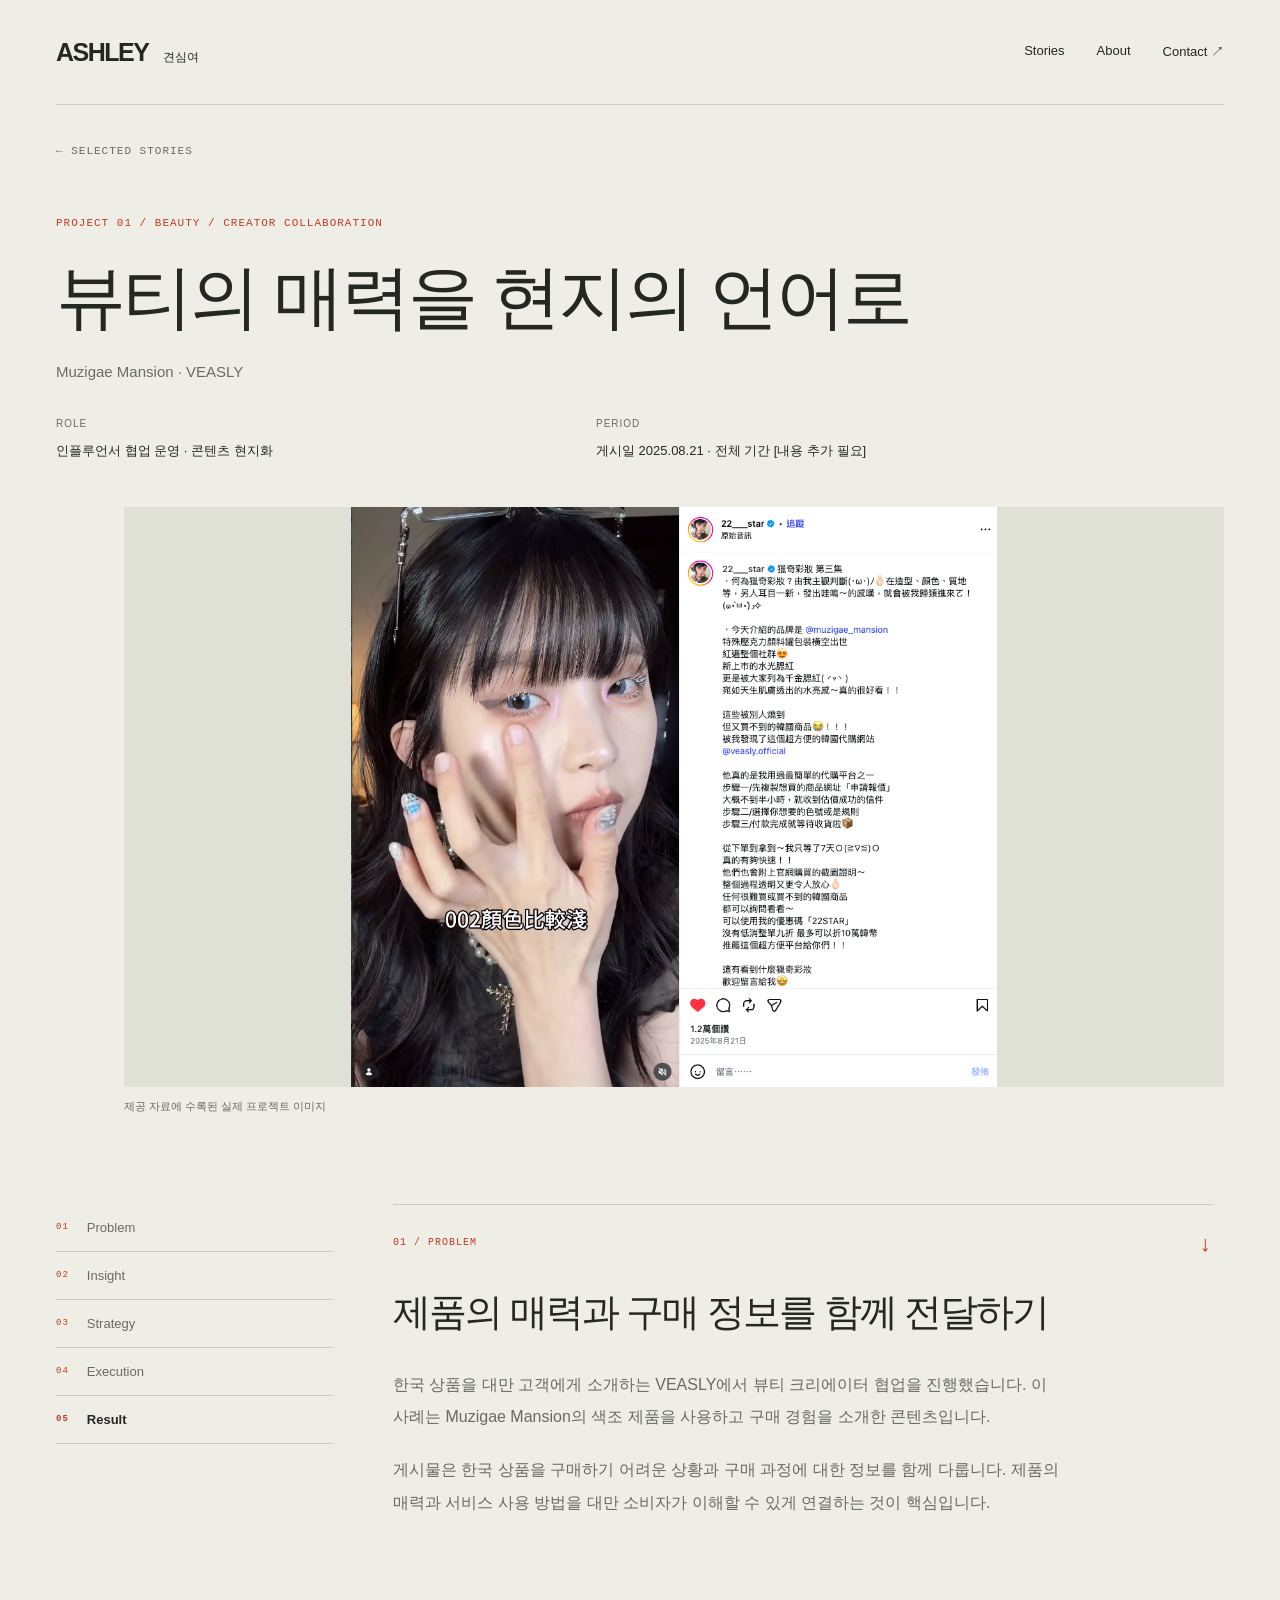
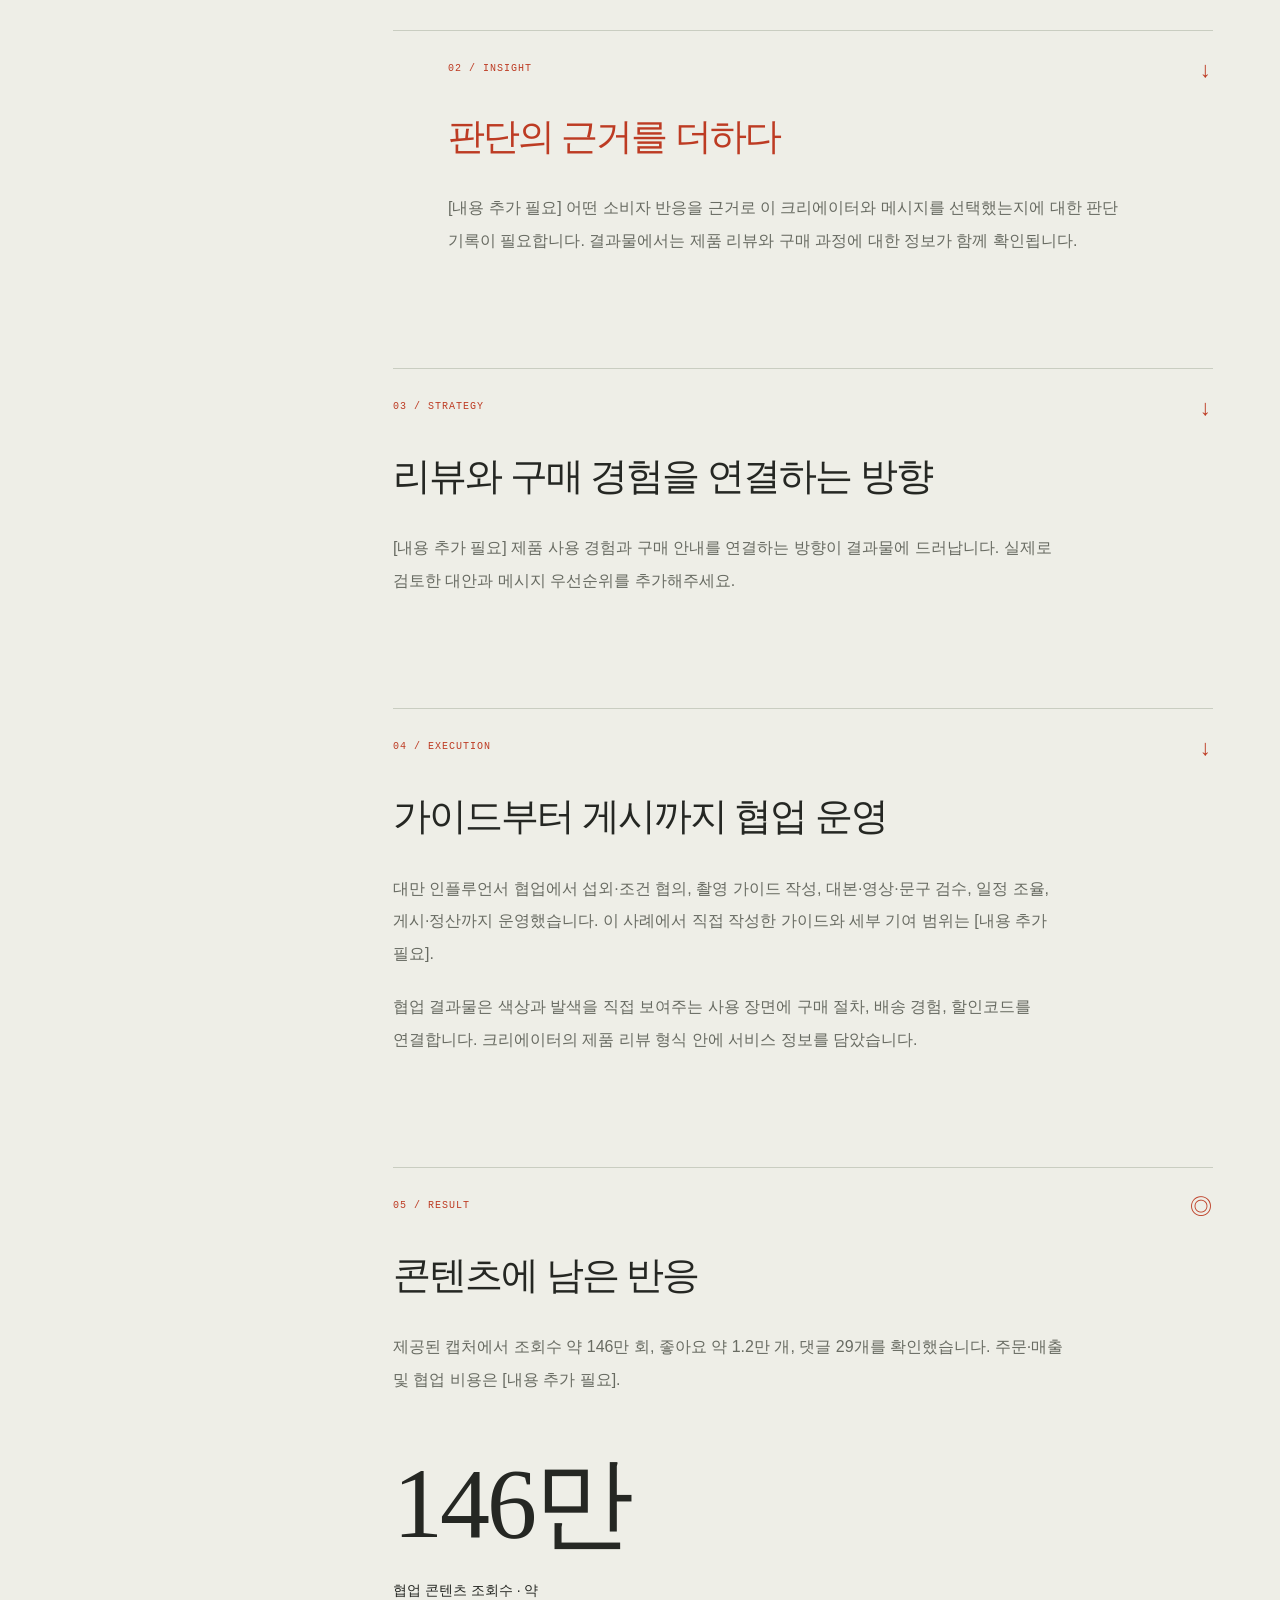
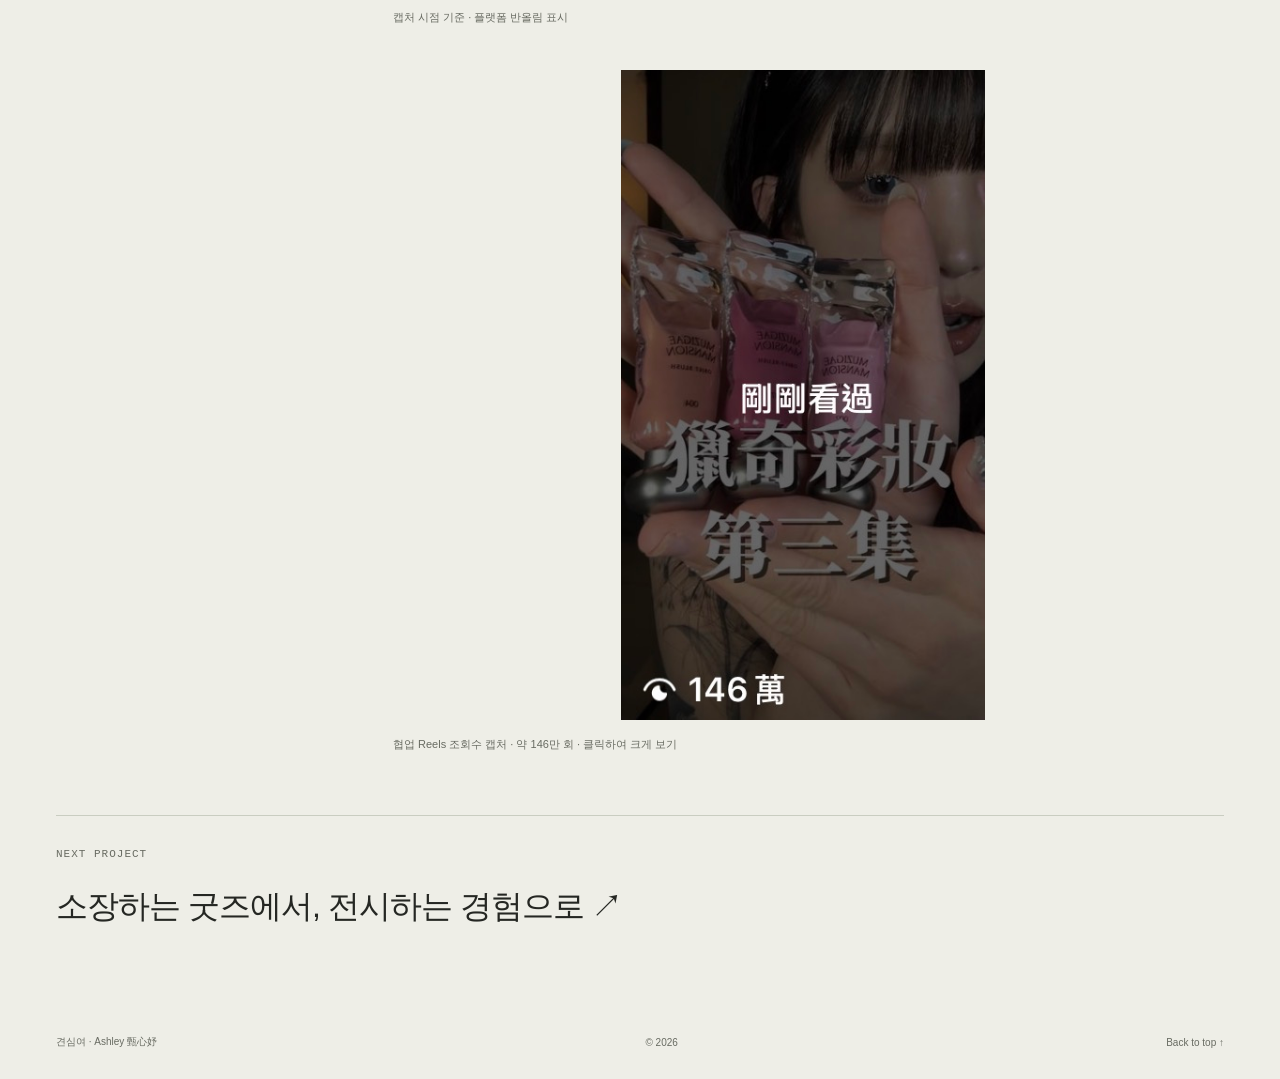
==== portfolio/beauty.html @ 8daf1ca6 "Create editorial layouts and five-stage project narratives" ====
<!doctype html><html lang="ko"><head><meta charset="utf-8"><meta name="viewport" content="width=device-width, initial-scale=1"><meta name="description" content="Muzigae Mansion · VEASLY / 인플루언서 협업 운영 · 콘텐츠 현지화"><meta name="theme-color" content="#eeeee7"><title>뷰티의 매력을 현지의 언어로 — 견심여</title><link rel="icon" href="./assets/favicon.svg" type="image/svg+xml"><link rel="stylesheet" href="./style.css"><script src="./script.js" defer></script></head><body id="top"><a class="skip" href="#main">본문으로 이동</a><header class="header"><a class="wordmark" href="index.html#home" aria-label="견심여 홈">ASHLEY<span>견심여</span></a><nav aria-label="주요 메뉴"><a href="index.html#work">Stories</a><a href="index.html#about">About</a><a href="index.html#contact">Contact <span aria-hidden="true">↗</span></a></nav></header><main id="main" class="case-main wrap narrative-case"><a class="back-link mono" href="index.html#work">← SELECTED STORIES</a><div class="case-title"><p class="mono">PROJECT 01 / BEAUTY / CREATOR COLLABORATION</p><h1>뷰티의 매력을 현지의 언어로</h1><p class="case-brand">Muzigae Mansion · VEASLY</p><dl class="case-meta"><div><dt>ROLE</dt><dd>인플루언서 협업 운영 · 콘텐츠 현지화</dd></div><div><dt>PERIOD</dt><dd>게시일 2025.08.21 · 전체 기간 [내용 추가 필요]</dd></div></dl></div><figure class="case-cover beauty"><img src="./assets/beauty.png" alt="Muzigae Mansion 색조 제품의 사용 장면과 대만 크리에이터 게시물" width="1000" height="1100"><figcaption>제공 자료에 수록된 실제 프로젝트 이미지</figcaption></figure><div class="story-flow"><nav class="story-progress" aria-label="프로젝트 이야기 순서"><a href="#problem" data-stage="problem"><span class="mono">01</span>Problem</a><a href="#insight" data-stage="insight"><span class="mono">02</span>Insight</a><a href="#strategy" data-stage="strategy"><span class="mono">03</span>Strategy</a><a href="#execution" data-stage="execution"><span class="mono">04</span>Execution</a><a href="#result" data-stage="result"><span class="mono">05</span>Result</a></nav><div class="story-chapters"><section class="story-chapter" id="problem"><div class="chapter-label mono"><span>01 / PROBLEM</span><span aria-hidden="true">↓</span></div><h2>제품의 매력과 구매 정보를 함께 전달하기</h2><p>한국 상품을 대만 고객에게 소개하는 VEASLY에서 뷰티 크리에이터 협업을 진행했습니다. 이 사례는 Muzigae Mansion의 색조 제품을 사용하고 구매 경험을 소개한 콘텐츠입니다.</p><p>게시물은 한국 상품을 구매하기 어려운 상황과 구매 과정에 대한 정보를 함께 다룹니다. 제품의 매력과 서비스 사용 방법을 대만 소비자가 이해할 수 있게 연결하는 것이 핵심입니다.</p></section><section class="story-chapter" id="insight"><div class="chapter-label mono"><span>02 / INSIGHT</span><span aria-hidden="true">↓</span></div><h2>판단의 근거를 더하다</h2><p>[내용 추가 필요] 어떤 소비자 반응을 근거로 이 크리에이터와 메시지를 선택했는지에 대한 판단 기록이 필요합니다. 결과물에서는 제품 리뷰와 구매 과정에 대한 정보가 함께 확인됩니다.</p></section><section class="story-chapter" id="strategy"><div class="chapter-label mono"><span>03 / STRATEGY</span><span aria-hidden="true">↓</span></div><h2>리뷰와 구매 경험을 연결하는 방향</h2><p>[내용 추가 필요] 제품 사용 경험과 구매 안내를 연결하는 방향이 결과물에 드러납니다. 실제로 검토한 대안과 메시지 우선순위를 추가해주세요.</p></section><section class="story-chapter" id="execution"><div class="chapter-label mono"><span>04 / EXECUTION</span><span aria-hidden="true">↓</span></div><h2>가이드부터 게시까지 협업 운영</h2><p>대만 인플루언서 협업에서 섭외·조건 협의, 촬영 가이드 작성, 대본·영상·문구 검수, 일정 조율, 게시·정산까지 운영했습니다. 이 사례에서 직접 작성한 가이드와 세부 기여 범위는 [내용 추가 필요].</p><p>협업 결과물은 색상과 발색을 직접 보여주는 사용 장면에 구매 절차, 배송 경험, 할인코드를 연결합니다. 크리에이터의 제품 리뷰 형식 안에 서비스 정보를 담았습니다.</p></section><section class="story-chapter" id="result"><div class="chapter-label mono"><span>05 / RESULT</span><span aria-hidden="true">◎</span></div><h2>콘텐츠에 남은 반응</h2><p>제공된 캡처에서 조회수 약 146만 회, 좋아요 약 1.2만 개, 댓글 29개를 확인했습니다. 주문·매출 및 협업 비용은 [내용 추가 필요].</p><div class="case-metric"><strong>146만</strong><span>협업 콘텐츠 조회수 · 약</span><small>캡처 시점 기준 · 플랫폼 반올림 표시</small></div><figure class="evidence"><a href="./assets/beauty-views.jpg" target="_blank" rel="noopener noreferrer" aria-label="근거 이미지 원본 크게 보기"><img src="./assets/beauty-views.jpg" alt="협업 Reels 조회수 캡처 · 약 146만 회" loading="lazy"></a><figcaption>협업 Reels 조회수 캡처 · 약 146만 회 · 클릭하여 크게 보기</figcaption></figure></section></div></div><div class="next-project"><span class="mono">NEXT PROJECT</span><a href="gd.html">소장하는 굿즈에서, 전시하는 경험으로 ↗</a></div></main><footer class="wrap footer"><span>견심여 · Ashley 甄心妤</span><span>© <span id="year">2026</span></span><a href="#top">Back to top ↑</a></footer></body></html>
---- portfolio/style.css ----
:root{--paper:#eeeee7;--ink:#252723;--muted:#686b62;--line:#c9cdc1;--accent:#bd3b23;--dark:#25342c}*{box-sizing:border-box}html{scroll-behavior:smooth;scroll-padding-top:30px}body{margin:0;background:var(--paper);color:var(--ink);font-family:Arial,'Apple SD Gothic Neo','Malgun Gothic',sans-serif;-webkit-font-smoothing:antialiased}a{color:inherit;text-decoration:none}img{display:block;max-width:100%;height:auto}p,dd{word-break:keep-all;overflow-wrap:anywhere}button,a{-webkit-tap-highlight-color:transparent}a:focus-visible{outline:2px solid var(--accent);outline-offset:6px}a:hover{color:var(--accent)}.wrap{max-width:1340px;width:calc(100% - 112px);margin:auto}.mono{font-family:'Courier New',monospace;font-size:11px;line-height:1.5;letter-spacing:1px}.header{width:calc(100% - 112px);max-width:1340px;margin:auto;height:105px;display:flex;justify-content:space-between;align-items:center;border-bottom:1px solid var(--line)}.wordmark{font-size:25px;font-weight:800;letter-spacing:-1.5px;display:flex;align-items:baseline;gap:15px}.wordmark span{font-size:12px;font-weight:500;letter-spacing:0}nav{display:flex;gap:32px;font-size:13px}.skip{position:absolute;top:-100px;left:10px;padding:15px;background:var(--ink);color:white;z-index:20}.skip:focus{top:10px}.hero{padding-top:32px}.hero-top{display:flex;justify-content:space-between}.hero h1{font-size:clamp(54px,7.2vw,108px);font-weight:600;line-height:1.13;letter-spacing:-6px;margin:57px 0 38px;word-break:keep-all}.hero em{font-style:normal;color:var(--accent)}.hero-end{display:flex;justify-content:space-between;align-items:end;margin-bottom:40px}.hero-end p{font-size:15px;line-height:1.85;margin:0;color:var(--muted)}.hero-end p span{font-size:11px;letter-spacing:1.5px;margin-left:12px;color:var(--accent)}.circle-link{width:64px;height:64px;border:1px solid var(--ink);border-radius:50%;display:grid;place-items:center;font-size:26px;transition:background .2s}.circle-link:hover{background:var(--ink);color:var(--paper)}figure{margin:0}.hero-feature{position:relative;background:#151715;height:530px;overflow:hidden}.hero-feature>a{display:block;height:100%}.hero-feature img{width:100%;height:100%;object-fit:contain;object-position:65% 45%}.hero-feature figcaption{position:absolute;left:36px;bottom:34px;display:flex;flex-direction:column;gap:13px;color:var(--paper);pointer-events:none}.hero-feature figcaption>span{font-family:'Courier New',monospace;font-size:10px;letter-spacing:2px}.hero-feature figcaption>a{font-size:23px;letter-spacing:-.5px;pointer-events:auto}.hero-feature figcaption>a:hover{color:#eaa990}.hero-caption{display:flex;justify-content:space-between;padding-top:15px;font-size:9px;color:var(--muted)}.about{margin-top:125px;padding-top:26px;border-top:1px solid var(--line);display:grid;grid-template-columns:1fr 3fr;gap:30px}.section-label{color:var(--muted)}h2{font-size:clamp(30px,3.2vw,46px);line-height:1.4;font-weight:500;letter-spacing:-2px;margin:0;word-break:keep-all}.about-copy{display:grid;grid-template-columns:1fr 1fr;gap:38px;margin:35px 0 55px}.about-copy p,.skills p{font-size:15px;line-height:1.9;color:var(--muted);margin:0}.skills{display:grid;grid-template-columns:repeat(3,1fr);gap:26px}.skills>div{border-top:1px solid var(--line);padding-top:20px}.skills .mono{font-size:9px;color:var(--accent)}.skills h3{font-size:18px;font-weight:500;letter-spacing:-.5px;margin:15px 0}.skills p{font-size:13px}.career{margin-top:65px}.career-head{display:flex;justify-content:space-between;align-items:center;margin-bottom:22px}.career-head h3{font-size:21px;font-weight:500;margin:0}.career-head>span{font-size:13px;color:var(--muted)}.career-row{display:grid;grid-template-columns:1fr 2fr;gap:25px;border-top:1px solid var(--line);padding:24px 0}.career-row .mono{color:var(--muted)}h4{font-size:16px;font-weight:500;margin:0}.career-row p{font-size:13px;color:var(--muted);line-height:1.7;margin:7px 0 0}.career-row .small{font-size:11px}.language{border-top:1px solid var(--line);display:flex;gap:25px;padding-top:20px;font-size:11px;color:var(--muted)}.work{margin-top:125px;padding-top:25px;border-top:1px solid var(--line)}.section-heading{display:flex;justify-content:space-between;align-items:end;margin:28px 0 50px}.section-heading p{font-size:13px;line-height:1.8;color:var(--muted);margin:0}.work-grid{display:grid;grid-template-columns:1fr 1fr;column-gap:40px;row-gap:70px}.work-image{height:440px;display:block;position:relative;overflow:hidden;background:#dfe1d7}.work-image img{height:100%;width:100%;object-fit:cover;transition:transform .5s}.work-image:hover img{transform:scale(1.025)}.beauty .work-image img{object-position:left;object-fit:cover;width:200%;max-width:none}.gd .work-image img{object-fit:contain;background:#171916}.camera .work-image img{object-position:50% 48%}.lifestyle .work-image img{object-position:left;width:200%;max-width:none}.social .work-image img{object-fit:contain;background:#dddcd4}.image-index{position:absolute;top:17px;left:17px;font-size:9px;letter-spacing:1px;background:var(--paper);color:var(--ink);padding:7px 10px}.image-arrow{position:absolute;right:17px;bottom:17px;font-size:24px;background:var(--paper);width:42px;height:42px;display:grid;place-items:center;color:var(--ink)}.work-heading{margin:23px 0 8px}.work-heading .mono{color:var(--accent);font-size:9px}.work-heading h3{font-size:25px;line-height:1.45;font-weight:500;letter-spacing:-1px;margin:10px 0}.brand{color:var(--muted);font-size:12px;margin:0 0 22px}.work-meta{margin:0;font-size:12px;line-height:1.7}.work-meta>div{display:grid;grid-template-columns:42px 1fr;margin:8px 0}.work-meta dt{color:var(--muted)}dd{margin:0}.work-result{margin-top:25px;border-top:1px solid var(--line);padding-top:20px;display:flex;align-items:center;gap:20px}.work-result strong{font-size:34px;font-weight:500;letter-spacing:-1.5px;white-space:nowrap}.work-result>span{font-size:12px;line-height:1.7}.work-result small{display:block;font-size:10px;color:var(--muted);line-height:1.6;margin-top:4px}.text-link{margin-top:22px;display:inline-flex;gap:45px;font-size:12px;border-bottom:1px solid var(--ink);padding-bottom:7px}.contact{margin-top:130px;background:var(--dark);color:var(--paper);padding:65px 0 45px}.contact .section-label{color:#bbc8b9}.contact h2{font-size:clamp(32px,4.5vw,64px);margin:35px 0}.email{display:flex;justify-content:space-between;align-items:center;font-size:clamp(22px,3.1vw,45px);letter-spacing:-1px;border-bottom:1px solid #637565;padding:0 0 30px}.email:hover{color:#c4d3a6}.contact-links{display:flex;justify-content:space-between;gap:30px;margin-top:26px;color:#c1cbbb;font-size:11px;line-height:1.8}.contact-links>div{display:flex;gap:25px}.footer{display:flex;justify-content:space-between;align-items:center;padding:30px 0;font-size:10px;color:var(--muted)}.case-main{padding-top:35px}.back-link{color:var(--muted)}.case-title{margin:55px 0 45px;max-width:1050px}.case-title>.mono{color:var(--accent)}.case-title h1{font-size:clamp(38px,5.5vw,74px);font-weight:500;line-height:1.3;letter-spacing:-3px;word-break:keep-all;margin:20px 0}.case-brand{color:var(--muted);font-size:15px}.case-meta{display:grid;grid-template-columns:1fr 1fr;gap:30px;margin-top:35px;font-size:13px;line-height:1.8}.case-meta dt{font-size:10px;color:var(--muted);letter-spacing:1px;margin-bottom:6px}.case-cover{background:#dfe1d7}.case-cover img{height:580px;width:100%;object-fit:contain}.case-cover.gd{background:#171916}.case-cover figcaption{background:var(--paper);padding-top:12px;font-size:11px;color:var(--muted)}.case-layout{display:grid;grid-template-columns:1fr 3fr;gap:55px;margin-top:85px}.case-nav{align-self:start;position:sticky;top:30px;display:flex;flex-direction:column;gap:18px;font-size:12px;color:var(--muted)}.case-copy{max-width:790px}.case-section{padding-top:23px;border-top:1px solid var(--line);margin-bottom:65px;scroll-margin-top:30px}.case-section>.mono{font-size:10px;color:var(--accent)}.case-section h2{font-size:29px;letter-spacing:-1px;margin:14px 0 18px}.case-section p{font-size:16px;line-height:2;color:var(--muted);margin:0}.case-metric{display:grid;grid-template-columns:1fr;gap:10px;margin:30px 0}.case-metric strong{font-size:65px;letter-spacing:-3px;font-weight:500}.case-metric span{font-size:14px}.case-metric small{font-size:11px;color:var(--muted)}.evidence{background:#e4e5dd;padding:20px}.evidence img{max-height:560px;object-fit:contain;width:100%}.evidence figcaption{font-size:11px;line-height:1.8;color:var(--muted);margin-top:15px}.next-project{border-top:1px solid var(--line);padding:30px 0 75px;display:flex;flex-direction:column;gap:20px}.next-project .mono{color:var(--muted)}.next-project a{font-size:32px;line-height:1.5;letter-spacing:-1px;word-break:keep-all}@media(min-width:1500px){.hero h1{font-size:108px}}@media(max-width:1000px){.wrap,.header{width:calc(100% - 64px)}.hero h1{letter-spacing:-4px}.hero-feature{height:450px}.hero-feature figcaption>a{font-size:18px}.about{grid-template-columns:1fr;gap:30px}.work-image{height:370px}.work-heading h3{font-size:22px}.case-layout{grid-template-columns:1fr 3fr;gap:30px}.case-cover img{height:500px}}@media(max-width:640px){.wrap,.header{width:calc(100% - 40px)}.header{height:80px}.wordmark{font-size:21px;gap:8px}.wordmark span{font-size:10px}nav{gap:17px;font-size:11px}.hero{padding-top:23px}.hero-top{font-size:9px;letter-spacing:.6px}.hero h1{font-size:clamp(38px,9vw,58px);letter-spacing:-2.8px;line-height:1.25;margin:40px 0 30px}.hero-end p{font-size:12px;line-height:1.9;max-width:260px}.circle-link{width:42px;height:42px;flex-shrink:0;font-size:20px}.hero-feature{height:370px}.hero-feature img{object-position:center;height:300px}.hero-feature figcaption{left:20px;right:15px;bottom:20px;gap:8px}.hero-feature figcaption>a{font-size:15px;line-height:1.6}.hero-caption{font-size:8px;letter-spacing:0;gap:20px;line-height:1.6}.hero-caption>span:last-child{text-align:right}.about,.work{margin-top:75px}.about-copy{grid-template-columns:1fr;gap:18px;margin:26px 0 35px}.about-copy p{font-size:14px}.skills{grid-template-columns:1fr;gap:25px}.skills h3{font-size:19px;margin:12px 0}.skills p{font-size:14px}.career{margin-top:40px}.career-row{grid-template-columns:1fr;gap:12px;padding:22px 0}.language{gap:14px;font-size:10px}.section-heading{align-items:start;flex-direction:column;gap:20px;margin-bottom:35px}.section-heading h2{font-size:30px}.work-grid{grid-template-columns:1fr;gap:48px}.work-image{height:380px}.work-heading h3{font-size:24px}.work-result{gap:18px}.contact{margin-top:75px;padding:45px 0 30px}.contact h2{font-size:30px;letter-spacing:-1.5px;margin:28px 0}.email{font-size:clamp(17px,5vw,25px);letter-spacing:-.5px;padding-bottom:25px}.contact-links{flex-direction:column;gap:15px}.contact-links>div{flex-direction:column;gap:5px}.footer{font-size:9px;gap:10px;line-height:1.5}.case-main{padding-top:25px}.case-title{margin:35px 0}.case-title h1{font-size:38px;letter-spacing:-2px}.case-meta{grid-template-columns:1fr;gap:18px}.case-cover img{height:390px}.case-layout{grid-template-columns:1fr;gap:35px;margin-top:45px}.case-nav{position:static;flex-direction:row;flex-wrap:wrap;gap:15px;padding-bottom:20px;border-bottom:1px solid var(--line);font-size:11px}.case-section{margin-bottom:45px}.case-section p{font-size:15px;line-height:1.95}.evidence{padding:12px}.next-project a{font-size:25px}}@media(prefers-reduced-motion:reduce){html{scroll-behavior:auto}*{transition:none!important}}
.hero-feature figcaption{background:#151715;padding:12px 16px;left:20px;bottom:20px;max-width:calc(100% - 40px)}
/* Project Archive */
.archive-intro{padding-top:30px;padding-bottom:55px}.archive-intro-body{display:flex;justify-content:space-between;align-items:flex-end;gap:40px;margin-top:42px}.archive-intro h1{font-size:clamp(40px,5.4vw,78px);letter-spacing:-4px;font-weight:500;line-height:1.2;margin:0;word-break:keep-all}.archive-intro em{font-style:normal;color:var(--accent)}.archive-intro-body>p{font-size:13px;line-height:1.9;color:var(--muted);margin:0 0 4px}.archive{border-top:1px solid var(--line);padding-top:23px}.archive-heading{display:flex;justify-content:space-between;align-items:center;margin-bottom:30px;gap:20px}.archive-heading h2{font-size:24px;letter-spacing:-.7px}.archive-count{font-size:12px;vertical-align:top;display:inline-block;margin:4px 0 0 10px;letter-spacing:0;color:var(--accent)}.archive-heading>.mono{color:var(--muted);font-size:10px}.archive-grid{display:grid;grid-template-columns:repeat(2,minmax(0,1fr));gap:48px 24px}.archive-link{display:block;color:var(--ink)}.archive-visual{position:relative;height:clamp(380px,44vw,620px);overflow:hidden;background:#dedfd6}.archive-visual img{width:100%;height:100%;object-fit:cover;transition:transform .65s cubic-bezier(.2,.7,.3,1)}.beauty .archive-visual img,.lifestyle .archive-visual img{width:200%;max-width:none;object-position:left}.gd .archive-visual{background:#171916}.gd .archive-visual img{object-fit:contain}.camera .archive-visual img{object-position:center}.social .archive-visual{background:#dadbd3}.social .archive-visual img{object-fit:contain}.archive-number{position:absolute;top:20px;left:20px;padding:7px 9px;background:var(--paper);font-size:10px;color:var(--ink)}.archive-open{position:absolute;right:20px;top:18px;background:var(--paper);color:var(--ink);height:35px;width:35px;display:grid;place-items:center;font-size:23px;transition:transform .3s}.archive-meta{padding-top:17px}.archive-title{display:flex;justify-content:space-between;align-items:baseline;gap:18px}.archive-title h3{font-size:21px;font-weight:500;letter-spacing:-.7px;line-height:1.5;margin:0;word-break:keep-all}.archive-year{font-family:'Courier New',monospace;font-size:11px;color:var(--muted);flex-shrink:0}.archive-meta>p{font-size:12px;color:var(--muted);margin:6px 0 0;line-height:1.7}.archive-reveal{position:absolute;bottom:0;left:0;right:0;background:var(--dark);color:var(--paper);padding:26px 28px;opacity:0;visibility:hidden;transform:translateY(12px);transition:opacity .25s,transform .25s}.archive-reveal p{font-size:14px;line-height:1.8;margin:0 0 16px;max-width:440px}.archive-reveal strong{display:block;font-size:22px;font-weight:500;letter-spacing:-.5px}.archive-reveal small{display:block;font-size:10px;color:#bdc9b9;line-height:1.7;margin-top:5px}.archive-reveal>.mono{display:block;font-size:9px;letter-spacing:1px;margin-top:22px}.archive-link:focus .archive-reveal{opacity:1;visibility:visible;transform:none}.archive-link:focus .archive-open{transform:rotate(45deg)}.archive-link:focus-visible{outline-offset:7px}.archive-item:last-child{grid-column:1 / -1;max-width:none}.archive-item:last-child .archive-visual{height:480px}.archive-item:last-child .archive-visual img{object-position:center}.archive-item:last-child .archive-reveal{width:50%;right:auto}.archive+.about{margin-top:110px}@media(hover:hover) and (pointer:fine){.archive-link:hover .archive-reveal{opacity:1;visibility:visible;transform:none}.archive-link:hover .archive-visual img{transform:scale(1.025)}.archive-link:hover .archive-open{transform:rotate(45deg)}}@media(max-width:1000px){.archive-intro-body{gap:30px}.archive-intro h1{font-size:55px;letter-spacing:-3px}.archive-intro-body>p{max-width:240px;font-size:12px}.archive-title{align-items:start;flex-direction:column;gap:5px}.archive-reveal{padding:22px}.archive-grid{gap:35px 20px}}@media(max-width:640px){.archive-intro{padding-top:22px;padding-bottom:35px}.archive-intro-body{margin-top:30px;flex-direction:column;align-items:start;gap:20px}.archive-intro h1{font-size:clamp(36px,9vw,55px);letter-spacing:-2px}.archive-intro-body>p{max-width:none;font-size:12px}.archive-heading{margin-bottom:22px;align-items:baseline}.archive-heading h2{font-size:21px}.archive-heading>.mono{font-size:8px;letter-spacing:0;max-width:90px;text-align:right}.archive-grid{grid-template-columns:1fr;gap:32px}.archive-visual{height:440px}.archive-title{flex-direction:row;align-items:baseline;gap:14px}.archive-title h3{font-size:19px}.archive-year{font-size:9px}.archive-meta>p{font-size:11px}.archive-item:last-child{grid-column:auto}.archive-item:last-child .archive-visual{height:440px}.archive-item:last-child .archive-reveal{width:auto;right:0}.archive+.about{margin-top:75px}}@media(max-width:640px),(hover:none),(pointer:coarse){.archive-reveal{position:static;opacity:1;visibility:visible;transform:none;padding:16px 18px;background:#e2e4da;color:var(--ink)}.archive-visual{height:auto!important}.archive-visual img{height:430px}.archive-reveal p{font-size:12px;margin-bottom:10px}.archive-reveal strong{font-size:18px}.archive-reveal small{color:var(--muted)}.archive-reveal>.mono{margin-top:12px}.archive-item:last-child .archive-reveal{width:auto}.archive-item:last-child .archive-visual img{height:430px}}@media(prefers-reduced-motion:reduce){.archive-reveal,.archive-visual img,.archive-open{transition:none}}
/* Editorial edition: typographic cover, varying article spreads. */
.editorial-intro{padding:28px 0 58px}.issue-line{display:flex;justify-content:space-between;gap:20px;border-bottom:1px solid var(--ink);padding-bottom:15px;font-size:10px}.editorial-intro h1{font-family:Georgia,'Times New Roman',serif;font-size:clamp(70px,9.5vw,144px);font-weight:400;line-height:.96;letter-spacing:-6px;margin:55px 0 42px}.editorial-intro h1 em{font-weight:400;color:var(--accent)}.editors-note{display:grid;grid-template-columns:1fr 3fr auto;gap:30px;align-items:start}.editors-note>span{color:var(--muted);font-size:9px;padding-top:5px}.editors-note p{font-size:15px;line-height:1.9;margin:0;color:var(--muted)}.editors-note>a{padding-top:5px;font-size:10px}.contents-line{border-top:1px solid var(--ink);padding:20px 0;display:flex;justify-content:space-between;align-items:center}.contents-line h2{font-family:Georgia,serif;font-size:28px;font-weight:400;letter-spacing:-.5px}.contents-line .mono{font-size:9px;color:var(--muted)}.editorial-story{display:grid;grid-template-columns:1fr 1fr;gap:65px;align-items:center;padding:55px 0 100px;border-bottom:1px solid var(--line)}.story-copy{max-width:490px}.story-kicker{font-size:9px;display:flex;justify-content:space-between;color:var(--accent);gap:20px}.story-copy h3{font-size:clamp(32px,3.5vw,53px);line-height:1.4;letter-spacing:-2px;font-weight:500;margin:24px 0}.story-description{font-size:15px;line-height:1.95;color:var(--muted);margin:0 0 28px}.story-role{font-size:11px;line-height:1.9;color:var(--muted);border-top:1px solid var(--line);padding-top:17px;margin-bottom:27px}.story-read{display:flex;justify-content:space-between;border-bottom:1px solid var(--ink);padding-bottom:10px;font-size:12px;max-width:225px}.story-read span{font-size:20px}.story-figure>a{display:block;overflow:hidden;background:#e0e1d8}.story-figure img{height:580px;width:100%;object-fit:cover;transition:transform .6s}.story-figure a:hover img{transform:scale(1.02)}.story-figure figcaption{display:flex;justify-content:space-between;gap:20px;font-size:10px;line-height:1.8;color:var(--muted);padding-top:13px}.story-figure figcaption .mono{font-size:9px;white-space:nowrap}.story-beauty{grid-template-columns:1.2fr 1fr}.story-beauty .story-figure{grid-column:1;grid-row:1}.story-beauty .story-copy{grid-column:2;grid-row:1;padding-left:20px}.story-beauty img,.story-lifestyle img{width:200%;max-width:none;object-position:left}.story-gd{display:flex;flex-direction:column;gap:35px;padding-top:90px}.story-gd .story-figure{width:100%;order:-1}.story-gd .story-figure>a{background:#171916}.story-gd img{height:660px;object-fit:contain}.story-gd .story-copy{max-width:none;width:100%;display:grid;grid-template-columns:1.5fr 1fr;gap:0 80px}.story-gd .story-kicker{grid-column:1/-1}.story-gd h3{grid-column:1;grid-row:2/5;font-size:clamp(36px,4.3vw,64px);margin-bottom:0}.story-gd .story-description{margin-top:30px}.story-gd .story-role{margin-bottom:15px}.story-camera{grid-template-columns:1fr 1.35fr;padding-top:105px;gap:100px}.story-camera img{height:680px}.story-lifestyle{grid-template-columns:1fr 1fr;padding:110px 0;gap:120px}.story-lifestyle .story-figure{order:-1;max-width:400px;width:100%;margin:0 auto}.story-lifestyle img{height:480px}.story-lifestyle h3{font-size:40px}.story-social{grid-template-columns:1.5fr 1fr;padding:90px 0;gap:110px}.story-social .story-copy{max-width:650px}.story-social h3{font-size:60px}.story-social .story-figure{max-width:310px;justify-self:end}.story-social img{height:470px;object-fit:contain}.editorial-work+.about{margin-top:110px}.story-flow{display:grid;grid-template-columns:1fr 3fr;gap:60px;margin-top:90px}.story-progress{display:flex;flex-direction:column;gap:0;position:sticky;top:35px;align-self:start}.story-progress a{display:flex;gap:18px;align-items:center;font-size:13px;padding:16px 0;border-bottom:1px solid var(--line);color:var(--muted)}.story-progress .mono{color:var(--accent);font-size:9px}.story-progress a[aria-current="step"]{color:var(--ink);font-weight:700}.story-chapters{max-width:820px}.story-chapter{padding:30px 0 90px;border-top:1px solid var(--line);scroll-margin-top:35px}.chapter-label{display:flex;justify-content:space-between;font-size:10px;color:var(--accent)}.chapter-label>span:last-child{font-size:22px;line-height:1}.story-chapter h2{font-size:clamp(30px,3vw,42px);line-height:1.5;margin:26px 0 28px;max-width:720px}.story-chapter>p{font-size:16px;line-height:2.05;color:var(--muted);max-width:680px;margin:0 0 20px}.story-chapter:nth-child(2){padding-left:55px}.story-chapter:nth-child(2) h2{font-size:37px;color:var(--accent)}.chapter-image{margin-top:40px;background:#171916}.chapter-image img{width:100%;height:520px;object-fit:contain}.chapter-image figcaption{font-size:11px;color:var(--muted);padding-top:14px;background:var(--paper);line-height:1.8}.narrative-case .case-title h1{max-width:1000px}.narrative-case .case-cover{max-width:1100px;margin-left:auto}.story-chapter .case-metric{margin:40px 0}.story-chapter .case-metric strong{font-family:Georgia,serif;font-size:100px}.story-chapter .evidence{background:none;padding:0;margin-top:45px}.story-chapter .evidence img{max-height:650px}.story-chapter:last-child{padding-bottom:60px}@media(max-width:1000px){.editorial-intro h1{font-size:95px;letter-spacing:-4px}.editorial-story{gap:40px}.story-camera,.story-lifestyle,.story-social{gap:55px}.story-figure img{height:470px}.story-gd img{height:570px}.story-gd .story-copy{gap:0 35px}.story-camera img{height:540px}.story-social h3{font-size:44px}.story-flow{gap:35px;grid-template-columns:1fr 3fr}.story-chapter:nth-child(2){padding-left:25px}}@media(max-width:640px){.editorial-intro{padding:20px 0 35px}.issue-line{font-size:8px;letter-spacing:0}.issue-line>span:last-child{max-width:140px;text-align:right}.editorial-intro h1{font-size:clamp(49px,11.8vw,76px);letter-spacing:-2px;line-height:1.03;margin:36px 0 30px}.editors-note{grid-template-columns:1fr;gap:12px}.editors-note p{font-size:12px;line-height:1.9}.editors-note>a{justify-self:end}.contents-line h2{font-size:23px}.contents-line .mono{font-size:8px;letter-spacing:0;max-width:105px;text-align:right}.editorial-story{display:flex;flex-direction:column;align-items:stretch;gap:28px;padding:25px 0 55px}.story-copy{max-width:none}.story-beauty .story-copy{padding:0}.story-figure{order:-1!important}.story-copy h3,.story-lifestyle h3,.story-social h3{font-size:32px;letter-spacing:-1.5px;margin:18px 0}.story-description{font-size:14px;line-height:1.9;margin-bottom:22px}.story-figure img{height:440px}.story-gd{padding-top:55px}.story-gd img{height:420px}.story-gd .story-copy{display:block}.story-gd h3{font-size:34px}.story-gd .story-description{margin-top:20px}.story-camera{padding-top:55px}.story-camera img{height:470px}.story-lifestyle{padding:55px 0;gap:28px}.story-lifestyle .story-figure{max-width:270px;align-self:flex-start;margin:0}.story-lifestyle img{height:350px}.story-social{padding:55px 0;gap:28px}.story-social .story-figure{max-width:250px;align-self:flex-end}.story-social img{height:380px}.editorial-work+.about{margin-top:65px}.story-flow{display:block;margin-top:40px}.story-progress{position:static;flex-direction:row;flex-wrap:wrap;gap:12px;margin-bottom:35px}.story-progress a{font-size:10px;padding:8px 0;gap:7px}.story-chapter{padding:25px 0 50px}.story-chapter h2,.story-chapter:nth-child(2) h2{font-size:29px;line-height:1.5;letter-spacing:-1px;margin:20px 0}.story-chapter:nth-child(2){padding-left:0}.story-chapter>p{font-size:15px;line-height:1.95}.chapter-image img{height:370px}.story-chapter .case-metric strong{font-size:76px}.narrative-case .case-cover img{height:390px}}@media(prefers-reduced-motion:reduce){.story-figure img{transition:none}}
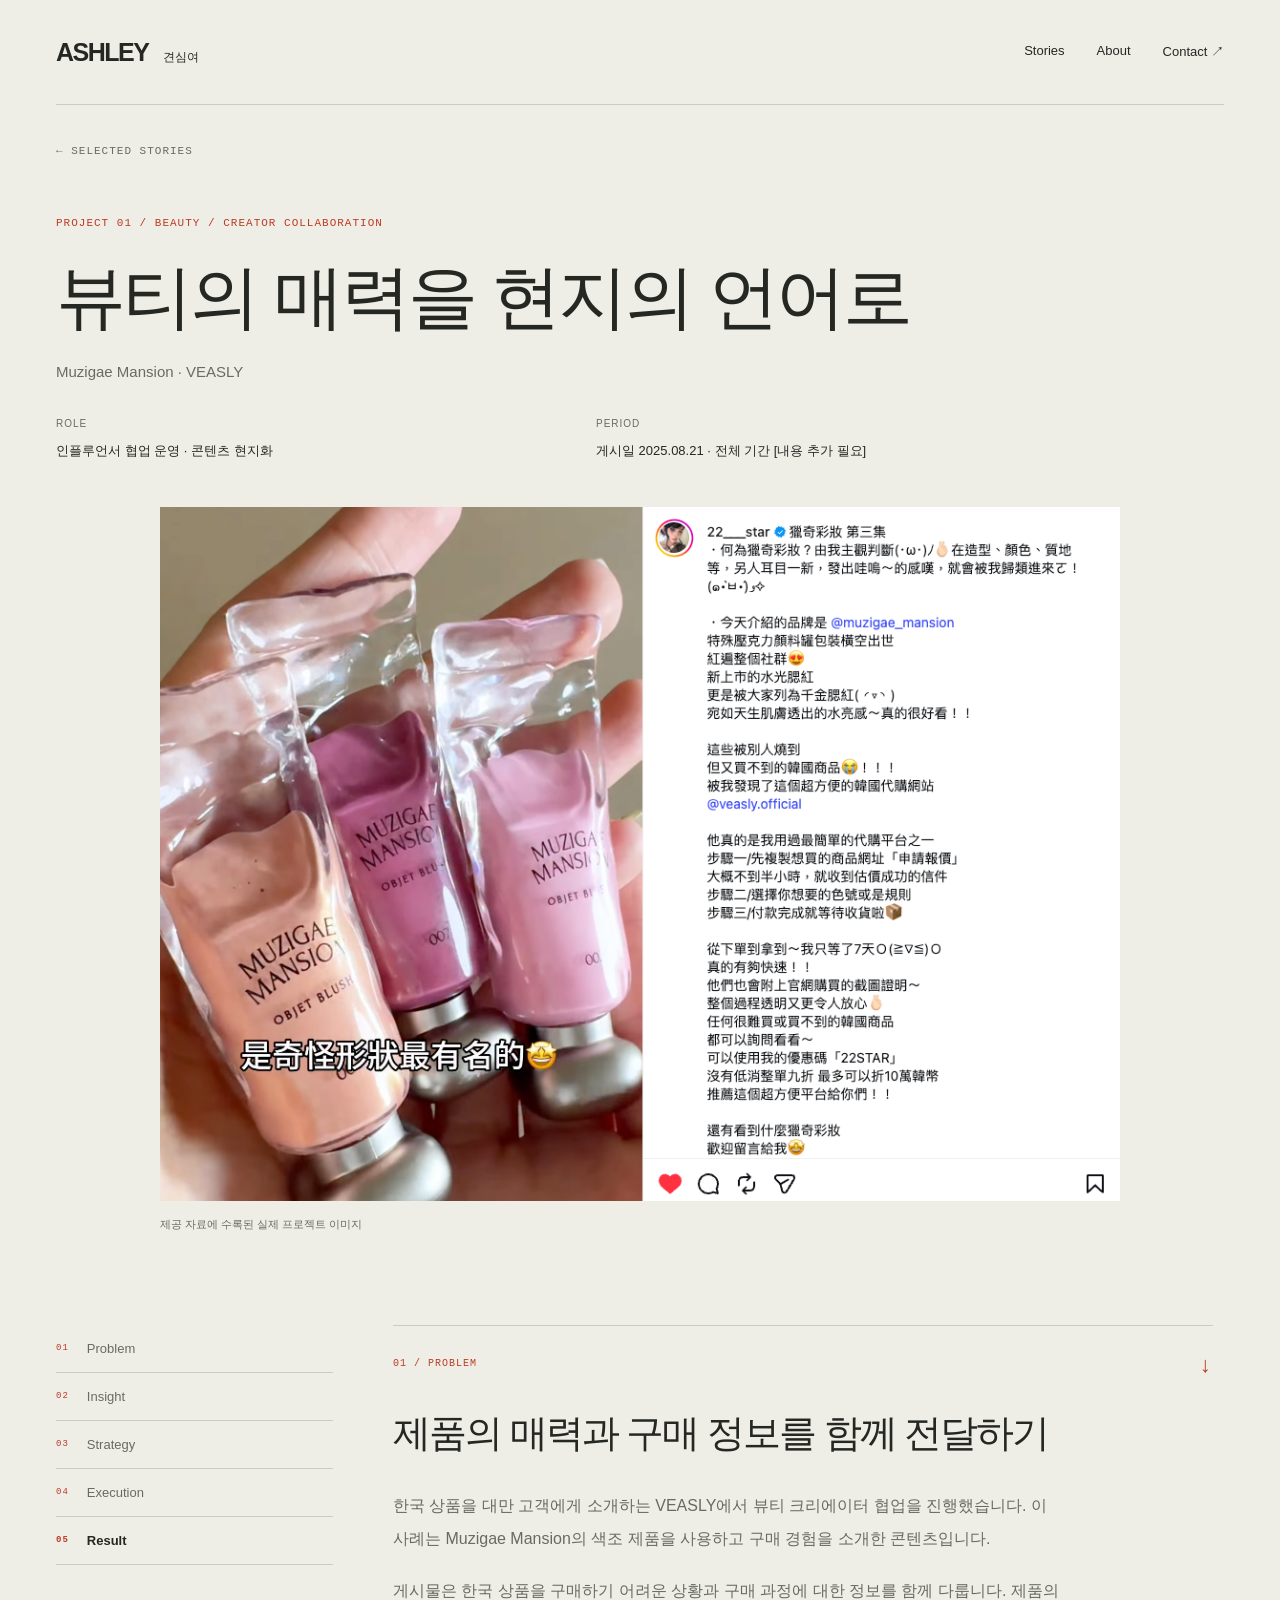
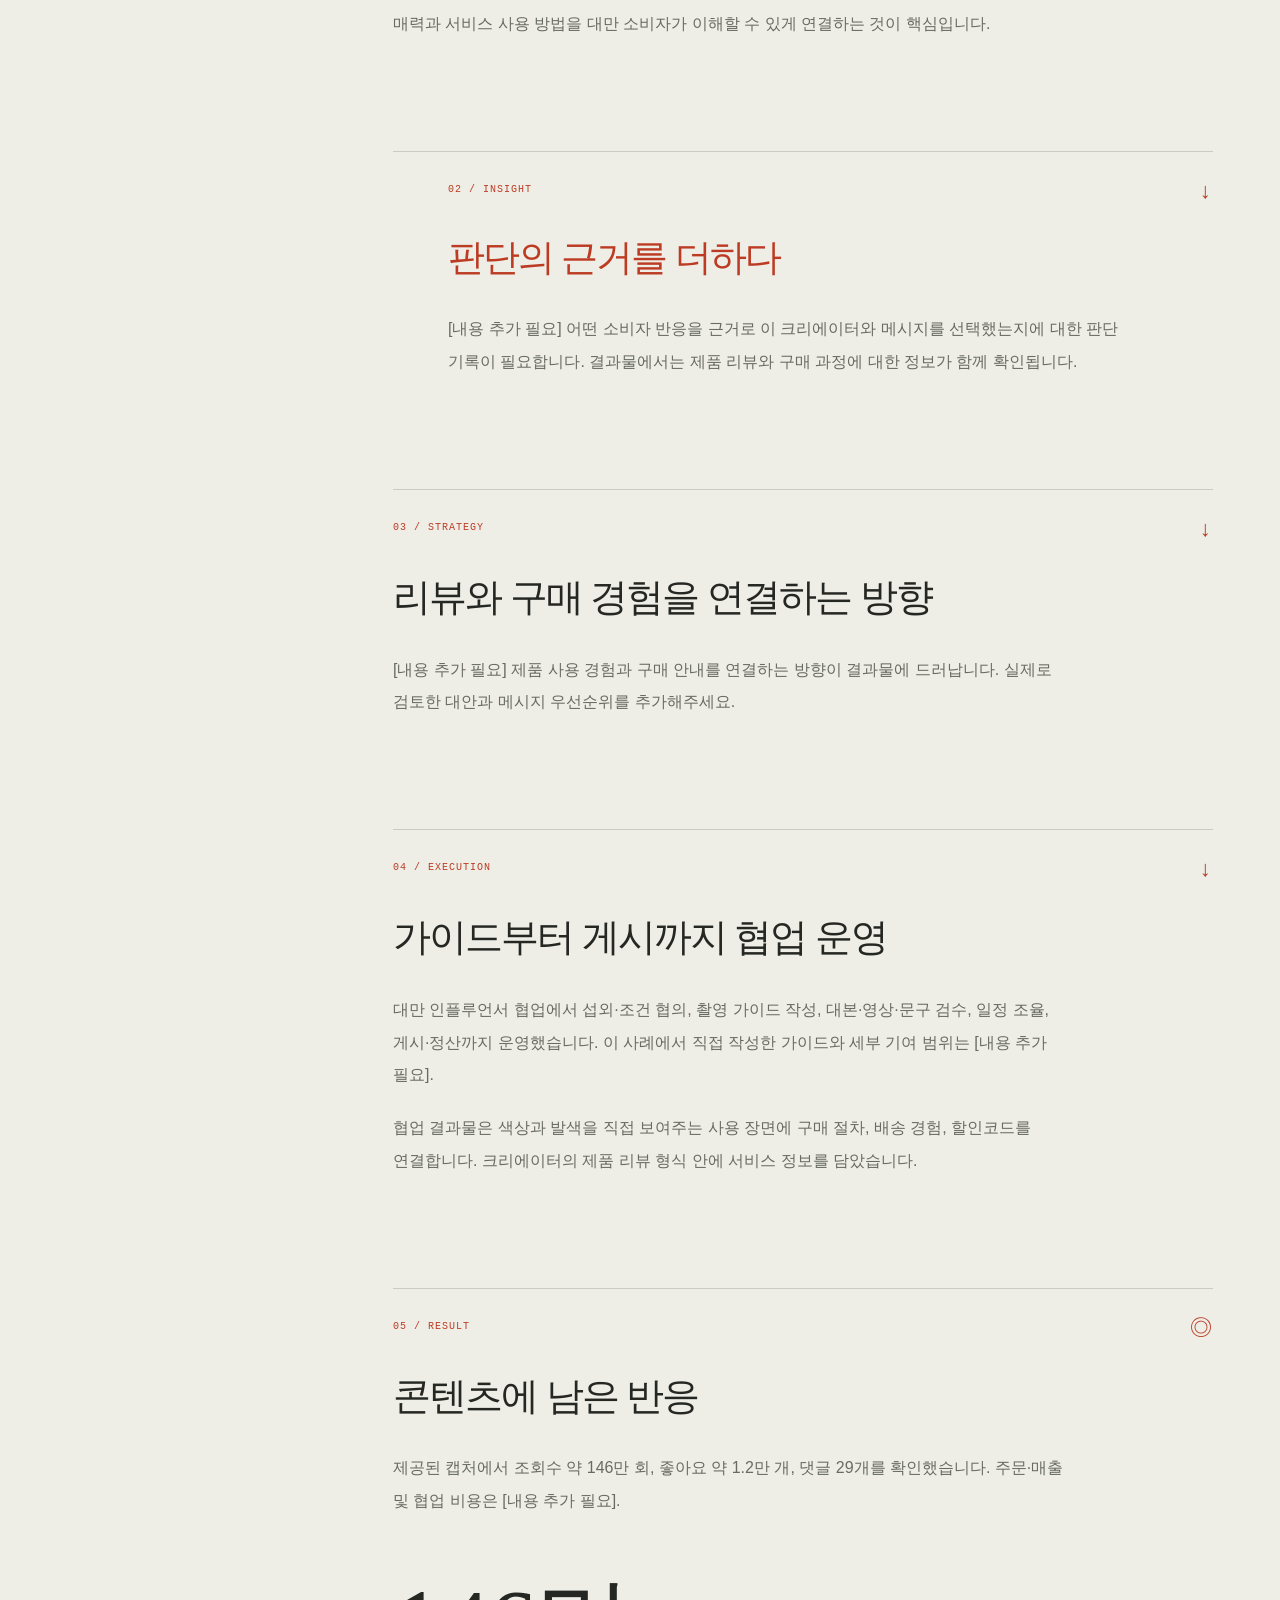
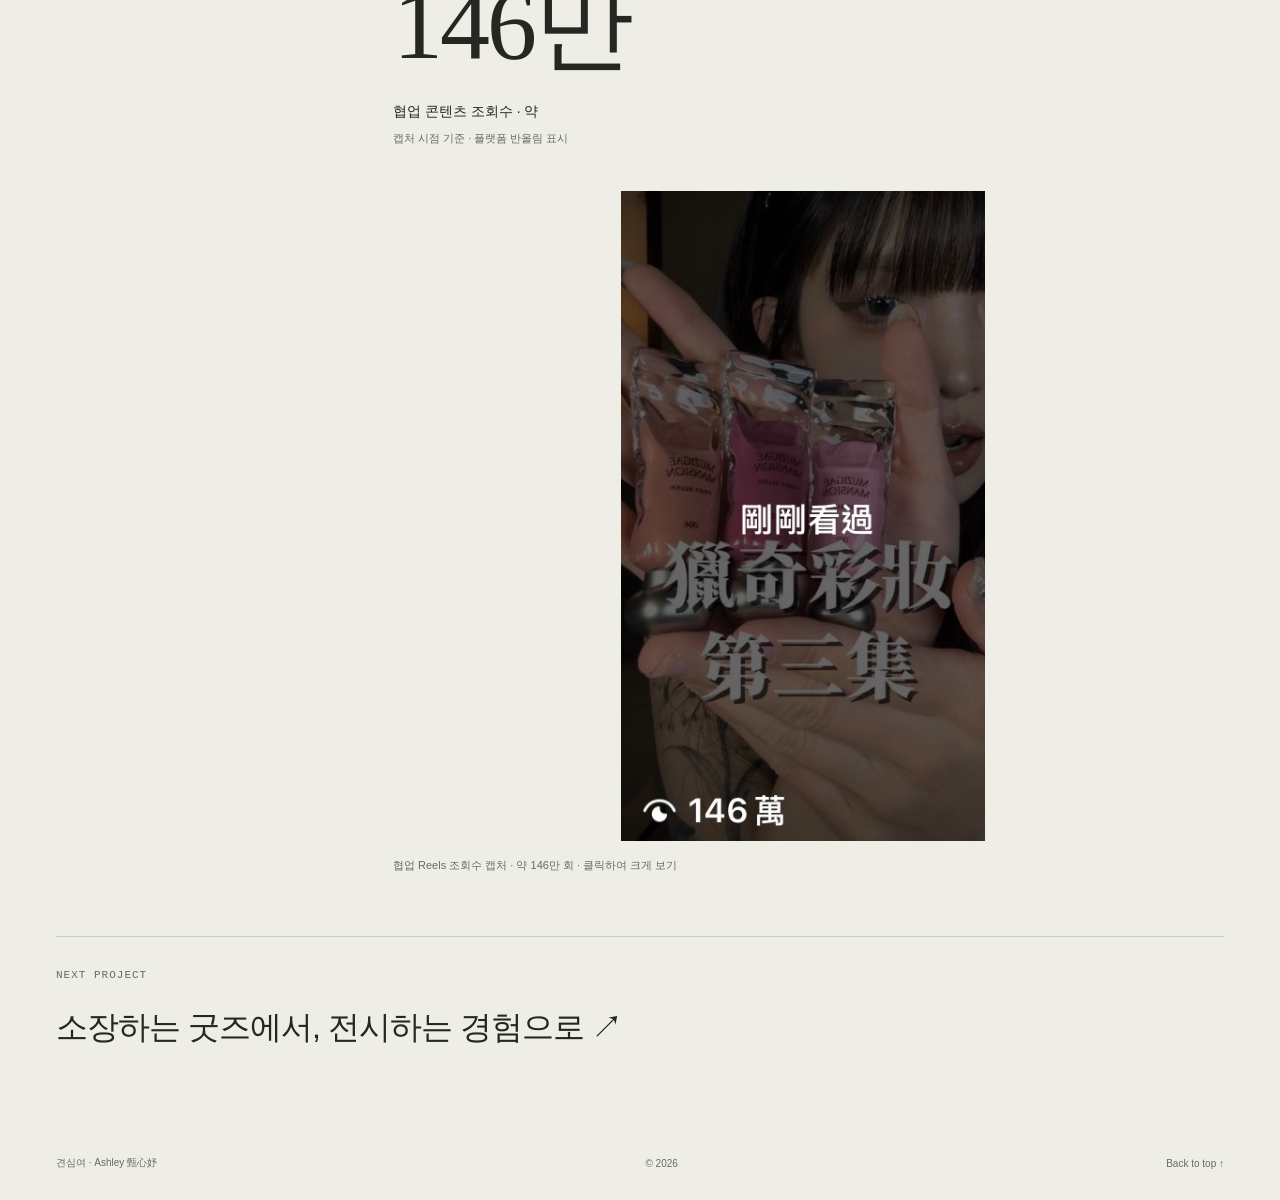
==== commit a5d8d161: "Update beauty cover with supplied image and natural proportions" ====
--- a/portfolio/beauty.html
+++ b/portfolio/beauty.html
@@ -1 +1 @@
-<!doctype html><html lang="ko"><head><meta charset="utf-8"><meta name="viewport" content="width=device-width, initial-scale=1"><meta name="description" content="Muzigae Mansion · VEASLY / 인플루언서 협업 운영 · 콘텐츠 현지화"><meta name="theme-color" content="#eeeee7"><title>뷰티의 매력을 현지의 언어로 — 견심여</title><link rel="icon" href="./assets/favicon.svg" type="image/svg+xml"><link rel="stylesheet" href="./style.css"><script src="./script.js" defer></script></head><body id="top"><a class="skip" href="#main">본문으로 이동</a><header class="header"><a class="wordmark" href="index.html#home" aria-label="견심여 홈">ASHLEY<span>견심여</span></a><nav aria-label="주요 메뉴"><a href="index.html#work">Stories</a><a href="index.html#about">About</a><a href="index.html#contact">Contact <span aria-hidden="true">↗</span></a></nav></header><main id="main" class="case-main wrap narrative-case"><a class="back-link mono" href="index.html#work">← SELECTED STORIES</a><div class="case-title"><p class="mono">PROJECT 01 / BEAUTY / CREATOR COLLABORATION</p><h1>뷰티의 매력을 현지의 언어로</h1><p class="case-brand">Muzigae Mansion · VEASLY</p><dl class="case-meta"><div><dt>ROLE</dt><dd>인플루언서 협업 운영 · 콘텐츠 현지화</dd></div><div><dt>PERIOD</dt><dd>게시일 2025.08.21 · 전체 기간 [내용 추가 필요]</dd></div></dl></div><figure class="case-cover beauty"><img src="./assets/beauty.png" alt="Muzigae Mansion 색조 제품의 사용 장면과 대만 크리에이터 게시물" width="1000" height="1100"><figcaption>제공 자료에 수록된 실제 프로젝트 이미지</figcaption></figure><div class="story-flow"><nav class="story-progress" aria-label="프로젝트 이야기 순서"><a href="#problem" data-stage="problem"><span class="mono">01</span>Problem</a><a href="#insight" data-stage="insight"><span class="mono">02</span>Insight</a><a href="#strategy" data-stage="strategy"><span class="mono">03</span>Strategy</a><a href="#execution" data-stage="execution"><span class="mono">04</span>Execution</a><a href="#result" data-stage="result"><span class="mono">05</span>Result</a></nav><div class="story-chapters"><section class="story-chapter" id="problem"><div class="chapter-label mono"><span>01 / PROBLEM</span><span aria-hidden="true">↓</span></div><h2>제품의 매력과 구매 정보를 함께 전달하기</h2><p>한국 상품을 대만 고객에게 소개하는 VEASLY에서 뷰티 크리에이터 협업을 진행했습니다. 이 사례는 Muzigae Mansion의 색조 제품을 사용하고 구매 경험을 소개한 콘텐츠입니다.</p><p>게시물은 한국 상품을 구매하기 어려운 상황과 구매 과정에 대한 정보를 함께 다룹니다. 제품의 매력과 서비스 사용 방법을 대만 소비자가 이해할 수 있게 연결하는 것이 핵심입니다.</p></section><section class="story-chapter" id="insight"><div class="chapter-label mono"><span>02 / INSIGHT</span><span aria-hidden="true">↓</span></div><h2>판단의 근거를 더하다</h2><p>[내용 추가 필요] 어떤 소비자 반응을 근거로 이 크리에이터와 메시지를 선택했는지에 대한 판단 기록이 필요합니다. 결과물에서는 제품 리뷰와 구매 과정에 대한 정보가 함께 확인됩니다.</p></section><section class="story-chapter" id="strategy"><div class="chapter-label mono"><span>03 / STRATEGY</span><span aria-hidden="true">↓</span></div><h2>리뷰와 구매 경험을 연결하는 방향</h2><p>[내용 추가 필요] 제품 사용 경험과 구매 안내를 연결하는 방향이 결과물에 드러납니다. 실제로 검토한 대안과 메시지 우선순위를 추가해주세요.</p></section><section class="story-chapter" id="execution"><div class="chapter-label mono"><span>04 / EXECUTION</span><span aria-hidden="true">↓</span></div><h2>가이드부터 게시까지 협업 운영</h2><p>대만 인플루언서 협업에서 섭외·조건 협의, 촬영 가이드 작성, 대본·영상·문구 검수, 일정 조율, 게시·정산까지 운영했습니다. 이 사례에서 직접 작성한 가이드와 세부 기여 범위는 [내용 추가 필요].</p><p>협업 결과물은 색상과 발색을 직접 보여주는 사용 장면에 구매 절차, 배송 경험, 할인코드를 연결합니다. 크리에이터의 제품 리뷰 형식 안에 서비스 정보를 담았습니다.</p></section><section class="story-chapter" id="result"><div class="chapter-label mono"><span>05 / RESULT</span><span aria-hidden="true">◎</span></div><h2>콘텐츠에 남은 반응</h2><p>제공된 캡처에서 조회수 약 146만 회, 좋아요 약 1.2만 개, 댓글 29개를 확인했습니다. 주문·매출 및 협업 비용은 [내용 추가 필요].</p><div class="case-metric"><strong>146만</strong><span>협업 콘텐츠 조회수 · 약</span><small>캡처 시점 기준 · 플랫폼 반올림 표시</small></div><figure class="evidence"><a href="./assets/beauty-views.jpg" target="_blank" rel="noopener noreferrer" aria-label="근거 이미지 원본 크게 보기"><img src="./assets/beauty-views.jpg" alt="협업 Reels 조회수 캡처 · 약 146만 회" loading="lazy"></a><figcaption>협업 Reels 조회수 캡처 · 약 146만 회 · 클릭하여 크게 보기</figcaption></figure></section></div></div><div class="next-project"><span class="mono">NEXT PROJECT</span><a href="gd.html">소장하는 굿즈에서, 전시하는 경험으로 ↗</a></div></main><footer class="wrap footer"><span>견심여 · Ashley 甄心妤</span><span>© <span id="year">2026</span></span><a href="#top">Back to top ↑</a></footer></body></html>+<!doctype html><html lang="ko"><head><meta charset="utf-8"><meta name="viewport" content="width=device-width, initial-scale=1"><meta name="description" content="Muzigae Mansion · VEASLY / 인플루언서 협업 운영 · 콘텐츠 현지화"><meta name="theme-color" content="#eeeee7"><title>뷰티의 매력을 현지의 언어로 — 견심여</title><link rel="icon" href="./assets/favicon.svg" type="image/svg+xml"><link rel="stylesheet" href="./style.css?v=beauty-cover-2"><script src="./script.js" defer></script></head><body id="top"><a class="skip" href="#main">본문으로 이동</a><header class="header"><a class="wordmark" href="index.html#home" aria-label="견심여 홈">ASHLEY<span>견심여</span></a><nav aria-label="주요 메뉴"><a href="index.html#work">Stories</a><a href="index.html#about">About</a><a href="index.html#contact">Contact <span aria-hidden="true">↗</span></a></nav></header><main id="main" class="case-main wrap narrative-case"><a class="back-link mono" href="index.html#work">← SELECTED STORIES</a><div class="case-title"><p class="mono">PROJECT 01 / BEAUTY / CREATOR COLLABORATION</p><h1>뷰티의 매력을 현지의 언어로</h1><p class="case-brand">Muzigae Mansion · VEASLY</p><dl class="case-meta"><div><dt>ROLE</dt><dd>인플루언서 협업 운영 · 콘텐츠 현지화</dd></div><div><dt>PERIOD</dt><dd>게시일 2025.08.21 · 전체 기간 [내용 추가 필요]</dd></div></dl></div><figure class="case-cover beauty"><img src="./assets/beauty-case-cover.png" alt="Muzigae Mansion 색조 제품과 크리에이터의 사용 후기 게시물" width="1000" height="1100"><figcaption>제공 자료에 수록된 실제 프로젝트 이미지</figcaption></figure><div class="story-flow"><nav class="story-progress" aria-label="프로젝트 이야기 순서"><a href="#problem" data-stage="problem"><span class="mono">01</span>Problem</a><a href="#insight" data-stage="insight"><span class="mono">02</span>Insight</a><a href="#strategy" data-stage="strategy"><span class="mono">03</span>Strategy</a><a href="#execution" data-stage="execution"><span class="mono">04</span>Execution</a><a href="#result" data-stage="result"><span class="mono">05</span>Result</a></nav><div class="story-chapters"><section class="story-chapter" id="problem"><div class="chapter-label mono"><span>01 / PROBLEM</span><span aria-hidden="true">↓</span></div><h2>제품의 매력과 구매 정보를 함께 전달하기</h2><p>한국 상품을 대만 고객에게 소개하는 VEASLY에서 뷰티 크리에이터 협업을 진행했습니다. 이 사례는 Muzigae Mansion의 색조 제품을 사용하고 구매 경험을 소개한 콘텐츠입니다.</p><p>게시물은 한국 상품을 구매하기 어려운 상황과 구매 과정에 대한 정보를 함께 다룹니다. 제품의 매력과 서비스 사용 방법을 대만 소비자가 이해할 수 있게 연결하는 것이 핵심입니다.</p></section><section class="story-chapter" id="insight"><div class="chapter-label mono"><span>02 / INSIGHT</span><span aria-hidden="true">↓</span></div><h2>판단의 근거를 더하다</h2><p>[내용 추가 필요] 어떤 소비자 반응을 근거로 이 크리에이터와 메시지를 선택했는지에 대한 판단 기록이 필요합니다. 결과물에서는 제품 리뷰와 구매 과정에 대한 정보가 함께 확인됩니다.</p></section><section class="story-chapter" id="strategy"><div class="chapter-label mono"><span>03 / STRATEGY</span><span aria-hidden="true">↓</span></div><h2>리뷰와 구매 경험을 연결하는 방향</h2><p>[내용 추가 필요] 제품 사용 경험과 구매 안내를 연결하는 방향이 결과물에 드러납니다. 실제로 검토한 대안과 메시지 우선순위를 추가해주세요.</p></section><section class="story-chapter" id="execution"><div class="chapter-label mono"><span>04 / EXECUTION</span><span aria-hidden="true">↓</span></div><h2>가이드부터 게시까지 협업 운영</h2><p>대만 인플루언서 협업에서 섭외·조건 협의, 촬영 가이드 작성, 대본·영상·문구 검수, 일정 조율, 게시·정산까지 운영했습니다. 이 사례에서 직접 작성한 가이드와 세부 기여 범위는 [내용 추가 필요].</p><p>협업 결과물은 색상과 발색을 직접 보여주는 사용 장면에 구매 절차, 배송 경험, 할인코드를 연결합니다. 크리에이터의 제품 리뷰 형식 안에 서비스 정보를 담았습니다.</p></section><section class="story-chapter" id="result"><div class="chapter-label mono"><span>05 / RESULT</span><span aria-hidden="true">◎</span></div><h2>콘텐츠에 남은 반응</h2><p>제공된 캡처에서 조회수 약 146만 회, 좋아요 약 1.2만 개, 댓글 29개를 확인했습니다. 주문·매출 및 협업 비용은 [내용 추가 필요].</p><div class="case-metric"><strong>146만</strong><span>협업 콘텐츠 조회수 · 약</span><small>캡처 시점 기준 · 플랫폼 반올림 표시</small></div><figure class="evidence"><a href="./assets/beauty-views.jpg" target="_blank" rel="noopener noreferrer" aria-label="근거 이미지 원본 크게 보기"><img src="./assets/beauty-views.jpg" alt="협업 Reels 조회수 캡처 · 약 146만 회" loading="lazy"></a><figcaption>협업 Reels 조회수 캡처 · 약 146만 회 · 클릭하여 크게 보기</figcaption></figure></section></div></div><div class="next-project"><span class="mono">NEXT PROJECT</span><a href="gd.html">소장하는 굿즈에서, 전시하는 경험으로 ↗</a></div></main><footer class="wrap footer"><span>견심여 · Ashley 甄心妤</span><span>© <span id="year">2026</span></span><a href="#top">Back to top ↑</a></footer></body></html>
--- a/portfolio/style.css
+++ b/portfolio/style.css
@@ -4,3 +4,52 @@
 .archive-intro{padding-top:30px;padding-bottom:55px}.archive-intro-body{display:flex;justify-content:space-between;align-items:flex-end;gap:40px;margin-top:42px}.archive-intro h1{font-size:clamp(40px,5.4vw,78px);letter-spacing:-4px;font-weight:500;line-height:1.2;margin:0;word-break:keep-all}.archive-intro em{font-style:normal;color:var(--accent)}.archive-intro-body>p{font-size:13px;line-height:1.9;color:var(--muted);margin:0 0 4px}.archive{border-top:1px solid var(--line);padding-top:23px}.archive-heading{display:flex;justify-content:space-between;align-items:center;margin-bottom:30px;gap:20px}.archive-heading h2{font-size:24px;letter-spacing:-.7px}.archive-count{font-size:12px;vertical-align:top;display:inline-block;margin:4px 0 0 10px;letter-spacing:0;color:var(--accent)}.archive-heading>.mono{color:var(--muted);font-size:10px}.archive-grid{display:grid;grid-template-columns:repeat(2,minmax(0,1fr));gap:48px 24px}.archive-link{display:block;color:var(--ink)}.archive-visual{position:relative;height:clamp(380px,44vw,620px);overflow:hidden;background:#dedfd6}.archive-visual img{width:100%;height:100%;object-fit:cover;transition:transform .65s cubic-bezier(.2,.7,.3,1)}.beauty .archive-visual img,.lifestyle .archive-visual img{width:200%;max-width:none;object-position:left}.gd .archive-visual{background:#171916}.gd .archive-visual img{object-fit:contain}.camera .archive-visual img{object-position:center}.social .archive-visual{background:#dadbd3}.social .archive-visual img{object-fit:contain}.archive-number{position:absolute;top:20px;left:20px;padding:7px 9px;background:var(--paper);font-size:10px;color:var(--ink)}.archive-open{position:absolute;right:20px;top:18px;background:var(--paper);color:var(--ink);height:35px;width:35px;display:grid;place-items:center;font-size:23px;transition:transform .3s}.archive-meta{padding-top:17px}.archive-title{display:flex;justify-content:space-between;align-items:baseline;gap:18px}.archive-title h3{font-size:21px;font-weight:500;letter-spacing:-.7px;line-height:1.5;margin:0;word-break:keep-all}.archive-year{font-family:'Courier New',monospace;font-size:11px;color:var(--muted);flex-shrink:0}.archive-meta>p{font-size:12px;color:var(--muted);margin:6px 0 0;line-height:1.7}.archive-reveal{position:absolute;bottom:0;left:0;right:0;background:var(--dark);color:var(--paper);padding:26px 28px;opacity:0;visibility:hidden;transform:translateY(12px);transition:opacity .25s,transform .25s}.archive-reveal p{font-size:14px;line-height:1.8;margin:0 0 16px;max-width:440px}.archive-reveal strong{display:block;font-size:22px;font-weight:500;letter-spacing:-.5px}.archive-reveal small{display:block;font-size:10px;color:#bdc9b9;line-height:1.7;margin-top:5px}.archive-reveal>.mono{display:block;font-size:9px;letter-spacing:1px;margin-top:22px}.archive-link:focus .archive-reveal{opacity:1;visibility:visible;transform:none}.archive-link:focus .archive-open{transform:rotate(45deg)}.archive-link:focus-visible{outline-offset:7px}.archive-item:last-child{grid-column:1 / -1;max-width:none}.archive-item:last-child .archive-visual{height:480px}.archive-item:last-child .archive-visual img{object-position:center}.archive-item:last-child .archive-reveal{width:50%;right:auto}.archive+.about{margin-top:110px}@media(hover:hover) and (pointer:fine){.archive-link:hover .archive-reveal{opacity:1;visibility:visible;transform:none}.archive-link:hover .archive-visual img{transform:scale(1.025)}.archive-link:hover .archive-open{transform:rotate(45deg)}}@media(max-width:1000px){.archive-intro-body{gap:30px}.archive-intro h1{font-size:55px;letter-spacing:-3px}.archive-intro-body>p{max-width:240px;font-size:12px}.archive-title{align-items:start;flex-direction:column;gap:5px}.archive-reveal{padding:22px}.archive-grid{gap:35px 20px}}@media(max-width:640px){.archive-intro{padding-top:22px;padding-bottom:35px}.archive-intro-body{margin-top:30px;flex-direction:column;align-items:start;gap:20px}.archive-intro h1{font-size:clamp(36px,9vw,55px);letter-spacing:-2px}.archive-intro-body>p{max-width:none;font-size:12px}.archive-heading{margin-bottom:22px;align-items:baseline}.archive-heading h2{font-size:21px}.archive-heading>.mono{font-size:8px;letter-spacing:0;max-width:90px;text-align:right}.archive-grid{grid-template-columns:1fr;gap:32px}.archive-visual{height:440px}.archive-title{flex-direction:row;align-items:baseline;gap:14px}.archive-title h3{font-size:19px}.archive-year{font-size:9px}.archive-meta>p{font-size:11px}.archive-item:last-child{grid-column:auto}.archive-item:last-child .archive-visual{height:440px}.archive-item:last-child .archive-reveal{width:auto;right:0}.archive+.about{margin-top:75px}}@media(max-width:640px),(hover:none),(pointer:coarse){.archive-reveal{position:static;opacity:1;visibility:visible;transform:none;padding:16px 18px;background:#e2e4da;color:var(--ink)}.archive-visual{height:auto!important}.archive-visual img{height:430px}.archive-reveal p{font-size:12px;margin-bottom:10px}.archive-reveal strong{font-size:18px}.archive-reveal small{color:var(--muted)}.archive-reveal>.mono{margin-top:12px}.archive-item:last-child .archive-reveal{width:auto}.archive-item:last-child .archive-visual img{height:430px}}@media(prefers-reduced-motion:reduce){.archive-reveal,.archive-visual img,.archive-open{transition:none}}
 /* Editorial edition: typographic cover, varying article spreads. */
 .editorial-intro{padding:28px 0 58px}.issue-line{display:flex;justify-content:space-between;gap:20px;border-bottom:1px solid var(--ink);padding-bottom:15px;font-size:10px}.editorial-intro h1{font-family:Georgia,'Times New Roman',serif;font-size:clamp(70px,9.5vw,144px);font-weight:400;line-height:.96;letter-spacing:-6px;margin:55px 0 42px}.editorial-intro h1 em{font-weight:400;color:var(--accent)}.editors-note{display:grid;grid-template-columns:1fr 3fr auto;gap:30px;align-items:start}.editors-note>span{color:var(--muted);font-size:9px;padding-top:5px}.editors-note p{font-size:15px;line-height:1.9;margin:0;color:var(--muted)}.editors-note>a{padding-top:5px;font-size:10px}.contents-line{border-top:1px solid var(--ink);padding:20px 0;display:flex;justify-content:space-between;align-items:center}.contents-line h2{font-family:Georgia,serif;font-size:28px;font-weight:400;letter-spacing:-.5px}.contents-line .mono{font-size:9px;color:var(--muted)}.editorial-story{display:grid;grid-template-columns:1fr 1fr;gap:65px;align-items:center;padding:55px 0 100px;border-bottom:1px solid var(--line)}.story-copy{max-width:490px}.story-kicker{font-size:9px;display:flex;justify-content:space-between;color:var(--accent);gap:20px}.story-copy h3{font-size:clamp(32px,3.5vw,53px);line-height:1.4;letter-spacing:-2px;font-weight:500;margin:24px 0}.story-description{font-size:15px;line-height:1.95;color:var(--muted);margin:0 0 28px}.story-role{font-size:11px;line-height:1.9;color:var(--muted);border-top:1px solid var(--line);padding-top:17px;margin-bottom:27px}.story-read{display:flex;justify-content:space-between;border-bottom:1px solid var(--ink);padding-bottom:10px;font-size:12px;max-width:225px}.story-read span{font-size:20px}.story-figure>a{display:block;overflow:hidden;background:#e0e1d8}.story-figure img{height:580px;width:100%;object-fit:cover;transition:transform .6s}.story-figure a:hover img{transform:scale(1.02)}.story-figure figcaption{display:flex;justify-content:space-between;gap:20px;font-size:10px;line-height:1.8;color:var(--muted);padding-top:13px}.story-figure figcaption .mono{font-size:9px;white-space:nowrap}.story-beauty{grid-template-columns:1.2fr 1fr}.story-beauty .story-figure{grid-column:1;grid-row:1}.story-beauty .story-copy{grid-column:2;grid-row:1;padding-left:20px}.story-beauty img,.story-lifestyle img{width:200%;max-width:none;object-position:left}.story-gd{display:flex;flex-direction:column;gap:35px;padding-top:90px}.story-gd .story-figure{width:100%;order:-1}.story-gd .story-figure>a{background:#171916}.story-gd img{height:660px;object-fit:contain}.story-gd .story-copy{max-width:none;width:100%;display:grid;grid-template-columns:1.5fr 1fr;gap:0 80px}.story-gd .story-kicker{grid-column:1/-1}.story-gd h3{grid-column:1;grid-row:2/5;font-size:clamp(36px,4.3vw,64px);margin-bottom:0}.story-gd .story-description{margin-top:30px}.story-gd .story-role{margin-bottom:15px}.story-camera{grid-template-columns:1fr 1.35fr;padding-top:105px;gap:100px}.story-camera img{height:680px}.story-lifestyle{grid-template-columns:1fr 1fr;padding:110px 0;gap:120px}.story-lifestyle .story-figure{order:-1;max-width:400px;width:100%;margin:0 auto}.story-lifestyle img{height:480px}.story-lifestyle h3{font-size:40px}.story-social{grid-template-columns:1.5fr 1fr;padding:90px 0;gap:110px}.story-social .story-copy{max-width:650px}.story-social h3{font-size:60px}.story-social .story-figure{max-width:310px;justify-self:end}.story-social img{height:470px;object-fit:contain}.editorial-work+.about{margin-top:110px}.story-flow{display:grid;grid-template-columns:1fr 3fr;gap:60px;margin-top:90px}.story-progress{display:flex;flex-direction:column;gap:0;position:sticky;top:35px;align-self:start}.story-progress a{display:flex;gap:18px;align-items:center;font-size:13px;padding:16px 0;border-bottom:1px solid var(--line);color:var(--muted)}.story-progress .mono{color:var(--accent);font-size:9px}.story-progress a[aria-current="step"]{color:var(--ink);font-weight:700}.story-chapters{max-width:820px}.story-chapter{padding:30px 0 90px;border-top:1px solid var(--line);scroll-margin-top:35px}.chapter-label{display:flex;justify-content:space-between;font-size:10px;color:var(--accent)}.chapter-label>span:last-child{font-size:22px;line-height:1}.story-chapter h2{font-size:clamp(30px,3vw,42px);line-height:1.5;margin:26px 0 28px;max-width:720px}.story-chapter>p{font-size:16px;line-height:2.05;color:var(--muted);max-width:680px;margin:0 0 20px}.story-chapter:nth-child(2){padding-left:55px}.story-chapter:nth-child(2) h2{font-size:37px;color:var(--accent)}.chapter-image{margin-top:40px;background:#171916}.chapter-image img{width:100%;height:520px;object-fit:contain}.chapter-image figcaption{font-size:11px;color:var(--muted);padding-top:14px;background:var(--paper);line-height:1.8}.narrative-case .case-title h1{max-width:1000px}.narrative-case .case-cover{max-width:1100px;margin-left:auto}.story-chapter .case-metric{margin:40px 0}.story-chapter .case-metric strong{font-family:Georgia,serif;font-size:100px}.story-chapter .evidence{background:none;padding:0;margin-top:45px}.story-chapter .evidence img{max-height:650px}.story-chapter:last-child{padding-bottom:60px}@media(max-width:1000px){.editorial-intro h1{font-size:95px;letter-spacing:-4px}.editorial-story{gap:40px}.story-camera,.story-lifestyle,.story-social{gap:55px}.story-figure img{height:470px}.story-gd img{height:570px}.story-gd .story-copy{gap:0 35px}.story-camera img{height:540px}.story-social h3{font-size:44px}.story-flow{gap:35px;grid-template-columns:1fr 3fr}.story-chapter:nth-child(2){padding-left:25px}}@media(max-width:640px){.editorial-intro{padding:20px 0 35px}.issue-line{font-size:8px;letter-spacing:0}.issue-line>span:last-child{max-width:140px;text-align:right}.editorial-intro h1{font-size:clamp(49px,11.8vw,76px);letter-spacing:-2px;line-height:1.03;margin:36px 0 30px}.editors-note{grid-template-columns:1fr;gap:12px}.editors-note p{font-size:12px;line-height:1.9}.editors-note>a{justify-self:end}.contents-line h2{font-size:23px}.contents-line .mono{font-size:8px;letter-spacing:0;max-width:105px;text-align:right}.editorial-story{display:flex;flex-direction:column;align-items:stretch;gap:28px;padding:25px 0 55px}.story-copy{max-width:none}.story-beauty .story-copy{padding:0}.story-figure{order:-1!important}.story-copy h3,.story-lifestyle h3,.story-social h3{font-size:32px;letter-spacing:-1.5px;margin:18px 0}.story-description{font-size:14px;line-height:1.9;margin-bottom:22px}.story-figure img{height:440px}.story-gd{padding-top:55px}.story-gd img{height:420px}.story-gd .story-copy{display:block}.story-gd h3{font-size:34px}.story-gd .story-description{margin-top:20px}.story-camera{padding-top:55px}.story-camera img{height:470px}.story-lifestyle{padding:55px 0;gap:28px}.story-lifestyle .story-figure{max-width:270px;align-self:flex-start;margin:0}.story-lifestyle img{height:350px}.story-social{padding:55px 0;gap:28px}.story-social .story-figure{max-width:250px;align-self:flex-end}.story-social img{height:380px}.editorial-work+.about{margin-top:65px}.story-flow{display:block;margin-top:40px}.story-progress{position:static;flex-direction:row;flex-wrap:wrap;gap:12px;margin-bottom:35px}.story-progress a{font-size:10px;padding:8px 0;gap:7px}.story-chapter{padding:25px 0 50px}.story-chapter h2,.story-chapter:nth-child(2) h2{font-size:29px;line-height:1.5;letter-spacing:-1px;margin:20px 0}.story-chapter:nth-child(2){padding-left:0}.story-chapter>p{font-size:15px;line-height:1.95}.chapter-image img{height:370px}.story-chapter .case-metric strong{font-size:76px}.narrative-case .case-cover img{height:390px}}@media(prefers-reduced-motion:reduce){.story-figure img{transition:none}}
+
+.story-beauty .story-figure img{width:100%;max-width:100%;height:auto;aspect-ratio:1.5;object-fit:cover;object-position:50% 50%}
+@media(max-width:640px){.story-beauty .story-figure img{aspect-ratio:1.4;height:auto}}
+
+.story-gd .story-figure img{object-fit:cover;object-position:center 38%}
+@media(max-width:640px){.story-gd .story-figure img{height:auto;aspect-ratio:1.1;object-fit:cover;object-position:center}}
+/* Show the complete daisy garden photograph at its original ratio. */
+.story-gd .story-figure img{height:auto;width:100%;object-fit:contain;aspect-ratio:auto}
+/* Let the GD opening photograph fill its own natural bounds. */
+.narrative-case .case-cover.gd{background:transparent}
+.narrative-case .case-cover.gd img{width:100%;height:auto;object-fit:contain}
+/* Show the GD strategy photograph without black letterboxing. */
+.narrative-case .chapter-image{background:transparent}
+.narrative-case .chapter-image img{width:100%;height:auto;object-fit:contain}
+
+/* Editorial creator evidence spread. */
+.creator-spread{display:grid;grid-template-columns:minmax(0,1.15fr) minmax(0,1fr);gap:24px 36px;align-items:center;margin-top:45px;border-top:1px solid var(--line);padding-top:30px}
+.creator-phone img{width:100%;height:auto;max-height:650px;object-fit:contain}
+.creator-profile{padding:20px 0;min-width:0}
+.creator-profile>.mono{font-size:9px;color:var(--muted)}
+.creator-profile>a{display:block;margin-top:24px}
+.creator-profile img{width:100%;height:auto}
+.creator-name{font-family:Georgia,serif;font-size:32px;letter-spacing:-1px;display:flex;justify-content:space-between;margin:25px 0 15px}
+.creator-name>span{font-family:Arial,sans-serif;font-size:20px}
+.creator-description{font-size:14px;line-height:1.9;color:var(--muted);margin:0}
+.creator-note{border-top:1px solid var(--line);margin-top:30px;padding-top:20px}
+.creator-note>.mono{font-size:9px;color:var(--accent)}
+.creator-note p{font-size:11px;line-height:1.9;color:var(--muted);margin:10px 0 0}
+.creator-spread>figcaption{grid-column:1/-1;font-size:10px;line-height:1.8;color:var(--muted);padding-top:15px;border-top:1px solid var(--line)}
+@media(max-width:640px){.creator-spread{grid-template-columns:1fr;gap:20px;padding-top:22px}.creator-phone{width:85%;max-width:330px;margin:auto}.creator-profile{padding:5px 0 0}.creator-profile>a{max-width:430px;margin-top:15px}.creator-name{font-size:28px;margin-top:20px}.creator-note{margin-top:22px}.creator-description{font-size:13px}}
+/* Pair the phone and creator profile as one balanced editorial spread. */
+.creator-spread{grid-template-columns:minmax(0,.85fr) minmax(0,1.15fr);gap:24px 28px;align-items:center;max-width:690px;margin-left:auto;margin-right:auto}
+.creator-phone{width:100%;max-width:230px;margin:0 auto}
+.creator-phone>a{display:block;overflow:hidden}
+.creator-phone img{width:200%;max-width:none;max-height:none;height:auto;object-fit:initial}
+.creator-profile{padding:0}
+.creator-profile>a{margin-top:16px}
+.creator-name{font-size:28px;margin-top:20px}
+.creator-note{margin-top:20px;padding-top:16px}
+@media(max-width:640px){.creator-spread{grid-template-columns:minmax(0,.85fr) minmax(0,1.15fr);gap:18px 16px}.creator-phone{width:100%;max-width:180px}.creator-profile>.mono{font-size:7px;letter-spacing:.3px}.creator-name{font-size:20px;margin:15px 0 10px}.creator-description{font-size:11px;line-height:1.8}.creator-note{margin-top:15px;padding-top:12px}.creator-note>.mono{font-size:7px;letter-spacing:.3px}.creator-note p{font-size:10px}.creator-spread>figcaption{font-size:9px}}
+
+.creator-phone>a.creator-video-link{display:block;overflow:visible;width:100%;text-align:center;margin-top:12px;font-size:12px;border-bottom:1px solid var(--line);padding-bottom:8px}
+
+.creator-reason-title{font-size:13px;font-weight:500;color:var(--ink);margin:0 0 12px}.creator-description p{font-size:13px;line-height:1.9;margin:0 0 14px;word-break:keep-all}@media(max-width:640px){.creator-description p{font-size:11px;line-height:1.85}.creator-reason-title{font-size:12px}}
+
+/* Beauty cover follows the image proportions, with no letterboxing. */
+.narrative-case .case-cover.beauty{background:transparent;width:100%;max-width:960px;margin-left:auto;margin-right:auto}
+.narrative-case .case-cover.beauty img{width:100%;height:auto;object-fit:contain;border:0}
+.narrative-case .case-cover.beauty figcaption{padding-top:14px;line-height:1.8}
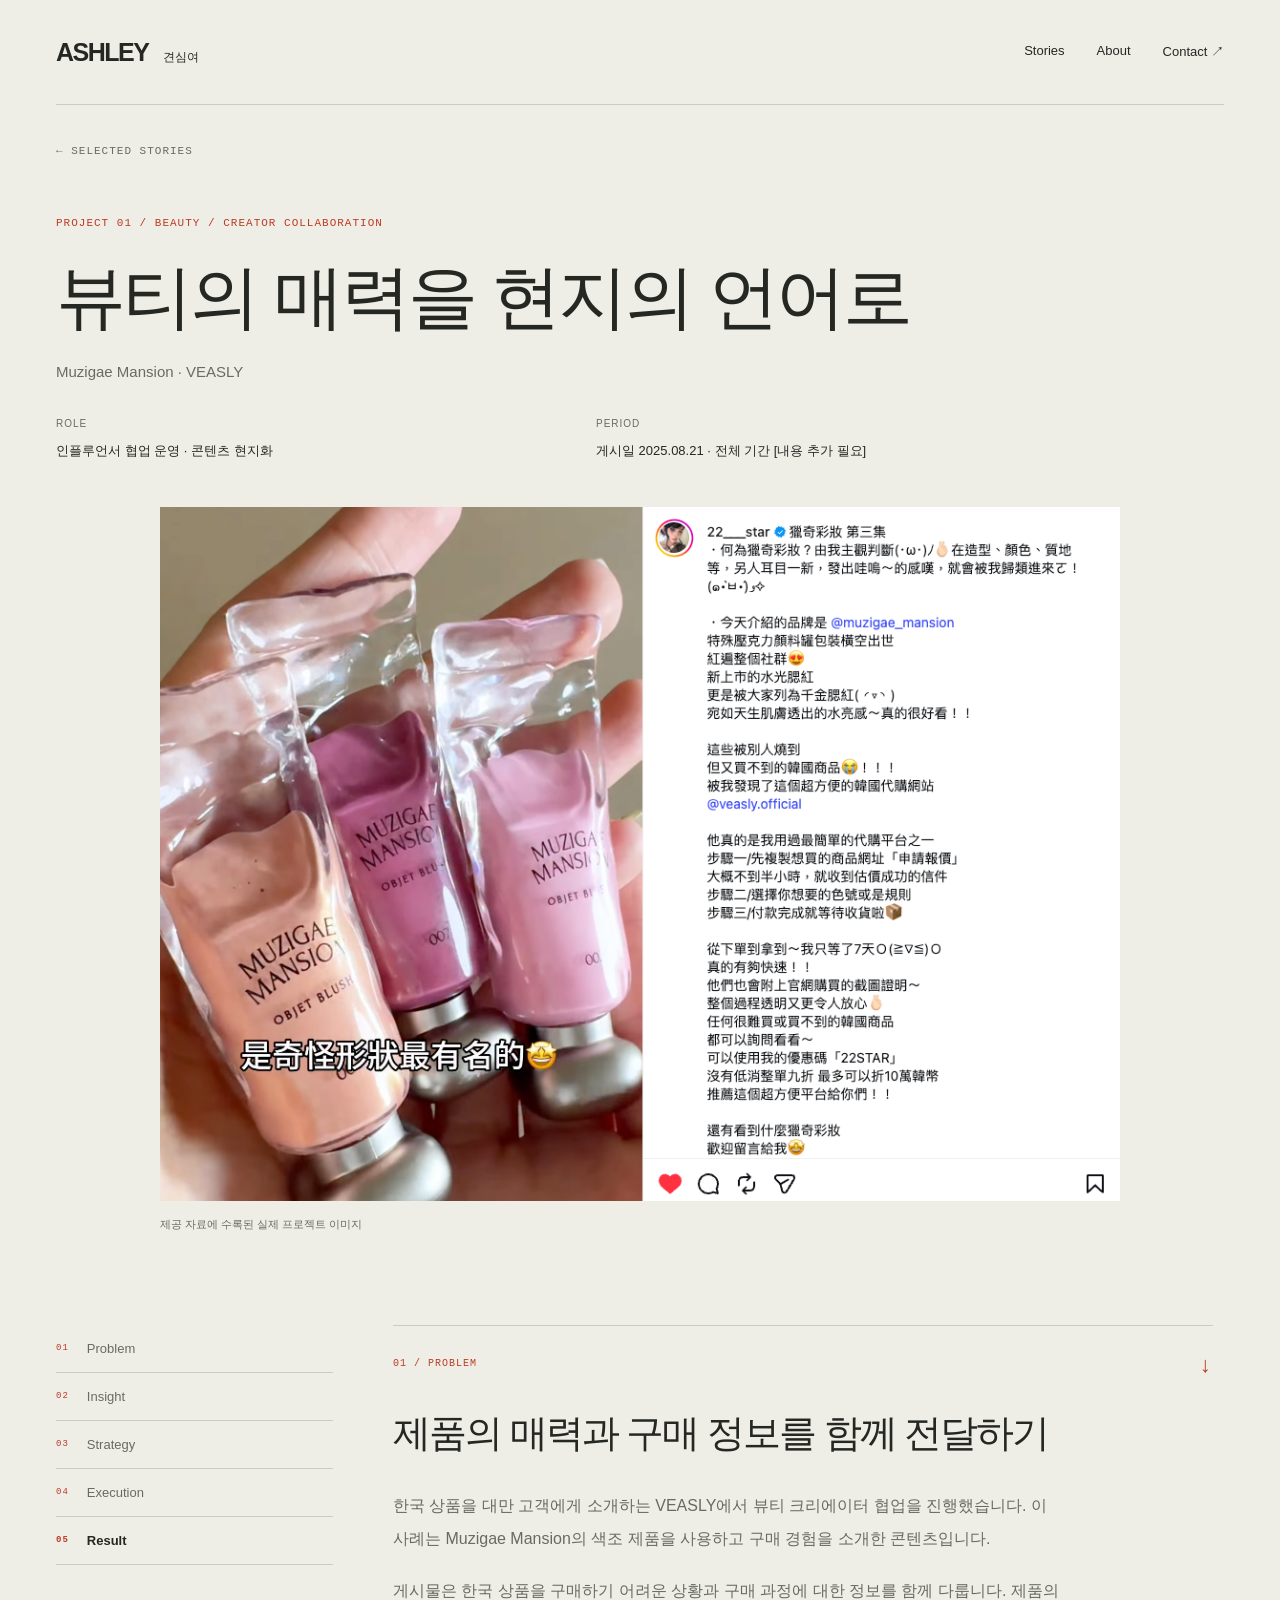
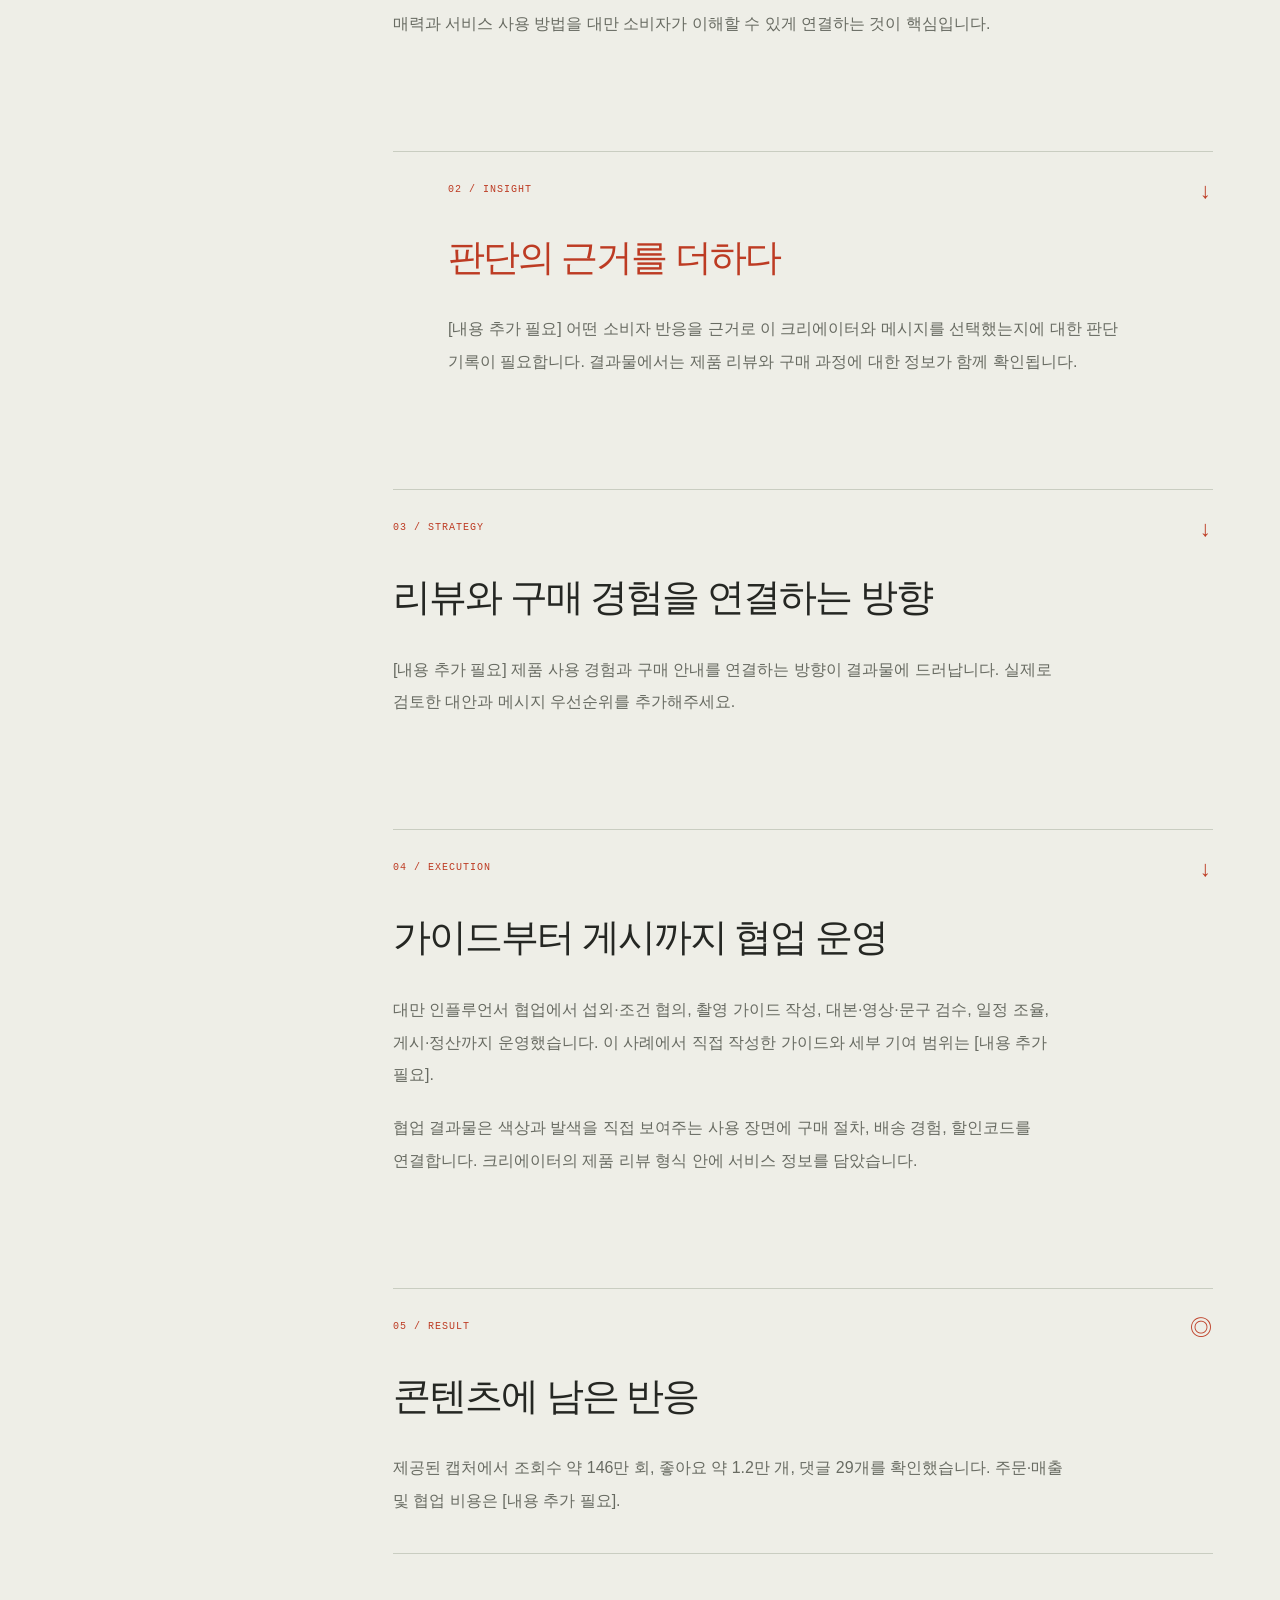
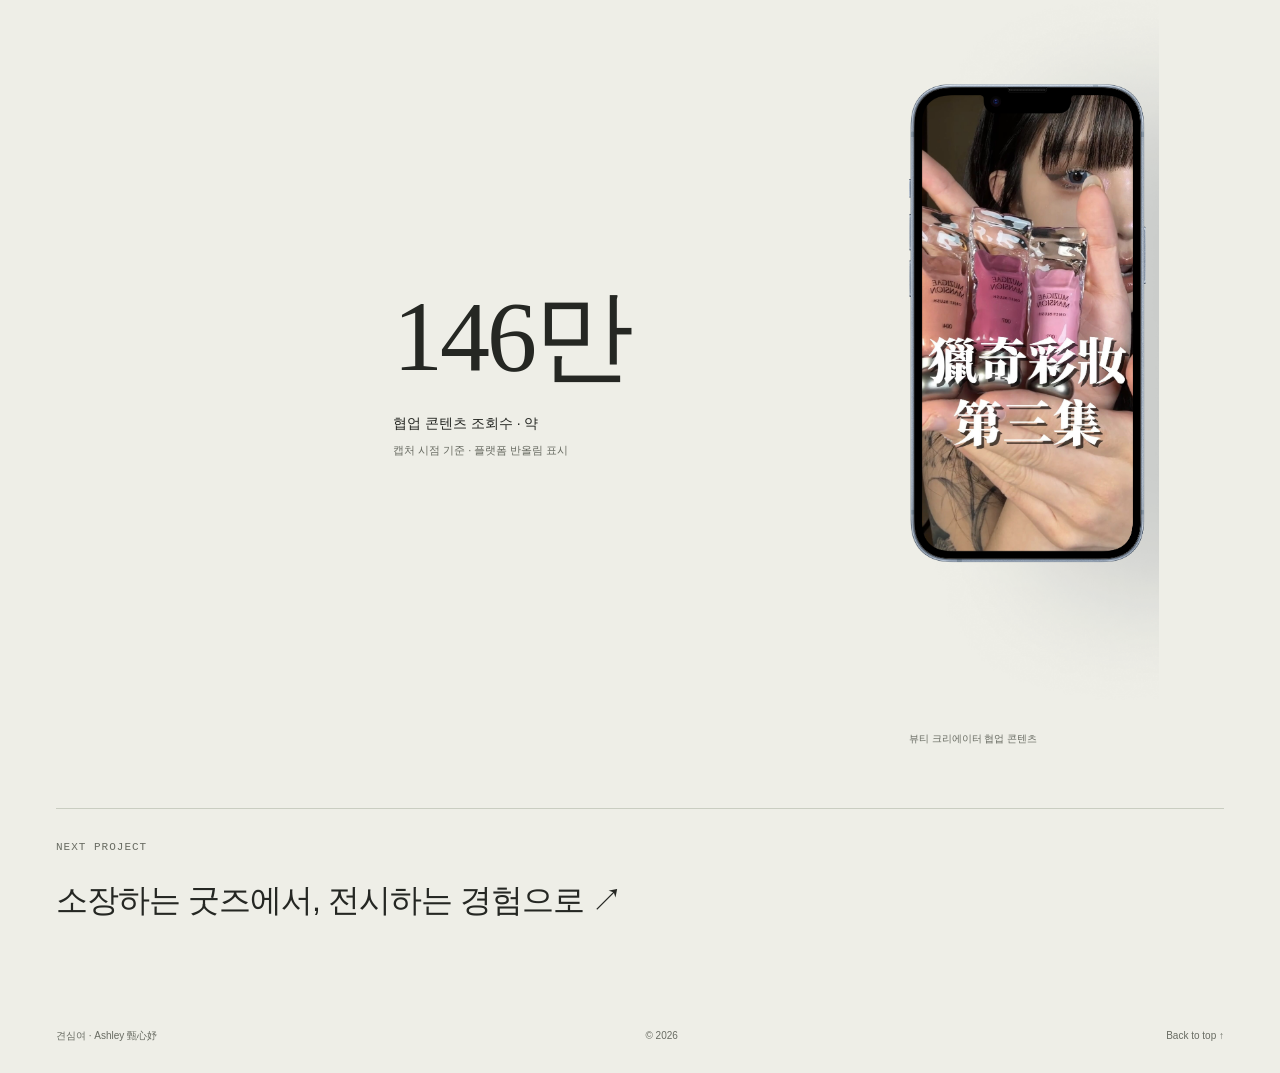
==== commit 05faa554: "Pair beauty campaign reach with supplied phone visual" ====
--- a/portfolio/beauty.html
+++ b/portfolio/beauty.html
@@ -1 +1 @@
-<!doctype html><html lang="ko"><head><meta charset="utf-8"><meta name="viewport" content="width=device-width, initial-scale=1"><meta name="description" content="Muzigae Mansion · VEASLY / 인플루언서 협업 운영 · 콘텐츠 현지화"><meta name="theme-color" content="#eeeee7"><title>뷰티의 매력을 현지의 언어로 — 견심여</title><link rel="icon" href="./assets/favicon.svg" type="image/svg+xml"><link rel="stylesheet" href="./style.css?v=beauty-cover-2"><script src="./script.js" defer></script></head><body id="top"><a class="skip" href="#main">본문으로 이동</a><header class="header"><a class="wordmark" href="index.html#home" aria-label="견심여 홈">ASHLEY<span>견심여</span></a><nav aria-label="주요 메뉴"><a href="index.html#work">Stories</a><a href="index.html#about">About</a><a href="index.html#contact">Contact <span aria-hidden="true">↗</span></a></nav></header><main id="main" class="case-main wrap narrative-case"><a class="back-link mono" href="index.html#work">← SELECTED STORIES</a><div class="case-title"><p class="mono">PROJECT 01 / BEAUTY / CREATOR COLLABORATION</p><h1>뷰티의 매력을 현지의 언어로</h1><p class="case-brand">Muzigae Mansion · VEASLY</p><dl class="case-meta"><div><dt>ROLE</dt><dd>인플루언서 협업 운영 · 콘텐츠 현지화</dd></div><div><dt>PERIOD</dt><dd>게시일 2025.08.21 · 전체 기간 [내용 추가 필요]</dd></div></dl></div><figure class="case-cover beauty"><img src="./assets/beauty-case-cover.png" alt="Muzigae Mansion 색조 제품과 크리에이터의 사용 후기 게시물" width="1000" height="1100"><figcaption>제공 자료에 수록된 실제 프로젝트 이미지</figcaption></figure><div class="story-flow"><nav class="story-progress" aria-label="프로젝트 이야기 순서"><a href="#problem" data-stage="problem"><span class="mono">01</span>Problem</a><a href="#insight" data-stage="insight"><span class="mono">02</span>Insight</a><a href="#strategy" data-stage="strategy"><span class="mono">03</span>Strategy</a><a href="#execution" data-stage="execution"><span class="mono">04</span>Execution</a><a href="#result" data-stage="result"><span class="mono">05</span>Result</a></nav><div class="story-chapters"><section class="story-chapter" id="problem"><div class="chapter-label mono"><span>01 / PROBLEM</span><span aria-hidden="true">↓</span></div><h2>제품의 매력과 구매 정보를 함께 전달하기</h2><p>한국 상품을 대만 고객에게 소개하는 VEASLY에서 뷰티 크리에이터 협업을 진행했습니다. 이 사례는 Muzigae Mansion의 색조 제품을 사용하고 구매 경험을 소개한 콘텐츠입니다.</p><p>게시물은 한국 상품을 구매하기 어려운 상황과 구매 과정에 대한 정보를 함께 다룹니다. 제품의 매력과 서비스 사용 방법을 대만 소비자가 이해할 수 있게 연결하는 것이 핵심입니다.</p></section><section class="story-chapter" id="insight"><div class="chapter-label mono"><span>02 / INSIGHT</span><span aria-hidden="true">↓</span></div><h2>판단의 근거를 더하다</h2><p>[내용 추가 필요] 어떤 소비자 반응을 근거로 이 크리에이터와 메시지를 선택했는지에 대한 판단 기록이 필요합니다. 결과물에서는 제품 리뷰와 구매 과정에 대한 정보가 함께 확인됩니다.</p></section><section class="story-chapter" id="strategy"><div class="chapter-label mono"><span>03 / STRATEGY</span><span aria-hidden="true">↓</span></div><h2>리뷰와 구매 경험을 연결하는 방향</h2><p>[내용 추가 필요] 제품 사용 경험과 구매 안내를 연결하는 방향이 결과물에 드러납니다. 실제로 검토한 대안과 메시지 우선순위를 추가해주세요.</p></section><section class="story-chapter" id="execution"><div class="chapter-label mono"><span>04 / EXECUTION</span><span aria-hidden="true">↓</span></div><h2>가이드부터 게시까지 협업 운영</h2><p>대만 인플루언서 협업에서 섭외·조건 협의, 촬영 가이드 작성, 대본·영상·문구 검수, 일정 조율, 게시·정산까지 운영했습니다. 이 사례에서 직접 작성한 가이드와 세부 기여 범위는 [내용 추가 필요].</p><p>협업 결과물은 색상과 발색을 직접 보여주는 사용 장면에 구매 절차, 배송 경험, 할인코드를 연결합니다. 크리에이터의 제품 리뷰 형식 안에 서비스 정보를 담았습니다.</p></section><section class="story-chapter" id="result"><div class="chapter-label mono"><span>05 / RESULT</span><span aria-hidden="true">◎</span></div><h2>콘텐츠에 남은 반응</h2><p>제공된 캡처에서 조회수 약 146만 회, 좋아요 약 1.2만 개, 댓글 29개를 확인했습니다. 주문·매출 및 협업 비용은 [내용 추가 필요].</p><div class="case-metric"><strong>146만</strong><span>협업 콘텐츠 조회수 · 약</span><small>캡처 시점 기준 · 플랫폼 반올림 표시</small></div><figure class="evidence"><a href="./assets/beauty-views.jpg" target="_blank" rel="noopener noreferrer" aria-label="근거 이미지 원본 크게 보기"><img src="./assets/beauty-views.jpg" alt="협업 Reels 조회수 캡처 · 약 146만 회" loading="lazy"></a><figcaption>협업 Reels 조회수 캡처 · 약 146만 회 · 클릭하여 크게 보기</figcaption></figure></section></div></div><div class="next-project"><span class="mono">NEXT PROJECT</span><a href="gd.html">소장하는 굿즈에서, 전시하는 경험으로 ↗</a></div></main><footer class="wrap footer"><span>견심여 · Ashley 甄心妤</span><span>© <span id="year">2026</span></span><a href="#top">Back to top ↑</a></footer></body></html>+<!doctype html><html lang="ko"><head><meta charset="utf-8"><meta name="viewport" content="width=device-width, initial-scale=1"><meta name="description" content="Muzigae Mansion · VEASLY / 인플루언서 협업 운영 · 콘텐츠 현지화"><meta name="theme-color" content="#eeeee7"><title>뷰티의 매력을 현지의 언어로 — 견심여</title><link rel="icon" href="./assets/favicon.svg" type="image/svg+xml"><link rel="stylesheet" href="./style.css?v=beauty-result-3"><script src="./script.js" defer></script></head><body id="top"><a class="skip" href="#main">본문으로 이동</a><header class="header"><a class="wordmark" href="index.html#home" aria-label="견심여 홈">ASHLEY<span>견심여</span></a><nav aria-label="주요 메뉴"><a href="index.html#work">Stories</a><a href="index.html#about">About</a><a href="index.html#contact">Contact <span aria-hidden="true">↗</span></a></nav></header><main id="main" class="case-main wrap narrative-case"><a class="back-link mono" href="index.html#work">← SELECTED STORIES</a><div class="case-title"><p class="mono">PROJECT 01 / BEAUTY / CREATOR COLLABORATION</p><h1>뷰티의 매력을 현지의 언어로</h1><p class="case-brand">Muzigae Mansion · VEASLY</p><dl class="case-meta"><div><dt>ROLE</dt><dd>인플루언서 협업 운영 · 콘텐츠 현지화</dd></div><div><dt>PERIOD</dt><dd>게시일 2025.08.21 · 전체 기간 [내용 추가 필요]</dd></div></dl></div><figure class="case-cover beauty"><img src="./assets/beauty-case-cover.png" alt="Muzigae Mansion 색조 제품과 크리에이터의 사용 후기 게시물" width="1000" height="1100"><figcaption>제공 자료에 수록된 실제 프로젝트 이미지</figcaption></figure><div class="story-flow"><nav class="story-progress" aria-label="프로젝트 이야기 순서"><a href="#problem" data-stage="problem"><span class="mono">01</span>Problem</a><a href="#insight" data-stage="insight"><span class="mono">02</span>Insight</a><a href="#strategy" data-stage="strategy"><span class="mono">03</span>Strategy</a><a href="#execution" data-stage="execution"><span class="mono">04</span>Execution</a><a href="#result" data-stage="result"><span class="mono">05</span>Result</a></nav><div class="story-chapters"><section class="story-chapter" id="problem"><div class="chapter-label mono"><span>01 / PROBLEM</span><span aria-hidden="true">↓</span></div><h2>제품의 매력과 구매 정보를 함께 전달하기</h2><p>한국 상품을 대만 고객에게 소개하는 VEASLY에서 뷰티 크리에이터 협업을 진행했습니다. 이 사례는 Muzigae Mansion의 색조 제품을 사용하고 구매 경험을 소개한 콘텐츠입니다.</p><p>게시물은 한국 상품을 구매하기 어려운 상황과 구매 과정에 대한 정보를 함께 다룹니다. 제품의 매력과 서비스 사용 방법을 대만 소비자가 이해할 수 있게 연결하는 것이 핵심입니다.</p></section><section class="story-chapter" id="insight"><div class="chapter-label mono"><span>02 / INSIGHT</span><span aria-hidden="true">↓</span></div><h2>판단의 근거를 더하다</h2><p>[내용 추가 필요] 어떤 소비자 반응을 근거로 이 크리에이터와 메시지를 선택했는지에 대한 판단 기록이 필요합니다. 결과물에서는 제품 리뷰와 구매 과정에 대한 정보가 함께 확인됩니다.</p></section><section class="story-chapter" id="strategy"><div class="chapter-label mono"><span>03 / STRATEGY</span><span aria-hidden="true">↓</span></div><h2>리뷰와 구매 경험을 연결하는 방향</h2><p>[내용 추가 필요] 제품 사용 경험과 구매 안내를 연결하는 방향이 결과물에 드러납니다. 실제로 검토한 대안과 메시지 우선순위를 추가해주세요.</p></section><section class="story-chapter" id="execution"><div class="chapter-label mono"><span>04 / EXECUTION</span><span aria-hidden="true">↓</span></div><h2>가이드부터 게시까지 협업 운영</h2><p>대만 인플루언서 협업에서 섭외·조건 협의, 촬영 가이드 작성, 대본·영상·문구 검수, 일정 조율, 게시·정산까지 운영했습니다. 이 사례에서 직접 작성한 가이드와 세부 기여 범위는 [내용 추가 필요].</p><p>협업 결과물은 색상과 발색을 직접 보여주는 사용 장면에 구매 절차, 배송 경험, 할인코드를 연결합니다. 크리에이터의 제품 리뷰 형식 안에 서비스 정보를 담았습니다.</p></section><section class="story-chapter" id="result"><div class="chapter-label mono"><span>05 / RESULT</span><span aria-hidden="true">◎</span></div><h2>콘텐츠에 남은 반응</h2><p>제공된 캡처에서 조회수 약 146만 회, 좋아요 약 1.2만 개, 댓글 29개를 확인했습니다. 주문·매출 및 협업 비용은 [내용 추가 필요].</p><div class="beauty-result-spread"><div class="case-metric"><strong>146만</strong><span>협업 콘텐츠 조회수 · 약</span><small>캡처 시점 기준 · 플랫폼 반올림 표시</small></div><figure class="beauty-result-phone"><a href="./assets/beauty-result-phone.png" target="_blank" rel="noopener noreferrer" aria-label="放大查看美妝合作影片手機展示圖"><img src="./assets/beauty-result-phone.png" alt="Muzigae Mansion 合作影片的手機展示圖" loading="lazy"></a><figcaption>뷰티 크리에이터 협업 콘텐츠</figcaption></figure></div></section></div></div><div class="next-project"><span class="mono">NEXT PROJECT</span><a href="gd.html">소장하는 굿즈에서, 전시하는 경험으로 ↗</a></div></main><footer class="wrap footer"><span>견심여 · Ashley 甄心妤</span><span>© <span id="year">2026</span></span><a href="#top">Back to top ↑</a></footer></body></html>
--- a/portfolio/style.css
+++ b/portfolio/style.css
@@ -53,3 +53,12 @@
 .narrative-case .case-cover.beauty{background:transparent;width:100%;max-width:960px;margin-left:auto;margin-right:auto}
 .narrative-case .case-cover.beauty img{width:100%;height:auto;object-fit:contain;border:0}
 .narrative-case .case-cover.beauty figcaption{padding-top:14px;line-height:1.8}
+
+/* Pair beauty campaign reach with its phone visual. */
+.beauty-result-spread{display:grid;grid-template-columns:minmax(0,1fr) minmax(0,.85fr);align-items:center;gap:40px;margin-top:35px;border-top:1px solid var(--line);padding-top:25px}
+.beauty-result-spread .case-metric{margin:0}
+.beauty-result-phone{max-width:250px;width:100%;justify-self:center}
+.beauty-result-phone>a{display:block;overflow:hidden}
+.beauty-result-phone img{width:200%;max-width:none;height:auto}
+.beauty-result-phone figcaption{font-size:10px;line-height:1.8;color:var(--muted);margin-top:10px}
+@media(max-width:640px){.beauty-result-spread{gap:18px;grid-template-columns:minmax(0,1fr) minmax(0,1fr)}.beauty-result-spread .case-metric strong{font-size:clamp(42px,12vw,65px);letter-spacing:-2px}.beauty-result-spread .case-metric span{font-size:11px;line-height:1.7}.beauty-result-spread .case-metric small{font-size:9px;line-height:1.8}.beauty-result-phone figcaption{font-size:9px}}
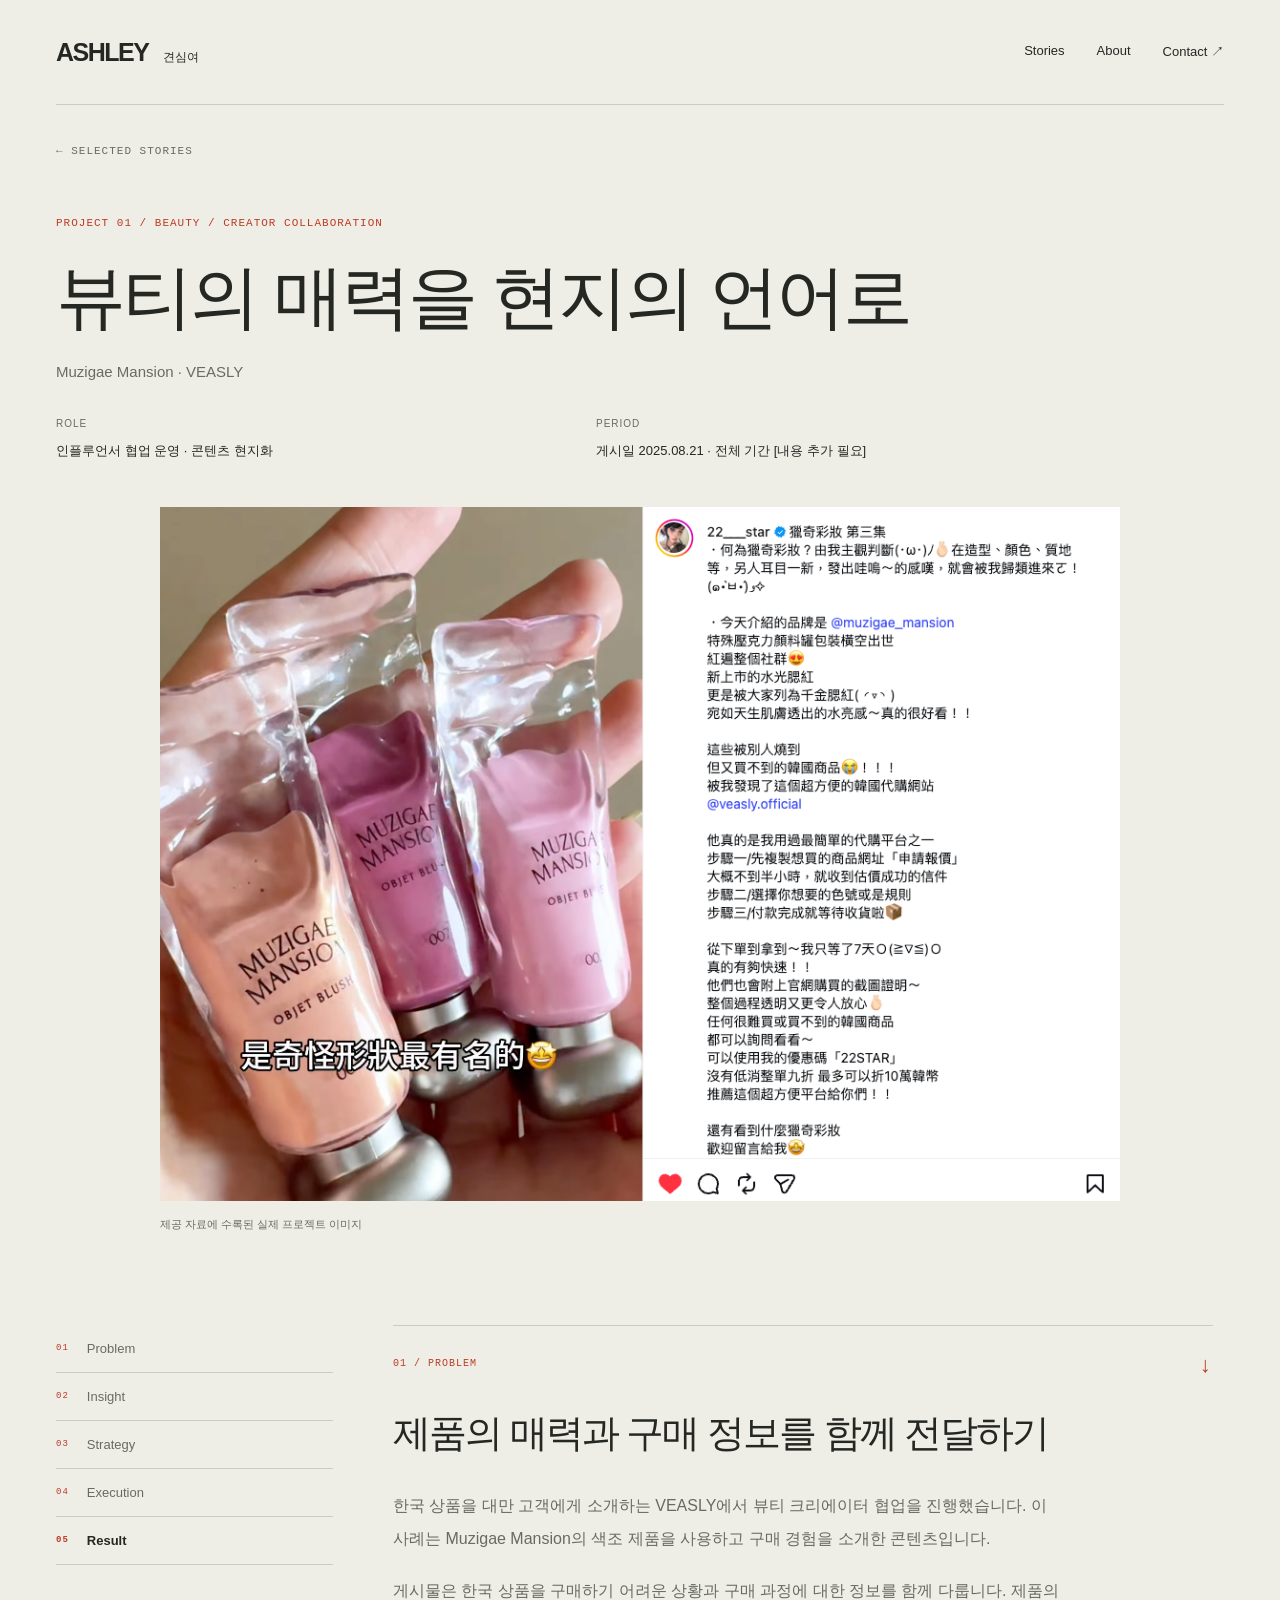
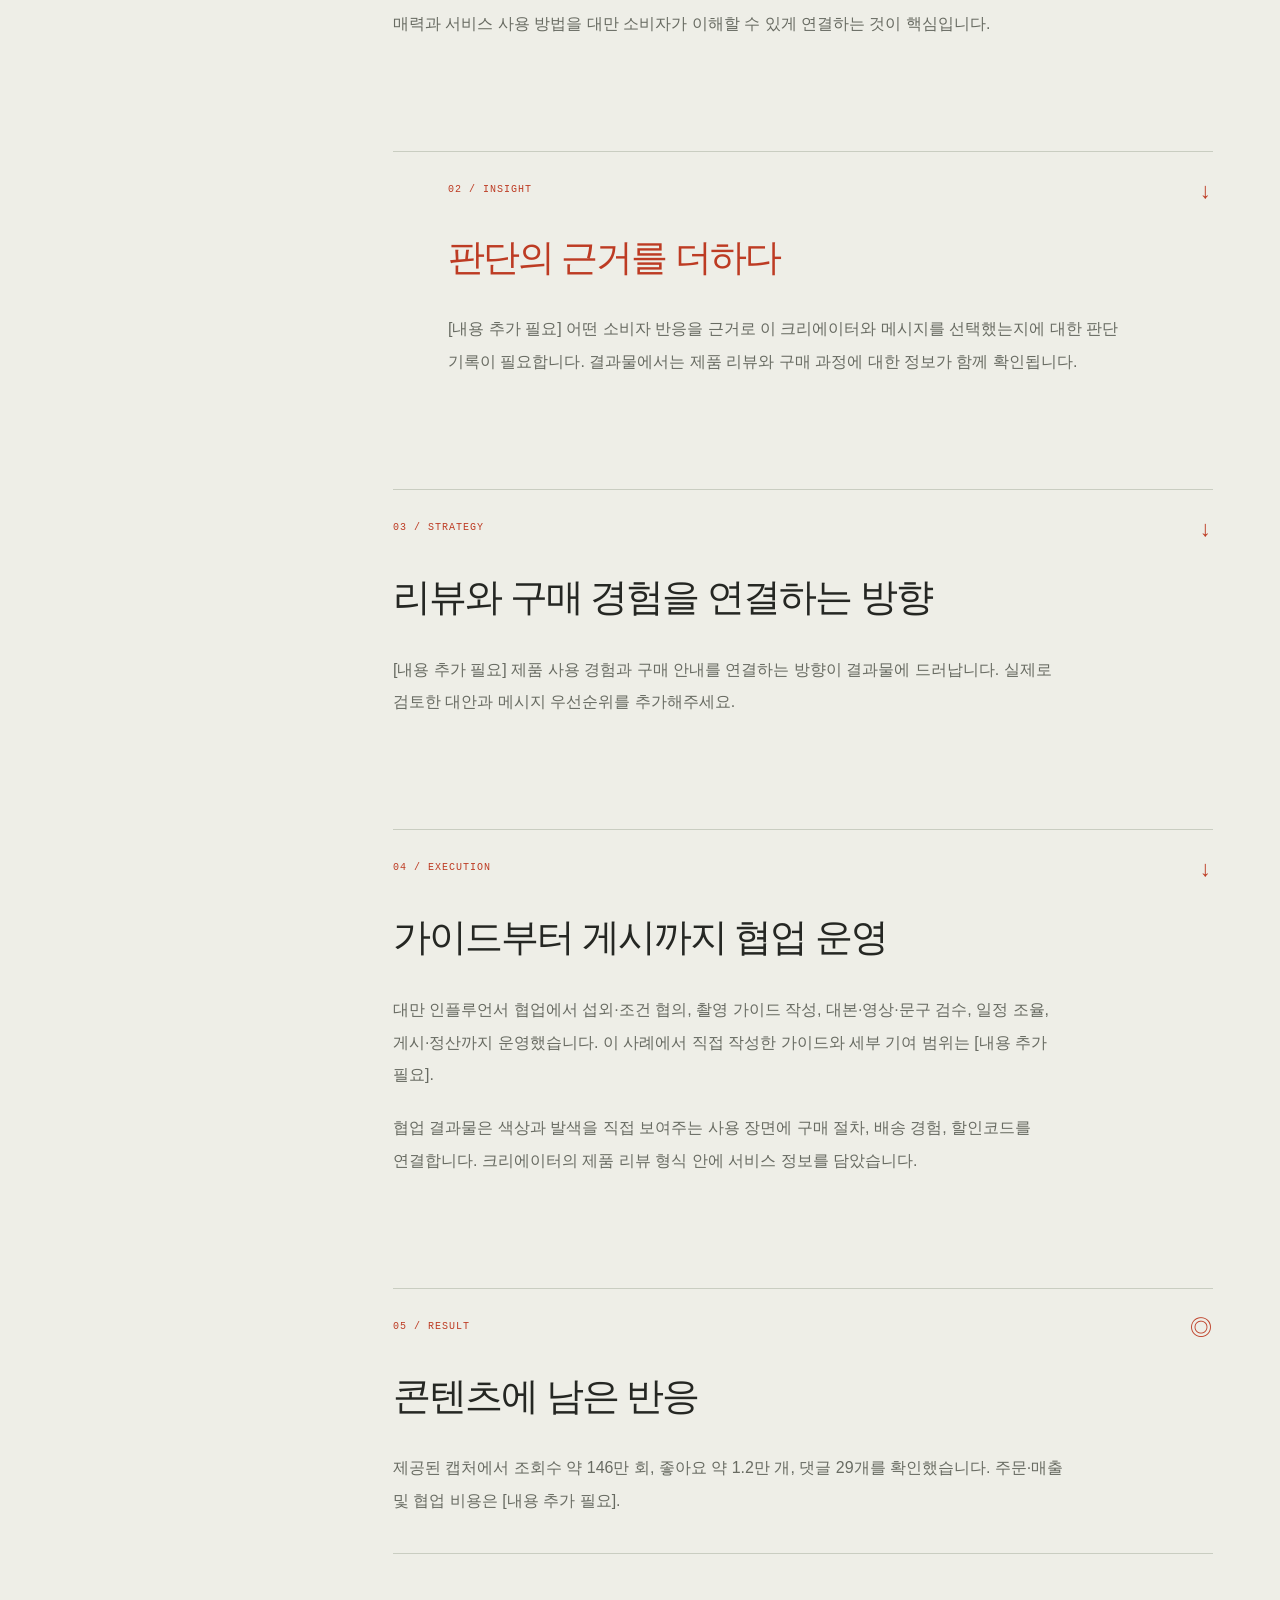
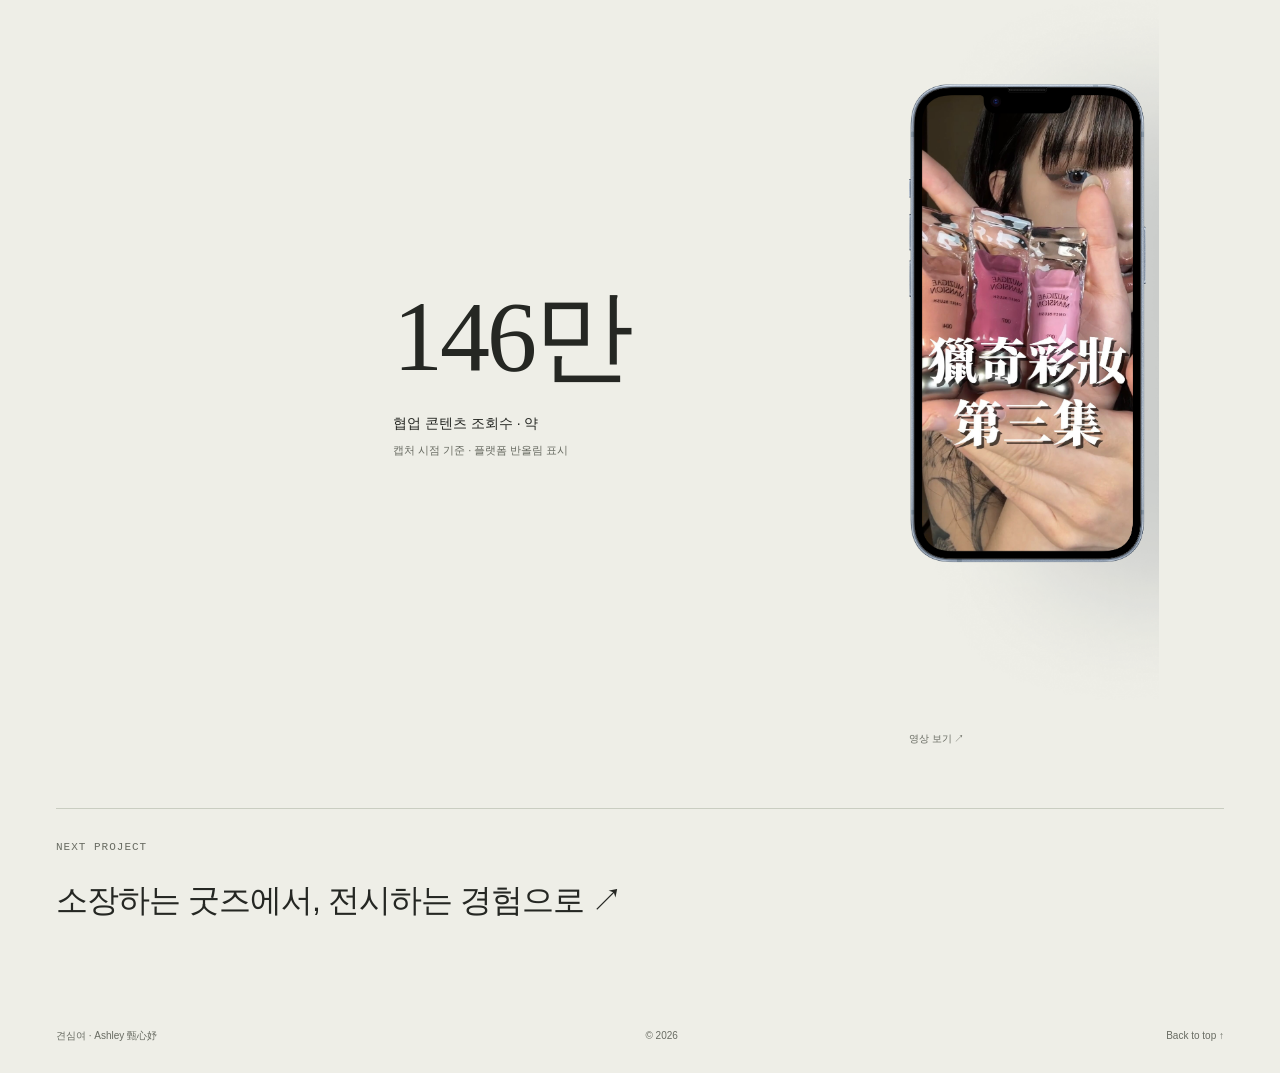
==== commit 93670414: "Link beauty phone visual to Instagram video" ====
--- a/portfolio/beauty.html
+++ b/portfolio/beauty.html
@@ -1 +1 @@
-<!doctype html><html lang="ko"><head><meta charset="utf-8"><meta name="viewport" content="width=device-width, initial-scale=1"><meta name="description" content="Muzigae Mansion · VEASLY / 인플루언서 협업 운영 · 콘텐츠 현지화"><meta name="theme-color" content="#eeeee7"><title>뷰티의 매력을 현지의 언어로 — 견심여</title><link rel="icon" href="./assets/favicon.svg" type="image/svg+xml"><link rel="stylesheet" href="./style.css?v=beauty-result-3"><script src="./script.js" defer></script></head><body id="top"><a class="skip" href="#main">본문으로 이동</a><header class="header"><a class="wordmark" href="index.html#home" aria-label="견심여 홈">ASHLEY<span>견심여</span></a><nav aria-label="주요 메뉴"><a href="index.html#work">Stories</a><a href="index.html#about">About</a><a href="index.html#contact">Contact <span aria-hidden="true">↗</span></a></nav></header><main id="main" class="case-main wrap narrative-case"><a class="back-link mono" href="index.html#work">← SELECTED STORIES</a><div class="case-title"><p class="mono">PROJECT 01 / BEAUTY / CREATOR COLLABORATION</p><h1>뷰티의 매력을 현지의 언어로</h1><p class="case-brand">Muzigae Mansion · VEASLY</p><dl class="case-meta"><div><dt>ROLE</dt><dd>인플루언서 협업 운영 · 콘텐츠 현지화</dd></div><div><dt>PERIOD</dt><dd>게시일 2025.08.21 · 전체 기간 [내용 추가 필요]</dd></div></dl></div><figure class="case-cover beauty"><img src="./assets/beauty-case-cover.png" alt="Muzigae Mansion 색조 제품과 크리에이터의 사용 후기 게시물" width="1000" height="1100"><figcaption>제공 자료에 수록된 실제 프로젝트 이미지</figcaption></figure><div class="story-flow"><nav class="story-progress" aria-label="프로젝트 이야기 순서"><a href="#problem" data-stage="problem"><span class="mono">01</span>Problem</a><a href="#insight" data-stage="insight"><span class="mono">02</span>Insight</a><a href="#strategy" data-stage="strategy"><span class="mono">03</span>Strategy</a><a href="#execution" data-stage="execution"><span class="mono">04</span>Execution</a><a href="#result" data-stage="result"><span class="mono">05</span>Result</a></nav><div class="story-chapters"><section class="story-chapter" id="problem"><div class="chapter-label mono"><span>01 / PROBLEM</span><span aria-hidden="true">↓</span></div><h2>제품의 매력과 구매 정보를 함께 전달하기</h2><p>한국 상품을 대만 고객에게 소개하는 VEASLY에서 뷰티 크리에이터 협업을 진행했습니다. 이 사례는 Muzigae Mansion의 색조 제품을 사용하고 구매 경험을 소개한 콘텐츠입니다.</p><p>게시물은 한국 상품을 구매하기 어려운 상황과 구매 과정에 대한 정보를 함께 다룹니다. 제품의 매력과 서비스 사용 방법을 대만 소비자가 이해할 수 있게 연결하는 것이 핵심입니다.</p></section><section class="story-chapter" id="insight"><div class="chapter-label mono"><span>02 / INSIGHT</span><span aria-hidden="true">↓</span></div><h2>판단의 근거를 더하다</h2><p>[내용 추가 필요] 어떤 소비자 반응을 근거로 이 크리에이터와 메시지를 선택했는지에 대한 판단 기록이 필요합니다. 결과물에서는 제품 리뷰와 구매 과정에 대한 정보가 함께 확인됩니다.</p></section><section class="story-chapter" id="strategy"><div class="chapter-label mono"><span>03 / STRATEGY</span><span aria-hidden="true">↓</span></div><h2>리뷰와 구매 경험을 연결하는 방향</h2><p>[내용 추가 필요] 제품 사용 경험과 구매 안내를 연결하는 방향이 결과물에 드러납니다. 실제로 검토한 대안과 메시지 우선순위를 추가해주세요.</p></section><section class="story-chapter" id="execution"><div class="chapter-label mono"><span>04 / EXECUTION</span><span aria-hidden="true">↓</span></div><h2>가이드부터 게시까지 협업 운영</h2><p>대만 인플루언서 협업에서 섭외·조건 협의, 촬영 가이드 작성, 대본·영상·문구 검수, 일정 조율, 게시·정산까지 운영했습니다. 이 사례에서 직접 작성한 가이드와 세부 기여 범위는 [내용 추가 필요].</p><p>협업 결과물은 색상과 발색을 직접 보여주는 사용 장면에 구매 절차, 배송 경험, 할인코드를 연결합니다. 크리에이터의 제품 리뷰 형식 안에 서비스 정보를 담았습니다.</p></section><section class="story-chapter" id="result"><div class="chapter-label mono"><span>05 / RESULT</span><span aria-hidden="true">◎</span></div><h2>콘텐츠에 남은 반응</h2><p>제공된 캡처에서 조회수 약 146만 회, 좋아요 약 1.2만 개, 댓글 29개를 확인했습니다. 주문·매출 및 협업 비용은 [내용 추가 필요].</p><div class="beauty-result-spread"><div class="case-metric"><strong>146만</strong><span>협업 콘텐츠 조회수 · 약</span><small>캡처 시점 기준 · 플랫폼 반올림 표시</small></div><figure class="beauty-result-phone"><a href="./assets/beauty-result-phone.png" target="_blank" rel="noopener noreferrer" aria-label="放大查看美妝合作影片手機展示圖"><img src="./assets/beauty-result-phone.png" alt="Muzigae Mansion 合作影片的手機展示圖" loading="lazy"></a><figcaption>뷰티 크리에이터 협업 콘텐츠</figcaption></figure></div></section></div></div><div class="next-project"><span class="mono">NEXT PROJECT</span><a href="gd.html">소장하는 굿즈에서, 전시하는 경험으로 ↗</a></div></main><footer class="wrap footer"><span>견심여 · Ashley 甄心妤</span><span>© <span id="year">2026</span></span><a href="#top">Back to top ↑</a></footer></body></html>+<!doctype html><html lang="ko"><head><meta charset="utf-8"><meta name="viewport" content="width=device-width, initial-scale=1"><meta name="description" content="Muzigae Mansion · VEASLY / 인플루언서 협업 운영 · 콘텐츠 현지화"><meta name="theme-color" content="#eeeee7"><title>뷰티의 매력을 현지의 언어로 — 견심여</title><link rel="icon" href="./assets/favicon.svg" type="image/svg+xml"><link rel="stylesheet" href="./style.css?v=beauty-result-3"><script src="./script.js" defer></script></head><body id="top"><a class="skip" href="#main">본문으로 이동</a><header class="header"><a class="wordmark" href="index.html#home" aria-label="견심여 홈">ASHLEY<span>견심여</span></a><nav aria-label="주요 메뉴"><a href="index.html#work">Stories</a><a href="index.html#about">About</a><a href="index.html#contact">Contact <span aria-hidden="true">↗</span></a></nav></header><main id="main" class="case-main wrap narrative-case"><a class="back-link mono" href="index.html#work">← SELECTED STORIES</a><div class="case-title"><p class="mono">PROJECT 01 / BEAUTY / CREATOR COLLABORATION</p><h1>뷰티의 매력을 현지의 언어로</h1><p class="case-brand">Muzigae Mansion · VEASLY</p><dl class="case-meta"><div><dt>ROLE</dt><dd>인플루언서 협업 운영 · 콘텐츠 현지화</dd></div><div><dt>PERIOD</dt><dd>게시일 2025.08.21 · 전체 기간 [내용 추가 필요]</dd></div></dl></div><figure class="case-cover beauty"><img src="./assets/beauty-case-cover.png" alt="Muzigae Mansion 색조 제품과 크리에이터의 사용 후기 게시물" width="1000" height="1100"><figcaption>제공 자료에 수록된 실제 프로젝트 이미지</figcaption></figure><div class="story-flow"><nav class="story-progress" aria-label="프로젝트 이야기 순서"><a href="#problem" data-stage="problem"><span class="mono">01</span>Problem</a><a href="#insight" data-stage="insight"><span class="mono">02</span>Insight</a><a href="#strategy" data-stage="strategy"><span class="mono">03</span>Strategy</a><a href="#execution" data-stage="execution"><span class="mono">04</span>Execution</a><a href="#result" data-stage="result"><span class="mono">05</span>Result</a></nav><div class="story-chapters"><section class="story-chapter" id="problem"><div class="chapter-label mono"><span>01 / PROBLEM</span><span aria-hidden="true">↓</span></div><h2>제품의 매력과 구매 정보를 함께 전달하기</h2><p>한국 상품을 대만 고객에게 소개하는 VEASLY에서 뷰티 크리에이터 협업을 진행했습니다. 이 사례는 Muzigae Mansion의 색조 제품을 사용하고 구매 경험을 소개한 콘텐츠입니다.</p><p>게시물은 한국 상품을 구매하기 어려운 상황과 구매 과정에 대한 정보를 함께 다룹니다. 제품의 매력과 서비스 사용 방법을 대만 소비자가 이해할 수 있게 연결하는 것이 핵심입니다.</p></section><section class="story-chapter" id="insight"><div class="chapter-label mono"><span>02 / INSIGHT</span><span aria-hidden="true">↓</span></div><h2>판단의 근거를 더하다</h2><p>[내용 추가 필요] 어떤 소비자 반응을 근거로 이 크리에이터와 메시지를 선택했는지에 대한 판단 기록이 필요합니다. 결과물에서는 제품 리뷰와 구매 과정에 대한 정보가 함께 확인됩니다.</p></section><section class="story-chapter" id="strategy"><div class="chapter-label mono"><span>03 / STRATEGY</span><span aria-hidden="true">↓</span></div><h2>리뷰와 구매 경험을 연결하는 방향</h2><p>[내용 추가 필요] 제품 사용 경험과 구매 안내를 연결하는 방향이 결과물에 드러납니다. 실제로 검토한 대안과 메시지 우선순위를 추가해주세요.</p></section><section class="story-chapter" id="execution"><div class="chapter-label mono"><span>04 / EXECUTION</span><span aria-hidden="true">↓</span></div><h2>가이드부터 게시까지 협업 운영</h2><p>대만 인플루언서 협업에서 섭외·조건 협의, 촬영 가이드 작성, 대본·영상·문구 검수, 일정 조율, 게시·정산까지 운영했습니다. 이 사례에서 직접 작성한 가이드와 세부 기여 범위는 [내용 추가 필요].</p><p>협업 결과물은 색상과 발색을 직접 보여주는 사용 장면에 구매 절차, 배송 경험, 할인코드를 연결합니다. 크리에이터의 제품 리뷰 형식 안에 서비스 정보를 담았습니다.</p></section><section class="story-chapter" id="result"><div class="chapter-label mono"><span>05 / RESULT</span><span aria-hidden="true">◎</span></div><h2>콘텐츠에 남은 반응</h2><p>제공된 캡처에서 조회수 약 146만 회, 좋아요 약 1.2만 개, 댓글 29개를 확인했습니다. 주문·매출 및 협업 비용은 [내용 추가 필요].</p><div class="beauty-result-spread"><div class="case-metric"><strong>146만</strong><span>협업 콘텐츠 조회수 · 약</span><small>캡처 시점 기준 · 플랫폼 반올림 표시</small></div><figure class="beauty-result-phone"><a href="https://www.instagram.com/p/DNnHsv1TJXb/" target="_blank" rel="noopener noreferrer" aria-label="觀看美妝合作影片，於新分頁開啟 Instagram"><img src="./assets/beauty-result-phone.png" alt="Muzigae Mansion 合作影片的手機展示圖" loading="lazy"></a><figcaption><a href="https://www.instagram.com/p/DNnHsv1TJXb/" target="_blank" rel="noopener noreferrer">영상 보기 ↗</a></figcaption></figure></div></section></div></div><div class="next-project"><span class="mono">NEXT PROJECT</span><a href="gd.html">소장하는 굿즈에서, 전시하는 경험으로 ↗</a></div></main><footer class="wrap footer"><span>견심여 · Ashley 甄心妤</span><span>© <span id="year">2026</span></span><a href="#top">Back to top ↑</a></footer></body></html>
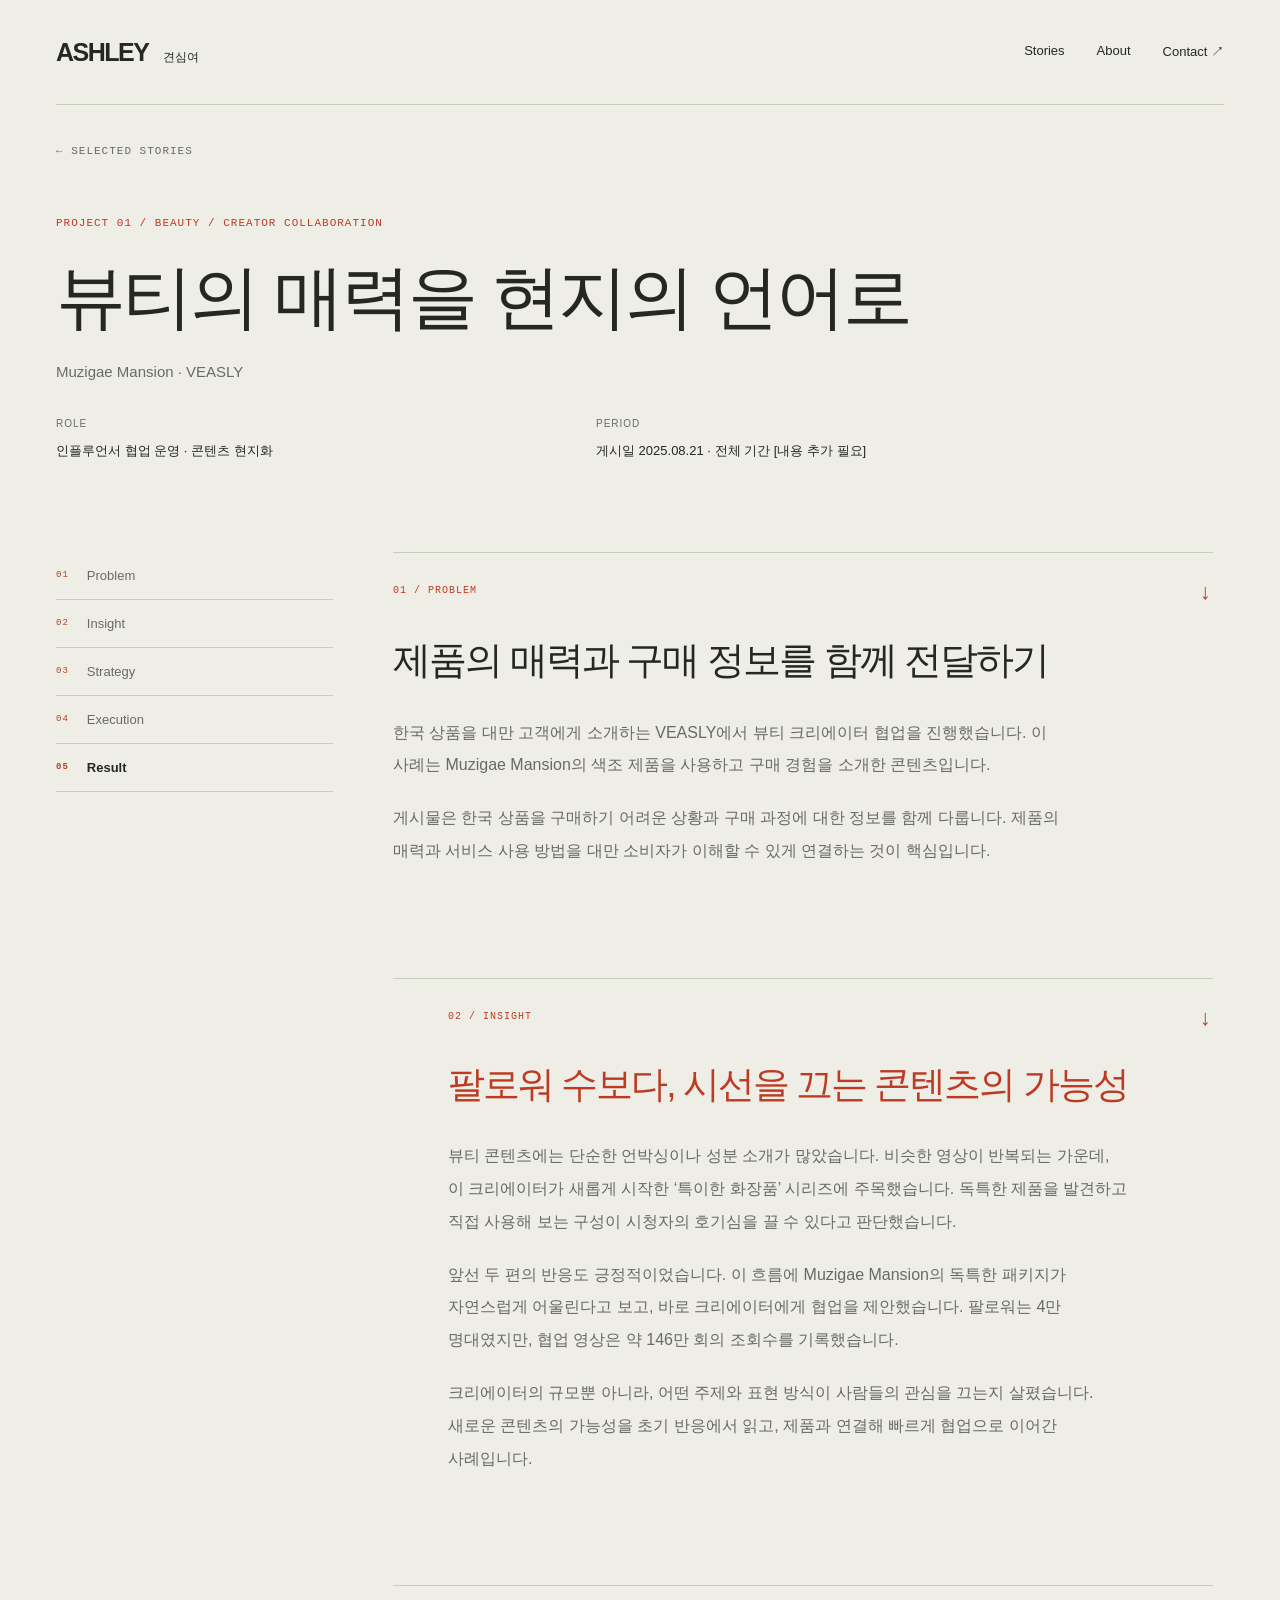
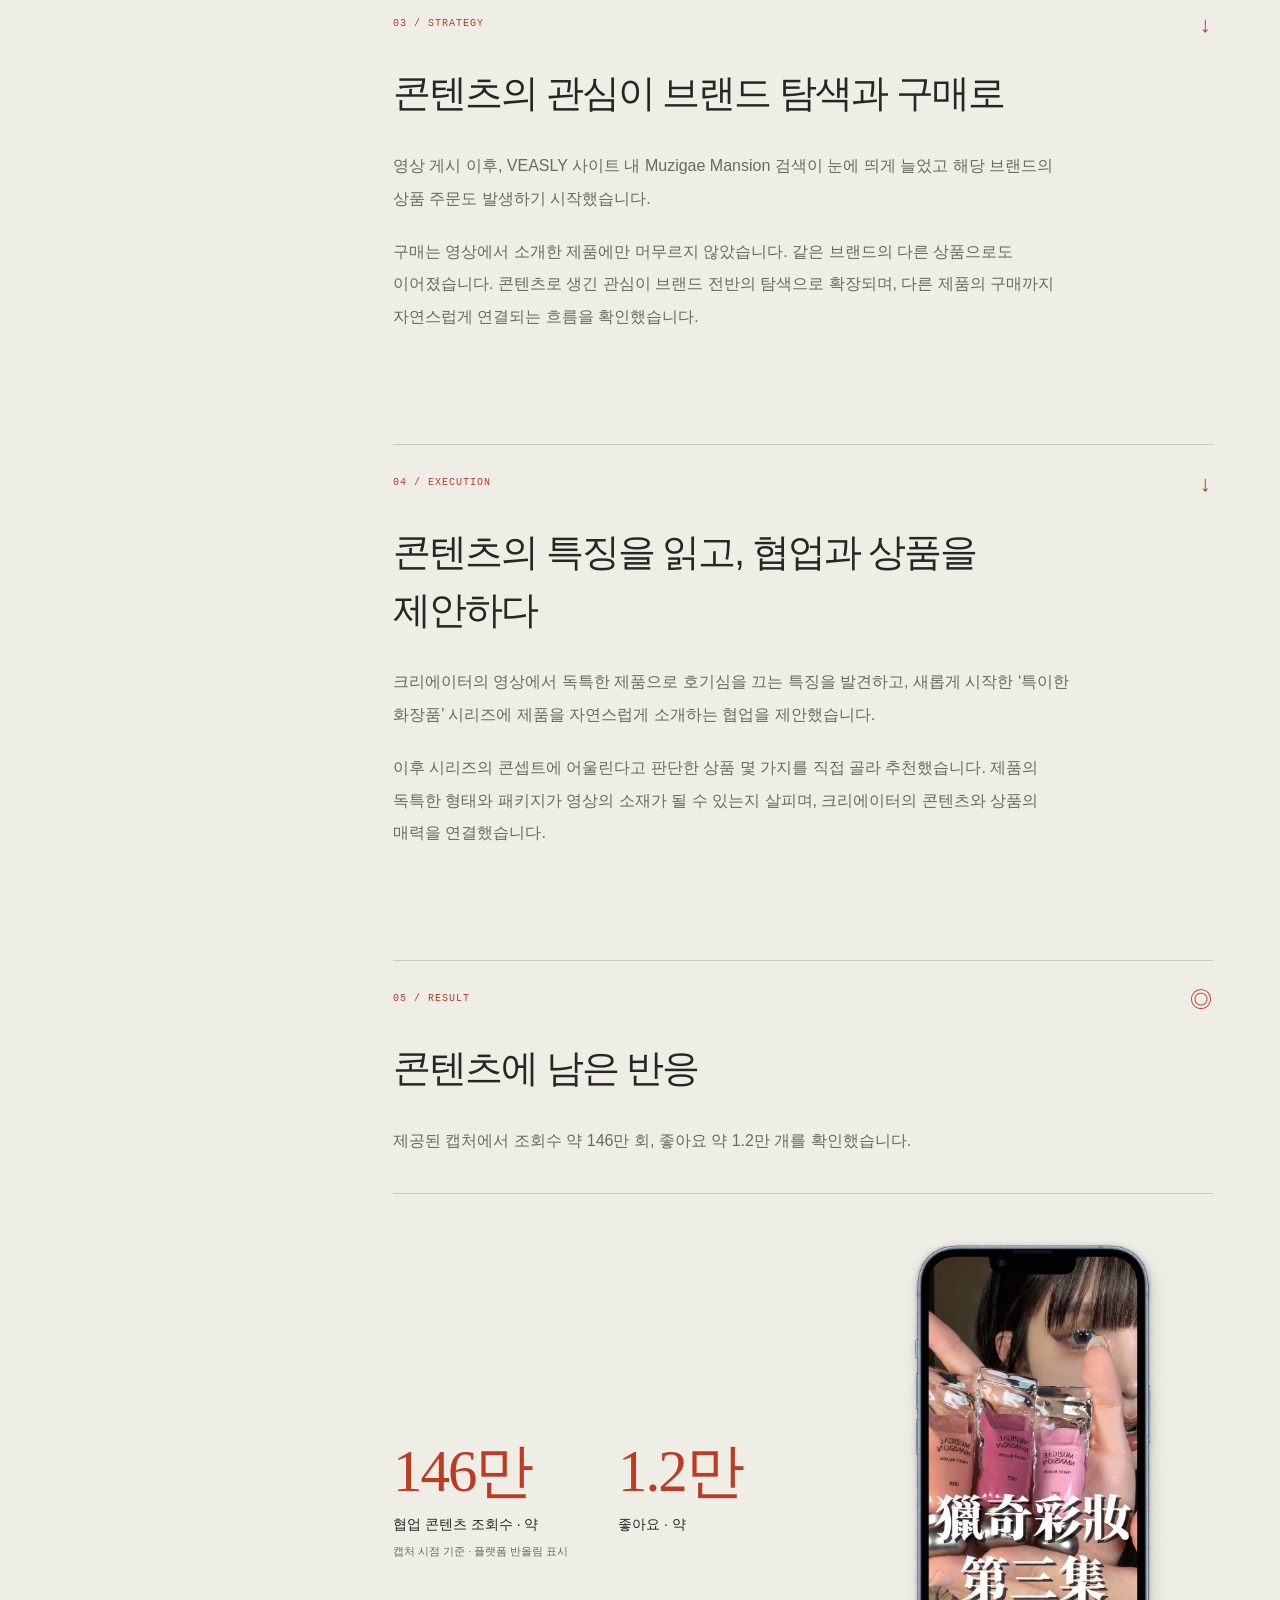
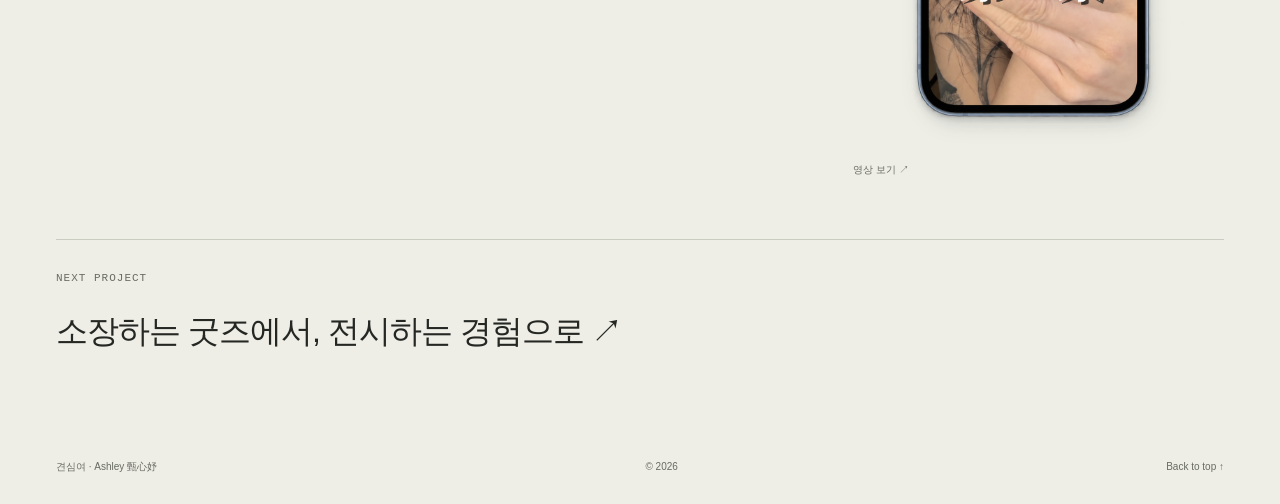
==== commit 977ecfa3: "Update portfolio content, imagery, and growth visualization" ====
--- a/portfolio/beauty.html
+++ b/portfolio/beauty.html
@@ -1 +1 @@
-<!doctype html><html lang="ko"><head><meta charset="utf-8"><meta name="viewport" content="width=device-width, initial-scale=1"><meta name="description" content="Muzigae Mansion · VEASLY / 인플루언서 협업 운영 · 콘텐츠 현지화"><meta name="theme-color" content="#eeeee7"><title>뷰티의 매력을 현지의 언어로 — 견심여</title><link rel="icon" href="./assets/favicon.svg" type="image/svg+xml"><link rel="stylesheet" href="./style.css?v=beauty-result-3"><script src="./script.js" defer></script></head><body id="top"><a class="skip" href="#main">본문으로 이동</a><header class="header"><a class="wordmark" href="index.html#home" aria-label="견심여 홈">ASHLEY<span>견심여</span></a><nav aria-label="주요 메뉴"><a href="index.html#work">Stories</a><a href="index.html#about">About</a><a href="index.html#contact">Contact <span aria-hidden="true">↗</span></a></nav></header><main id="main" class="case-main wrap narrative-case"><a class="back-link mono" href="index.html#work">← SELECTED STORIES</a><div class="case-title"><p class="mono">PROJECT 01 / BEAUTY / CREATOR COLLABORATION</p><h1>뷰티의 매력을 현지의 언어로</h1><p class="case-brand">Muzigae Mansion · VEASLY</p><dl class="case-meta"><div><dt>ROLE</dt><dd>인플루언서 협업 운영 · 콘텐츠 현지화</dd></div><div><dt>PERIOD</dt><dd>게시일 2025.08.21 · 전체 기간 [내용 추가 필요]</dd></div></dl></div><figure class="case-cover beauty"><img src="./assets/beauty-case-cover.png" alt="Muzigae Mansion 색조 제품과 크리에이터의 사용 후기 게시물" width="1000" height="1100"><figcaption>제공 자료에 수록된 실제 프로젝트 이미지</figcaption></figure><div class="story-flow"><nav class="story-progress" aria-label="프로젝트 이야기 순서"><a href="#problem" data-stage="problem"><span class="mono">01</span>Problem</a><a href="#insight" data-stage="insight"><span class="mono">02</span>Insight</a><a href="#strategy" data-stage="strategy"><span class="mono">03</span>Strategy</a><a href="#execution" data-stage="execution"><span class="mono">04</span>Execution</a><a href="#result" data-stage="result"><span class="mono">05</span>Result</a></nav><div class="story-chapters"><section class="story-chapter" id="problem"><div class="chapter-label mono"><span>01 / PROBLEM</span><span aria-hidden="true">↓</span></div><h2>제품의 매력과 구매 정보를 함께 전달하기</h2><p>한국 상품을 대만 고객에게 소개하는 VEASLY에서 뷰티 크리에이터 협업을 진행했습니다. 이 사례는 Muzigae Mansion의 색조 제품을 사용하고 구매 경험을 소개한 콘텐츠입니다.</p><p>게시물은 한국 상품을 구매하기 어려운 상황과 구매 과정에 대한 정보를 함께 다룹니다. 제품의 매력과 서비스 사용 방법을 대만 소비자가 이해할 수 있게 연결하는 것이 핵심입니다.</p></section><section class="story-chapter" id="insight"><div class="chapter-label mono"><span>02 / INSIGHT</span><span aria-hidden="true">↓</span></div><h2>판단의 근거를 더하다</h2><p>[내용 추가 필요] 어떤 소비자 반응을 근거로 이 크리에이터와 메시지를 선택했는지에 대한 판단 기록이 필요합니다. 결과물에서는 제품 리뷰와 구매 과정에 대한 정보가 함께 확인됩니다.</p></section><section class="story-chapter" id="strategy"><div class="chapter-label mono"><span>03 / STRATEGY</span><span aria-hidden="true">↓</span></div><h2>리뷰와 구매 경험을 연결하는 방향</h2><p>[내용 추가 필요] 제품 사용 경험과 구매 안내를 연결하는 방향이 결과물에 드러납니다. 실제로 검토한 대안과 메시지 우선순위를 추가해주세요.</p></section><section class="story-chapter" id="execution"><div class="chapter-label mono"><span>04 / EXECUTION</span><span aria-hidden="true">↓</span></div><h2>가이드부터 게시까지 협업 운영</h2><p>대만 인플루언서 협업에서 섭외·조건 협의, 촬영 가이드 작성, 대본·영상·문구 검수, 일정 조율, 게시·정산까지 운영했습니다. 이 사례에서 직접 작성한 가이드와 세부 기여 범위는 [내용 추가 필요].</p><p>협업 결과물은 색상과 발색을 직접 보여주는 사용 장면에 구매 절차, 배송 경험, 할인코드를 연결합니다. 크리에이터의 제품 리뷰 형식 안에 서비스 정보를 담았습니다.</p></section><section class="story-chapter" id="result"><div class="chapter-label mono"><span>05 / RESULT</span><span aria-hidden="true">◎</span></div><h2>콘텐츠에 남은 반응</h2><p>제공된 캡처에서 조회수 약 146만 회, 좋아요 약 1.2만 개, 댓글 29개를 확인했습니다. 주문·매출 및 협업 비용은 [내용 추가 필요].</p><div class="beauty-result-spread"><div class="case-metric"><strong>146만</strong><span>협업 콘텐츠 조회수 · 약</span><small>캡처 시점 기준 · 플랫폼 반올림 표시</small></div><figure class="beauty-result-phone"><a href="https://www.instagram.com/p/DNnHsv1TJXb/" target="_blank" rel="noopener noreferrer" aria-label="觀看美妝合作影片，於新分頁開啟 Instagram"><img src="./assets/beauty-result-phone.png" alt="Muzigae Mansion 合作影片的手機展示圖" loading="lazy"></a><figcaption><a href="https://www.instagram.com/p/DNnHsv1TJXb/" target="_blank" rel="noopener noreferrer">영상 보기 ↗</a></figcaption></figure></div></section></div></div><div class="next-project"><span class="mono">NEXT PROJECT</span><a href="gd.html">소장하는 굿즈에서, 전시하는 경험으로 ↗</a></div></main><footer class="wrap footer"><span>견심여 · Ashley 甄心妤</span><span>© <span id="year">2026</span></span><a href="#top">Back to top ↑</a></footer></body></html>+<!doctype html><html lang="ko"><head><meta charset="utf-8"><meta name="viewport" content="width=device-width, initial-scale=1"><meta name="description" content="Muzigae Mansion · VEASLY / 인플루언서 협업 운영 · 콘텐츠 현지화"><meta name="theme-color" content="#eeeee7"><title>뷰티의 매력을 현지의 언어로 — 견심여</title><link rel="icon" href="./assets/favicon.svg" type="image/svg+xml"><link rel="stylesheet" href="./style.css?v=beauty-phone-large-1"><script src="./script.js" defer></script></head><body id="top"><a class="skip" href="#main">본문으로 이동</a><header class="header"><a class="wordmark" href="index.html#home" aria-label="견심여 홈">ASHLEY<span>견심여</span></a><nav aria-label="주요 메뉴"><a href="index.html#work">Stories</a><a href="index.html#about">About</a><a href="index.html#contact">Contact <span aria-hidden="true">↗</span></a></nav></header><main id="main" class="case-main wrap narrative-case"><a class="back-link mono" href="index.html#work">← SELECTED STORIES</a><div class="case-title"><p class="mono">PROJECT 01 / BEAUTY / CREATOR COLLABORATION</p><h1>뷰티의 매력을 현지의 언어로</h1><p class="case-brand">Muzigae Mansion · VEASLY</p><dl class="case-meta"><div><dt>ROLE</dt><dd>인플루언서 협업 운영 · 콘텐츠 현지화</dd></div><div><dt>PERIOD</dt><dd>게시일 2025.08.21 · 전체 기간 [내용 추가 필요]</dd></div></dl></div><div class="story-flow"><nav class="story-progress" aria-label="프로젝트 이야기 순서"><a href="#problem" data-stage="problem"><span class="mono">01</span>Problem</a><a href="#insight" data-stage="insight"><span class="mono">02</span>Insight</a><a href="#strategy" data-stage="strategy"><span class="mono">03</span>Strategy</a><a href="#execution" data-stage="execution"><span class="mono">04</span>Execution</a><a href="#result" data-stage="result"><span class="mono">05</span>Result</a></nav><div class="story-chapters"><section class="story-chapter" id="problem"><div class="chapter-label mono"><span>01 / PROBLEM</span><span aria-hidden="true">↓</span></div><h2>제품의 매력과 구매 정보를 함께 전달하기</h2><p>한국 상품을 대만 고객에게 소개하는 VEASLY에서 뷰티 크리에이터 협업을 진행했습니다. 이 사례는 Muzigae Mansion의 색조 제품을 사용하고 구매 경험을 소개한 콘텐츠입니다.</p><p>게시물은 한국 상품을 구매하기 어려운 상황과 구매 과정에 대한 정보를 함께 다룹니다. 제품의 매력과 서비스 사용 방법을 대만 소비자가 이해할 수 있게 연결하는 것이 핵심입니다.</p></section><section class="story-chapter" id="insight"><div class="chapter-label mono"><span>02 / INSIGHT</span><span aria-hidden="true">↓</span></div><h2>팔로워 수보다, 시선을 끄는 콘텐츠의 가능성</h2><p>뷰티 콘텐츠에는 단순한 언박싱이나 성분 소개가 많았습니다. 비슷한 영상이 반복되는 가운데, 이 크리에이터가 새롭게 시작한 ‘특이한 화장품’ 시리즈에 주목했습니다. 독특한 제품을 발견하고 직접 사용해 보는 구성이 시청자의 호기심을 끌 수 있다고 판단했습니다.</p><p>앞선 두 편의 반응도 긍정적이었습니다. 이 흐름에 Muzigae Mansion의 독특한 패키지가 자연스럽게 어울린다고 보고, 바로 크리에이터에게 협업을 제안했습니다. 팔로워는 4만 명대였지만, 협업 영상은 약 146만 회의 조회수를 기록했습니다.</p><p>크리에이터의 규모뿐 아니라, 어떤 주제와 표현 방식이 사람들의 관심을 끄는지 살폈습니다. 새로운 콘텐츠의 가능성을 초기 반응에서 읽고, 제품과 연결해 빠르게 협업으로 이어간 사례입니다.</p></section><section class="story-chapter" id="strategy"><div class="chapter-label mono"><span>03 / STRATEGY</span><span aria-hidden="true">↓</span></div><h2>콘텐츠의 관심이 브랜드 탐색과 구매로</h2><p>영상 게시 이후, VEASLY 사이트 내 Muzigae Mansion 검색이 눈에 띄게 늘었고 해당 브랜드의 상품 주문도 발생하기 시작했습니다.</p><p>구매는 영상에서 소개한 제품에만 머무르지 않았습니다. 같은 브랜드의 다른 상품으로도 이어졌습니다. 콘텐츠로 생긴 관심이 브랜드 전반의 탐색으로 확장되며, 다른 제품의 구매까지 자연스럽게 연결되는 흐름을 확인했습니다.</p></section><section class="story-chapter" id="execution"><div class="chapter-label mono"><span>04 / EXECUTION</span><span aria-hidden="true">↓</span></div><h2>콘텐츠의 특징을 읽고, 협업과 상품을 제안하다</h2><p>크리에이터의 영상에서 독특한 제품으로 호기심을 끄는 특징을 발견하고, 새롭게 시작한 ‘특이한 화장품’ 시리즈에 제품을 자연스럽게 소개하는 협업을 제안했습니다.</p><p>이후 시리즈의 콘셉트에 어울린다고 판단한 상품 몇 가지를 직접 골라 추천했습니다. 제품의 독특한 형태와 패키지가 영상의 소재가 될 수 있는지 살피며, 크리에이터의 콘텐츠와 상품의 매력을 연결했습니다.</p></section><section class="story-chapter" id="result"><div class="chapter-label mono"><span>05 / RESULT</span><span aria-hidden="true">◎</span></div><h2>콘텐츠에 남은 반응</h2><p>제공된 캡처에서 조회수 약 146만 회, 좋아요 약 1.2만 개를 확인했습니다.</p><div class="beauty-result-spread"><div class="beauty-result-stats"><div class="case-metric"><strong>146만</strong><span>협업 콘텐츠 조회수 · 약</span><small>캡처 시점 기준 · 플랫폼 반올림 표시</small></div><div class="beauty-secondary-metrics"><div><strong>1.2만</strong><span>좋아요 · 약</span></div></div></div><figure class="beauty-result-phone"><a href="https://www.instagram.com/p/DNnHsv1TJXb/" target="_blank" rel="noopener noreferrer" aria-label="觀看美妝合作影片，於新分頁開啟 Instagram"><img src="./assets/beauty-phone-soft.png" alt="Muzigae Mansion 合作影片的手機展示圖" loading="lazy"></a><figcaption><a href="https://www.instagram.com/p/DNnHsv1TJXb/" target="_blank" rel="noopener noreferrer">영상 보기 ↗</a></figcaption></figure></div></section></div></div><div class="next-project"><span class="mono">NEXT PROJECT</span><a href="gd.html">소장하는 굿즈에서, 전시하는 경험으로 ↗</a></div></main><footer class="wrap footer"><span>견심여 · Ashley 甄心妤</span><span>© <span id="year">2026</span></span><a href="#top">Back to top ↑</a></footer></body></html>
--- a/portfolio/style.css
+++ b/portfolio/style.css
@@ -62,3 +62,75 @@
 .beauty-result-phone img{width:200%;max-width:none;height:auto}
 .beauty-result-phone figcaption{font-size:10px;line-height:1.8;color:var(--muted);margin-top:10px}
 @media(max-width:640px){.beauty-result-spread{gap:18px;grid-template-columns:minmax(0,1fr) minmax(0,1fr)}.beauty-result-spread .case-metric strong{font-size:clamp(42px,12vw,65px);letter-spacing:-2px}.beauty-result-spread .case-metric span{font-size:11px;line-height:1.7}.beauty-result-spread .case-metric small{font-size:9px;line-height:1.8}.beauty-result-phone figcaption{font-size:9px}}
+
+/* Camera cover follows its natural proportions without side borders. */
+.narrative-case .case-cover.camera{background:transparent}
+.narrative-case .case-cover.camera img{width:100%;height:auto;object-fit:contain}
+
+.camera-video video{display:block;width:100%;height:auto;background:#000}
+
+/* Emphasize the measured outcomes using the editorial accent. */
+.case-metric strong{color:var(--accent)}
+
+.narrative-case .case-cover.lifestyle{background:transparent}
+.narrative-case .case-cover.lifestyle img{width:100%;height:auto;object-fit:contain}
+
+/* Camera case: photograph beside the project narrative. */
+.camera-story-layout{display:grid;grid-template-columns:1.1fr 1fr;gap:42px;align-items:start;margin-top:45px}
+.camera-story-layout .case-cover.camera{width:100%;margin:25px 0 0;position:sticky;top:30px}
+.camera-story-layout .story-flow{display:block;margin-top:0}
+.camera-story-layout .story-progress{display:none}
+.camera-story-layout .story-chapter{padding:20px 0 45px}
+.camera-story-layout .story-chapter h2,.camera-story-layout .story-chapter:nth-child(2) h2{font-size:clamp(23px,2.3vw,32px);line-height:1.5;margin:18px 0}
+.camera-story-layout .story-chapter>p{font-size:14px;line-height:1.95}
+.camera-story-layout .story-chapter:nth-child(2){padding-left:20px}
+@media(max-width:640px){.camera-story-layout{grid-template-columns:1fr;gap:30px;margin-top:25px}.camera-story-layout .case-cover.camera{position:static;margin:0}.camera-story-layout .story-chapter:nth-child(2){padding-left:0}}
+
+/* Compact campaign results with supporting engagement figures. */
+.beauty-result-spread{grid-template-columns:minmax(0,1fr) 180px;gap:32px;padding-top:24px;align-items:center}
+.beauty-result-phone{max-width:180px}
+.beauty-result-phone>a{height:400px;position:relative}
+.beauty-result-phone img{position:absolute;top:-52px;left:0;width:380px;max-width:none;height:auto}
+.beauty-result-spread .case-metric strong{font-size:clamp(64px,7vw,96px);white-space:nowrap;line-height:1.1}
+.beauty-secondary-metrics{display:grid;grid-template-columns:1fr 1fr;gap:20px;margin-top:28px;padding-top:20px;border-top:1px solid var(--line)}
+.beauty-secondary-metrics strong{display:block;font-family:Georgia,serif;font-size:34px;font-weight:400;color:var(--accent)}
+.beauty-secondary-metrics span{display:block;font-size:12px;color:var(--muted);margin-top:8px}
+@media(max-width:640px){.beauty-result-spread{grid-template-columns:minmax(0,1fr) 130px;gap:16px}.beauty-result-phone>a{height:290px}.beauty-result-phone img{width:275px;top:-38px}.beauty-result-spread .case-metric strong{font-size:clamp(42px,11vw,64px)}.beauty-secondary-metrics{gap:10px;margin-top:18px;padding-top:14px}.beauty-secondary-metrics strong{font-size:25px}.beauty-secondary-metrics span{font-size:10px}}
+
+/* Keep reach and likes alongside one another. */
+.beauty-result-stats{display:grid;grid-template-columns:1.2fr 1fr;gap:20px;align-items:start}
+.beauty-result-stats .beauty-secondary-metrics{display:block;margin:0;padding:0;border:0}
+.beauty-result-stats .case-metric strong,.beauty-result-stats .beauty-secondary-metrics strong{font-size:clamp(36px,4.6vw,64px);line-height:1.15;letter-spacing:-2px;white-space:nowrap}
+.beauty-result-stats .beauty-secondary-metrics span{font-size:14px;color:var(--ink);margin-top:10px}
+@media(max-width:640px){.beauty-result-spread{grid-template-columns:1fr}.beauty-result-stats{gap:16px}.beauty-result-stats .case-metric strong,.beauty-result-stats .beauty-secondary-metrics strong{font-size:clamp(42px,12vw,64px)}.beauty-result-phone{justify-self:center}.beauty-result-stats .beauty-secondary-metrics span{font-size:11px}}
+
+.beauty-result-phone>a{height:auto;overflow:visible}
+.beauty-result-phone img{position:static;width:100%;max-width:100%;height:auto;filter:drop-shadow(3px 8px 9px rgba(37,39,35,.13))}
+
+/* Give the campaign phone twice the previous display width. */
+.beauty-result-spread{grid-template-columns:minmax(0,1fr) 360px;gap:28px}
+.beauty-result-phone{max-width:360px;width:100%}
+.beauty-result-stats{grid-template-columns:1fr 1fr;gap:18px}
+@media(max-width:1000px) and (min-width:641px){.beauty-result-spread{grid-template-columns:1fr}.beauty-result-phone{justify-self:center}.beauty-result-stats{max-width:460px;width:100%}}
+@media(max-width:640px){.beauty-result-spread{grid-template-columns:1fr}.beauty-result-phone{max-width:360px;width:100%}}
+
+.story-lifestyle .story-figure img{width:100%;max-width:100%;height:auto;object-fit:contain}
+
+.growth-chart{width:100%;padding:28px 0;border-top:1px solid var(--ink);border-bottom:1px solid var(--line)}
+.growth-head>.mono{color:var(--muted);font-size:10px}.growth-head>strong{display:block;font-family:Georgia,serif;font-size:clamp(64px,7vw,104px);font-weight:400;line-height:1.2;color:var(--accent);margin:16px 0}.growth-head>strong span{font-size:.5em}.growth-head>p{font-size:16px;margin:0 0 30px}
+.growth-row{margin:22px 0}.growth-row>div:first-child{display:flex;justify-content:space-between;gap:15px;font-size:12px;margin-bottom:10px}.growth-row strong{font-weight:500}.growth-track{height:22px;background:#e1e3da}.growth-track>span{display:block;height:100%;background:#939a8b}.growth-row.current .growth-track>span{background:var(--accent)}.growth-chart>small{display:block;font-size:10px;line-height:1.8;color:var(--muted);margin-top:24px}.story-social{grid-template-columns:1fr 1fr;gap:70px}.story-social h3{font-size:clamp(32px,4vw,52px)}
+@media(max-width:640px){.story-social{display:flex;gap:28px}.story-social .growth-chart{order:1}.growth-head>strong{font-size:76px}}
+
+.story-social{grid-template-columns:minmax(0,1fr) 240px;gap:90px}
+.profile-preview{width:220px;max-width:100%;justify-self:center}
+.profile-preview>a{display:block}.profile-preview img{width:100%;height:auto}
+.profile-preview figcaption{font-size:12px;line-height:1.8;margin-top:15px;color:var(--muted)}.profile-preview figcaption span{display:block;font-family:'Courier New',monospace;font-size:9px;letter-spacing:1px;margin-top:4px}
+@media(max-width:640px){.story-social{display:flex;gap:30px}.profile-preview{width:160px;align-self:center;order:0}}
+
+/* Social result: a single vertical growth comparison. */
+.growth-column-plot{display:flex;align-items:flex-end;justify-content:center;gap:clamp(48px,10vw,120px);padding:38px 20px 0;border-bottom:1px solid var(--line)}
+.growth-column{display:flex;flex-direction:column;align-items:center;width:clamp(90px,16vw,160px)}
+.growth-column>strong{font-size:clamp(21px,3vw,32px);font-weight:500;margin-bottom:16px;white-space:nowrap}.growth-column>strong>span{font-size:.55em;margin-left:4px;color:var(--muted)}
+.growth-column-bar{width:100%;border-radius:3px 3px 0 0}.growth-column-bar.baseline{height:74px;background:#939a8b}.growth-column-bar.current{height:320px;background:var(--accent)}
+.growth-column-date{padding:14px 0;font-size:14px;color:var(--muted)}
+@media(max-width:640px){.growth-column-bar.current{height:240px}.growth-column-bar.baseline{height:55.38px}.growth-column-plot{gap:48px;padding:24px 10px 0}.growth-column-date{font-size:12px}}
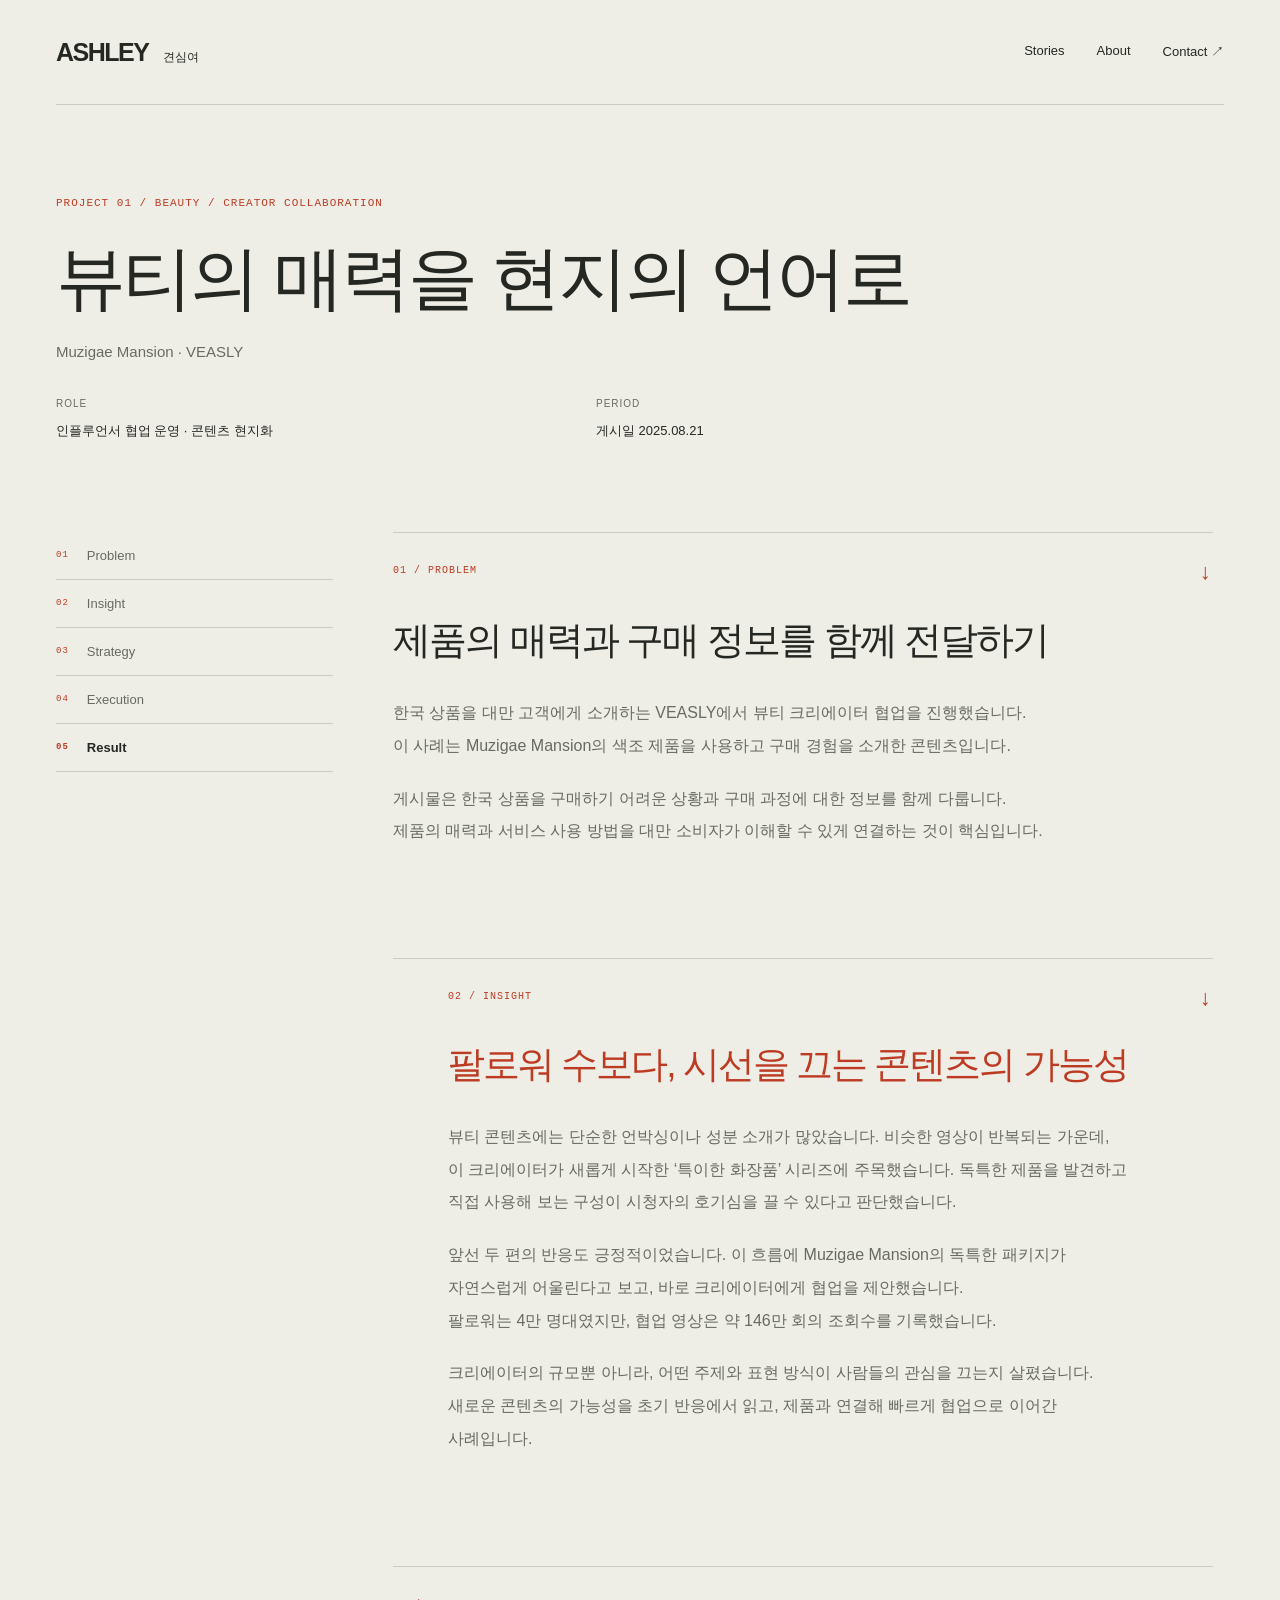
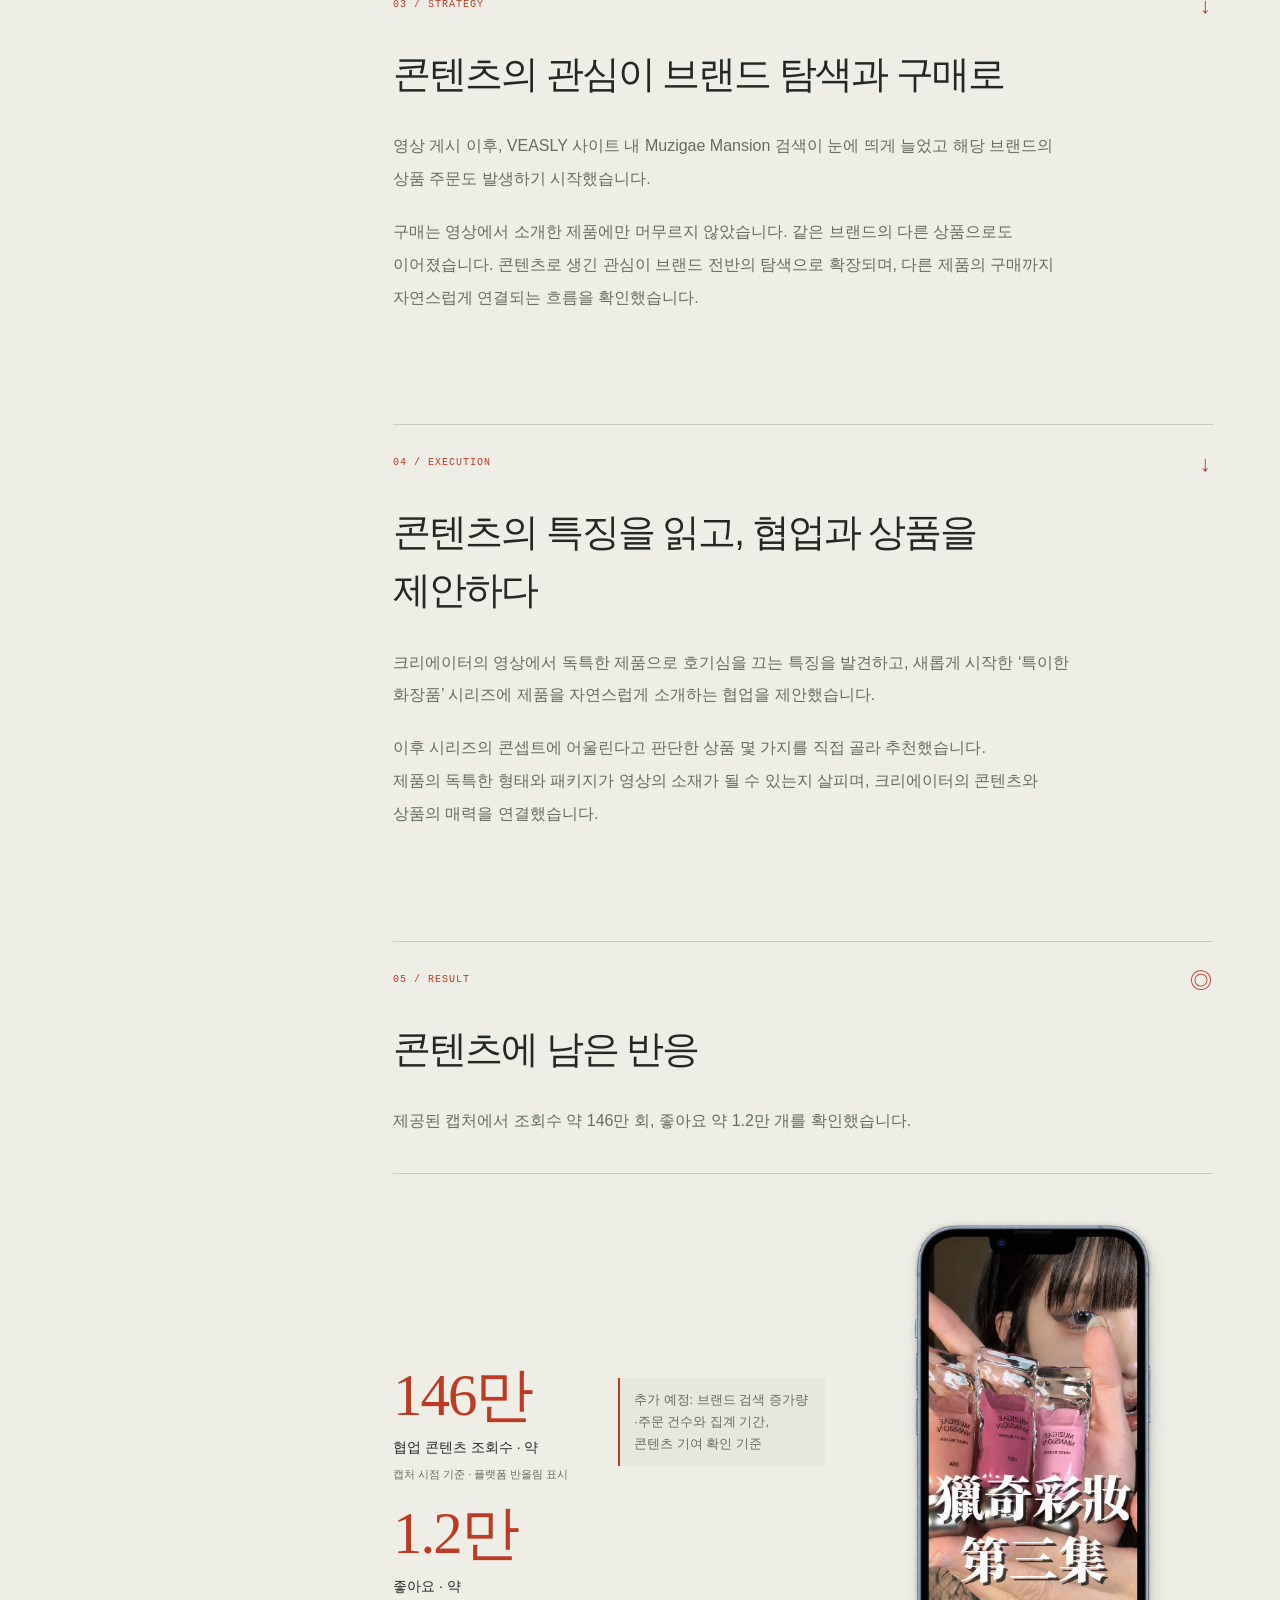
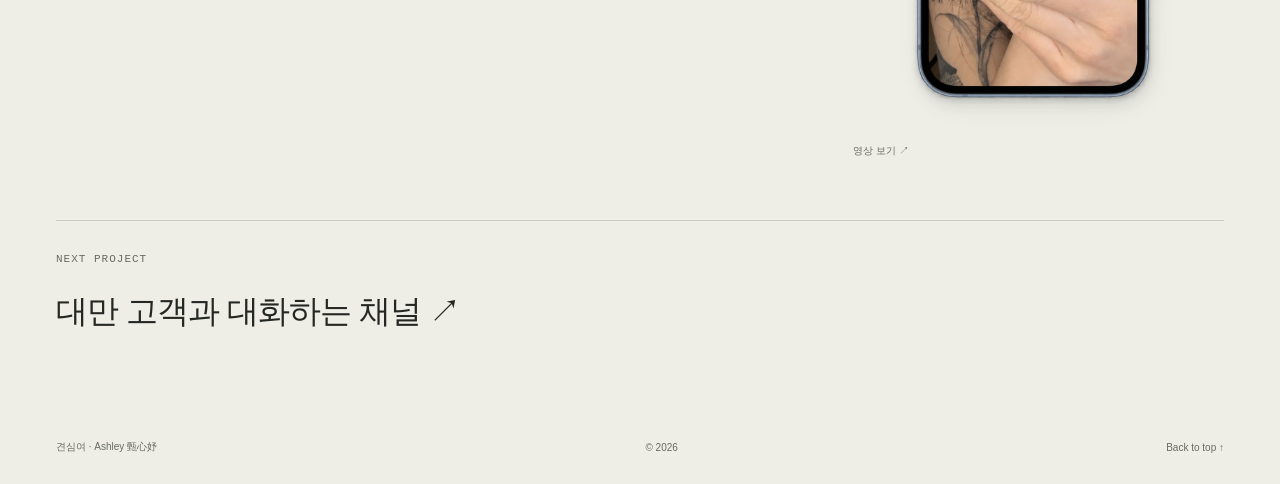
==== commit a01a39a4: "Update APR portfolio navigation and mobile layout" ====
--- a/portfolio/beauty.html
+++ b/portfolio/beauty.html
@@ -1 +1 @@
-<!doctype html><html lang="ko"><head><meta charset="utf-8"><meta name="viewport" content="width=device-width, initial-scale=1"><meta name="description" content="Muzigae Mansion · VEASLY / 인플루언서 협업 운영 · 콘텐츠 현지화"><meta name="theme-color" content="#eeeee7"><title>뷰티의 매력을 현지의 언어로 — 견심여</title><link rel="icon" href="./assets/favicon.svg" type="image/svg+xml"><link rel="stylesheet" href="./style.css?v=beauty-phone-large-1"><script src="./script.js" defer></script></head><body id="top"><a class="skip" href="#main">본문으로 이동</a><header class="header"><a class="wordmark" href="index.html#home" aria-label="견심여 홈">ASHLEY<span>견심여</span></a><nav aria-label="주요 메뉴"><a href="index.html#work">Stories</a><a href="index.html#about">About</a><a href="index.html#contact">Contact <span aria-hidden="true">↗</span></a></nav></header><main id="main" class="case-main wrap narrative-case"><a class="back-link mono" href="index.html#work">← SELECTED STORIES</a><div class="case-title"><p class="mono">PROJECT 01 / BEAUTY / CREATOR COLLABORATION</p><h1>뷰티의 매력을 현지의 언어로</h1><p class="case-brand">Muzigae Mansion · VEASLY</p><dl class="case-meta"><div><dt>ROLE</dt><dd>인플루언서 협업 운영 · 콘텐츠 현지화</dd></div><div><dt>PERIOD</dt><dd>게시일 2025.08.21 · 전체 기간 [내용 추가 필요]</dd></div></dl></div><div class="story-flow"><nav class="story-progress" aria-label="프로젝트 이야기 순서"><a href="#problem" data-stage="problem"><span class="mono">01</span>Problem</a><a href="#insight" data-stage="insight"><span class="mono">02</span>Insight</a><a href="#strategy" data-stage="strategy"><span class="mono">03</span>Strategy</a><a href="#execution" data-stage="execution"><span class="mono">04</span>Execution</a><a href="#result" data-stage="result"><span class="mono">05</span>Result</a></nav><div class="story-chapters"><section class="story-chapter" id="problem"><div class="chapter-label mono"><span>01 / PROBLEM</span><span aria-hidden="true">↓</span></div><h2>제품의 매력과 구매 정보를 함께 전달하기</h2><p>한국 상품을 대만 고객에게 소개하는 VEASLY에서 뷰티 크리에이터 협업을 진행했습니다. 이 사례는 Muzigae Mansion의 색조 제품을 사용하고 구매 경험을 소개한 콘텐츠입니다.</p><p>게시물은 한국 상품을 구매하기 어려운 상황과 구매 과정에 대한 정보를 함께 다룹니다. 제품의 매력과 서비스 사용 방법을 대만 소비자가 이해할 수 있게 연결하는 것이 핵심입니다.</p></section><section class="story-chapter" id="insight"><div class="chapter-label mono"><span>02 / INSIGHT</span><span aria-hidden="true">↓</span></div><h2>팔로워 수보다, 시선을 끄는 콘텐츠의 가능성</h2><p>뷰티 콘텐츠에는 단순한 언박싱이나 성분 소개가 많았습니다. 비슷한 영상이 반복되는 가운데, 이 크리에이터가 새롭게 시작한 ‘특이한 화장품’ 시리즈에 주목했습니다. 독특한 제품을 발견하고 직접 사용해 보는 구성이 시청자의 호기심을 끌 수 있다고 판단했습니다.</p><p>앞선 두 편의 반응도 긍정적이었습니다. 이 흐름에 Muzigae Mansion의 독특한 패키지가 자연스럽게 어울린다고 보고, 바로 크리에이터에게 협업을 제안했습니다. 팔로워는 4만 명대였지만, 협업 영상은 약 146만 회의 조회수를 기록했습니다.</p><p>크리에이터의 규모뿐 아니라, 어떤 주제와 표현 방식이 사람들의 관심을 끄는지 살폈습니다. 새로운 콘텐츠의 가능성을 초기 반응에서 읽고, 제품과 연결해 빠르게 협업으로 이어간 사례입니다.</p></section><section class="story-chapter" id="strategy"><div class="chapter-label mono"><span>03 / STRATEGY</span><span aria-hidden="true">↓</span></div><h2>콘텐츠의 관심이 브랜드 탐색과 구매로</h2><p>영상 게시 이후, VEASLY 사이트 내 Muzigae Mansion 검색이 눈에 띄게 늘었고 해당 브랜드의 상품 주문도 발생하기 시작했습니다.</p><p>구매는 영상에서 소개한 제품에만 머무르지 않았습니다. 같은 브랜드의 다른 상품으로도 이어졌습니다. 콘텐츠로 생긴 관심이 브랜드 전반의 탐색으로 확장되며, 다른 제품의 구매까지 자연스럽게 연결되는 흐름을 확인했습니다.</p></section><section class="story-chapter" id="execution"><div class="chapter-label mono"><span>04 / EXECUTION</span><span aria-hidden="true">↓</span></div><h2>콘텐츠의 특징을 읽고, 협업과 상품을 제안하다</h2><p>크리에이터의 영상에서 독특한 제품으로 호기심을 끄는 특징을 발견하고, 새롭게 시작한 ‘특이한 화장품’ 시리즈에 제품을 자연스럽게 소개하는 협업을 제안했습니다.</p><p>이후 시리즈의 콘셉트에 어울린다고 판단한 상품 몇 가지를 직접 골라 추천했습니다. 제품의 독특한 형태와 패키지가 영상의 소재가 될 수 있는지 살피며, 크리에이터의 콘텐츠와 상품의 매력을 연결했습니다.</p></section><section class="story-chapter" id="result"><div class="chapter-label mono"><span>05 / RESULT</span><span aria-hidden="true">◎</span></div><h2>콘텐츠에 남은 반응</h2><p>제공된 캡처에서 조회수 약 146만 회, 좋아요 약 1.2만 개를 확인했습니다.</p><div class="beauty-result-spread"><div class="beauty-result-stats"><div class="case-metric"><strong>146만</strong><span>협업 콘텐츠 조회수 · 약</span><small>캡처 시점 기준 · 플랫폼 반올림 표시</small></div><div class="beauty-secondary-metrics"><div><strong>1.2만</strong><span>좋아요 · 약</span></div></div></div><figure class="beauty-result-phone"><a href="https://www.instagram.com/p/DNnHsv1TJXb/" target="_blank" rel="noopener noreferrer" aria-label="觀看美妝合作影片，於新分頁開啟 Instagram"><img src="./assets/beauty-phone-soft.png" alt="Muzigae Mansion 合作影片的手機展示圖" loading="lazy"></a><figcaption><a href="https://www.instagram.com/p/DNnHsv1TJXb/" target="_blank" rel="noopener noreferrer">영상 보기 ↗</a></figcaption></figure></div></section></div></div><div class="next-project"><span class="mono">NEXT PROJECT</span><a href="gd.html">소장하는 굿즈에서, 전시하는 경험으로 ↗</a></div></main><footer class="wrap footer"><span>견심여 · Ashley 甄心妤</span><span>© <span id="year">2026</span></span><a href="#top">Back to top ↑</a></footer></body></html>+<!doctype html><html lang="ko"><head><meta charset="utf-8"><meta name="viewport" content="width=device-width, initial-scale=1"><meta name="description" content="Muzigae Mansion · VEASLY / 인플루언서 협업 운영 · 콘텐츠 현지화"><meta name="theme-color" content="#eeeee7"><title>뷰티의 매력을 현지의 언어로 — 견심여</title><link rel="icon" href="./assets/favicon.svg" type="image/svg+xml"><link rel="stylesheet" href="./style.css?v=apr-role-order-20261009-1"><script src="./script.js" defer></script></head><body id="top"><a class="skip" href="#main">본문으로 이동</a><header class="header"><a class="wordmark" href="index.html#home" aria-label="견심여 홈">ASHLEY<span>견심여</span></a><nav aria-label="주요 메뉴"><a href="index.html#work">Stories</a><a href="index.html#about">About</a><a href="index.html#contact">Contact <span aria-hidden="true">↗</span></a></nav></header><main id="main" class="case-main wrap narrative-case"><div class="case-title"><p class="mono">PROJECT 01 / BEAUTY / CREATOR COLLABORATION</p><h1>뷰티의 매력을 현지의 언어로</h1><p class="case-brand">Muzigae Mansion · VEASLY</p><dl class="case-meta"><div><dt>ROLE</dt><dd>인플루언서 협업 운영 · 콘텐츠 현지화</dd></div><div><dt>PERIOD</dt><dd>게시일 2025.08.21</dd></div></dl></div><div class="story-flow"><nav class="story-progress" aria-label="프로젝트 이야기 순서"><a href="#problem" data-stage="problem"><span class="mono">01</span>Problem</a><a href="#insight" data-stage="insight"><span class="mono">02</span>Insight</a><a href="#strategy" data-stage="strategy"><span class="mono">03</span>Strategy</a><a href="#execution" data-stage="execution"><span class="mono">04</span>Execution</a><a href="#result" data-stage="result"><span class="mono">05</span>Result</a></nav><div class="story-chapters"><section class="story-chapter" id="problem"><div class="chapter-label mono"><span>01 / PROBLEM</span><span aria-hidden="true">↓</span></div><h2>제품의 매력과 구매 정보를 함께 전달하기</h2><p>한국 상품을 대만 고객에게 소개하는 VEASLY에서 뷰티 크리에이터 협업을 진행했습니다.<br>이 사례는 Muzigae Mansion의 색조 제품을 사용하고 구매 경험을 소개한 콘텐츠입니다.</p><p>게시물은 한국 상품을 구매하기 어려운 상황과 구매 과정에 대한 정보를 함께 다룹니다.<br>제품의 매력과 서비스 사용 방법을 대만 소비자가 이해할 수 있게 연결하는 것이 핵심입니다.</p></section><section class="story-chapter" id="insight"><div class="chapter-label mono"><span>02 / INSIGHT</span><span aria-hidden="true">↓</span></div><h2>팔로워 수보다, 시선을 끄는 콘텐츠의 가능성</h2><p>뷰티 콘텐츠에는 단순한 언박싱이나 성분 소개가 많았습니다. 비슷한 영상이 반복되는 가운데, 이 크리에이터가 새롭게 시작한 ‘특이한 화장품’ 시리즈에 주목했습니다. 독특한 제품을 발견하고 직접 사용해 보는 구성이 시청자의 호기심을 끌 수 있다고 판단했습니다.</p><p>앞선 두 편의 반응도 긍정적이었습니다. 이 흐름에 Muzigae Mansion의 독특한 패키지가 자연스럽게 어울린다고 보고, 바로 크리에이터에게 협업을 제안했습니다.<br>팔로워는 4만 명대였지만, 협업 영상은 약 146만 회의 조회수를 기록했습니다.</p><p>크리에이터의 규모뿐 아니라, 어떤 주제와 표현 방식이 사람들의 관심을 끄는지 살폈습니다. 새로운 콘텐츠의 가능성을 초기 반응에서 읽고, 제품과 연결해 빠르게 협업으로 이어간 사례입니다.</p></section><section class="story-chapter" id="strategy"><div class="chapter-label mono"><span>03 / STRATEGY</span><span aria-hidden="true">↓</span></div><h2>콘텐츠의 관심이 브랜드 탐색과 구매로</h2><p>영상 게시 이후, VEASLY 사이트 내 Muzigae Mansion 검색이 눈에 띄게 늘었고 해당 브랜드의 상품 주문도 발생하기 시작했습니다.</p><p>구매는 영상에서 소개한 제품에만 머무르지 않았습니다. 같은 브랜드의 다른 상품으로도 이어졌습니다. 콘텐츠로 생긴 관심이 브랜드 전반의 탐색으로 확장되며, 다른 제품의 구매까지 자연스럽게 연결되는 흐름을 확인했습니다.</p></section><section class="story-chapter" id="execution"><div class="chapter-label mono"><span>04 / EXECUTION</span><span aria-hidden="true">↓</span></div><h2>콘텐츠의 특징을 읽고, 협업과 상품을 제안하다</h2><p>크리에이터의 영상에서 독특한 제품으로 호기심을 끄는 특징을 발견하고, 새롭게 시작한 ‘특이한 화장품’ 시리즈에 제품을 자연스럽게 소개하는 협업을 제안했습니다.</p><p>이후 시리즈의 콘셉트에 어울린다고 판단한 상품 몇 가지를 직접 골라 추천했습니다.<br>제품의 독특한 형태와 패키지가 영상의 소재가 될 수 있는지 살피며, 크리에이터의 콘텐츠와 상품의 매력을 연결했습니다.</p></section><section class="story-chapter" id="result"><div class="chapter-label mono"><span>05 / RESULT</span><span aria-hidden="true">◎</span></div><h2>콘텐츠에 남은 반응</h2><p>제공된 캡처에서 조회수 약 146만 회, 좋아요 약 1.2만 개를 확인했습니다.</p><div class="beauty-result-spread"><div class="beauty-result-stats"><div class="case-metric"><strong>146만</strong><span>협업 콘텐츠 조회수 · 약</span><small>캡처 시점 기준 · 플랫폼 반올림 표시</small></div><p class="pending-data">추가 예정: 브랜드 검색 증가량·주문 건수와 집계 기간, 콘텐츠 기여 확인 기준</p><div class="beauty-secondary-metrics"><div><strong>1.2만</strong><span>좋아요 · 약</span></div></div></div><figure class="beauty-result-phone"><a href="https://www.instagram.com/p/DNnHsv1TJXb/" target="_blank" rel="noopener noreferrer" aria-label="觀看美妝合作影片，於新分頁開啟 Instagram"><img src="./assets/beauty-phone-soft.png" alt="Muzigae Mansion 合作影片的手機展示圖" loading="lazy"></a><figcaption><a href="https://www.instagram.com/p/DNnHsv1TJXb/" target="_blank" rel="noopener noreferrer">영상 보기 ↗</a></figcaption></figure></div></section></div></div><div class="next-project"><span class="mono">NEXT PROJECT</span><a href="social.html">대만 고객과 대화하는 채널 ↗</a></div></main><footer class="wrap footer"><span>견심여 · Ashley 甄心妤</span><span>© <span id="year">2026</span></span><a href="#top">Back to top ↑</a></footer></body></html>
--- a/portfolio/style.css
+++ b/portfolio/style.css
@@ -1,4 +1,4 @@
-:root{--paper:#eeeee7;--ink:#252723;--muted:#686b62;--line:#c9cdc1;--accent:#bd3b23;--dark:#25342c}*{box-sizing:border-box}html{scroll-behavior:smooth;scroll-padding-top:30px}body{margin:0;background:var(--paper);color:var(--ink);font-family:Arial,'Apple SD Gothic Neo','Malgun Gothic',sans-serif;-webkit-font-smoothing:antialiased}a{color:inherit;text-decoration:none}img{display:block;max-width:100%;height:auto}p,dd{word-break:keep-all;overflow-wrap:anywhere}button,a{-webkit-tap-highlight-color:transparent}a:focus-visible{outline:2px solid var(--accent);outline-offset:6px}a:hover{color:var(--accent)}.wrap{max-width:1340px;width:calc(100% - 112px);margin:auto}.mono{font-family:'Courier New',monospace;font-size:11px;line-height:1.5;letter-spacing:1px}.header{width:calc(100% - 112px);max-width:1340px;margin:auto;height:105px;display:flex;justify-content:space-between;align-items:center;border-bottom:1px solid var(--line)}.wordmark{font-size:25px;font-weight:800;letter-spacing:-1.5px;display:flex;align-items:baseline;gap:15px}.wordmark span{font-size:12px;font-weight:500;letter-spacing:0}nav{display:flex;gap:32px;font-size:13px}.skip{position:absolute;top:-100px;left:10px;padding:15px;background:var(--ink);color:white;z-index:20}.skip:focus{top:10px}.hero{padding-top:32px}.hero-top{display:flex;justify-content:space-between}.hero h1{font-size:clamp(54px,7.2vw,108px);font-weight:600;line-height:1.13;letter-spacing:-6px;margin:57px 0 38px;word-break:keep-all}.hero em{font-style:normal;color:var(--accent)}.hero-end{display:flex;justify-content:space-between;align-items:end;margin-bottom:40px}.hero-end p{font-size:15px;line-height:1.85;margin:0;color:var(--muted)}.hero-end p span{font-size:11px;letter-spacing:1.5px;margin-left:12px;color:var(--accent)}.circle-link{width:64px;height:64px;border:1px solid var(--ink);border-radius:50%;display:grid;place-items:center;font-size:26px;transition:background .2s}.circle-link:hover{background:var(--ink);color:var(--paper)}figure{margin:0}.hero-feature{position:relative;background:#151715;height:530px;overflow:hidden}.hero-feature>a{display:block;height:100%}.hero-feature img{width:100%;height:100%;object-fit:contain;object-position:65% 45%}.hero-feature figcaption{position:absolute;left:36px;bottom:34px;display:flex;flex-direction:column;gap:13px;color:var(--paper);pointer-events:none}.hero-feature figcaption>span{font-family:'Courier New',monospace;font-size:10px;letter-spacing:2px}.hero-feature figcaption>a{font-size:23px;letter-spacing:-.5px;pointer-events:auto}.hero-feature figcaption>a:hover{color:#eaa990}.hero-caption{display:flex;justify-content:space-between;padding-top:15px;font-size:9px;color:var(--muted)}.about{margin-top:125px;padding-top:26px;border-top:1px solid var(--line);display:grid;grid-template-columns:1fr 3fr;gap:30px}.section-label{color:var(--muted)}h2{font-size:clamp(30px,3.2vw,46px);line-height:1.4;font-weight:500;letter-spacing:-2px;margin:0;word-break:keep-all}.about-copy{display:grid;grid-template-columns:1fr 1fr;gap:38px;margin:35px 0 55px}.about-copy p,.skills p{font-size:15px;line-height:1.9;color:var(--muted);margin:0}.skills{display:grid;grid-template-columns:repeat(3,1fr);gap:26px}.skills>div{border-top:1px solid var(--line);padding-top:20px}.skills .mono{font-size:9px;color:var(--accent)}.skills h3{font-size:18px;font-weight:500;letter-spacing:-.5px;margin:15px 0}.skills p{font-size:13px}.career{margin-top:65px}.career-head{display:flex;justify-content:space-between;align-items:center;margin-bottom:22px}.career-head h3{font-size:21px;font-weight:500;margin:0}.career-head>span{font-size:13px;color:var(--muted)}.career-row{display:grid;grid-template-columns:1fr 2fr;gap:25px;border-top:1px solid var(--line);padding:24px 0}.career-row .mono{color:var(--muted)}h4{font-size:16px;font-weight:500;margin:0}.career-row p{font-size:13px;color:var(--muted);line-height:1.7;margin:7px 0 0}.career-row .small{font-size:11px}.language{border-top:1px solid var(--line);display:flex;gap:25px;padding-top:20px;font-size:11px;color:var(--muted)}.work{margin-top:125px;padding-top:25px;border-top:1px solid var(--line)}.section-heading{display:flex;justify-content:space-between;align-items:end;margin:28px 0 50px}.section-heading p{font-size:13px;line-height:1.8;color:var(--muted);margin:0}.work-grid{display:grid;grid-template-columns:1fr 1fr;column-gap:40px;row-gap:70px}.work-image{height:440px;display:block;position:relative;overflow:hidden;background:#dfe1d7}.work-image img{height:100%;width:100%;object-fit:cover;transition:transform .5s}.work-image:hover img{transform:scale(1.025)}.beauty .work-image img{object-position:left;object-fit:cover;width:200%;max-width:none}.gd .work-image img{object-fit:contain;background:#171916}.camera .work-image img{object-position:50% 48%}.lifestyle .work-image img{object-position:left;width:200%;max-width:none}.social .work-image img{object-fit:contain;background:#dddcd4}.image-index{position:absolute;top:17px;left:17px;font-size:9px;letter-spacing:1px;background:var(--paper);color:var(--ink);padding:7px 10px}.image-arrow{position:absolute;right:17px;bottom:17px;font-size:24px;background:var(--paper);width:42px;height:42px;display:grid;place-items:center;color:var(--ink)}.work-heading{margin:23px 0 8px}.work-heading .mono{color:var(--accent);font-size:9px}.work-heading h3{font-size:25px;line-height:1.45;font-weight:500;letter-spacing:-1px;margin:10px 0}.brand{color:var(--muted);font-size:12px;margin:0 0 22px}.work-meta{margin:0;font-size:12px;line-height:1.7}.work-meta>div{display:grid;grid-template-columns:42px 1fr;margin:8px 0}.work-meta dt{color:var(--muted)}dd{margin:0}.work-result{margin-top:25px;border-top:1px solid var(--line);padding-top:20px;display:flex;align-items:center;gap:20px}.work-result strong{font-size:34px;font-weight:500;letter-spacing:-1.5px;white-space:nowrap}.work-result>span{font-size:12px;line-height:1.7}.work-result small{display:block;font-size:10px;color:var(--muted);line-height:1.6;margin-top:4px}.text-link{margin-top:22px;display:inline-flex;gap:45px;font-size:12px;border-bottom:1px solid var(--ink);padding-bottom:7px}.contact{margin-top:130px;background:var(--dark);color:var(--paper);padding:65px 0 45px}.contact .section-label{color:#bbc8b9}.contact h2{font-size:clamp(32px,4.5vw,64px);margin:35px 0}.email{display:flex;justify-content:space-between;align-items:center;font-size:clamp(22px,3.1vw,45px);letter-spacing:-1px;border-bottom:1px solid #637565;padding:0 0 30px}.email:hover{color:#c4d3a6}.contact-links{display:flex;justify-content:space-between;gap:30px;margin-top:26px;color:#c1cbbb;font-size:11px;line-height:1.8}.contact-links>div{display:flex;gap:25px}.footer{display:flex;justify-content:space-between;align-items:center;padding:30px 0;font-size:10px;color:var(--muted)}.case-main{padding-top:35px}.back-link{color:var(--muted)}.case-title{margin:55px 0 45px;max-width:1050px}.case-title>.mono{color:var(--accent)}.case-title h1{font-size:clamp(38px,5.5vw,74px);font-weight:500;line-height:1.3;letter-spacing:-3px;word-break:keep-all;margin:20px 0}.case-brand{color:var(--muted);font-size:15px}.case-meta{display:grid;grid-template-columns:1fr 1fr;gap:30px;margin-top:35px;font-size:13px;line-height:1.8}.case-meta dt{font-size:10px;color:var(--muted);letter-spacing:1px;margin-bottom:6px}.case-cover{background:#dfe1d7}.case-cover img{height:580px;width:100%;object-fit:contain}.case-cover.gd{background:#171916}.case-cover figcaption{background:var(--paper);padding-top:12px;font-size:11px;color:var(--muted)}.case-layout{display:grid;grid-template-columns:1fr 3fr;gap:55px;margin-top:85px}.case-nav{align-self:start;position:sticky;top:30px;display:flex;flex-direction:column;gap:18px;font-size:12px;color:var(--muted)}.case-copy{max-width:790px}.case-section{padding-top:23px;border-top:1px solid var(--line);margin-bottom:65px;scroll-margin-top:30px}.case-section>.mono{font-size:10px;color:var(--accent)}.case-section h2{font-size:29px;letter-spacing:-1px;margin:14px 0 18px}.case-section p{font-size:16px;line-height:2;color:var(--muted);margin:0}.case-metric{display:grid;grid-template-columns:1fr;gap:10px;margin:30px 0}.case-metric strong{font-size:65px;letter-spacing:-3px;font-weight:500}.case-metric span{font-size:14px}.case-metric small{font-size:11px;color:var(--muted)}.evidence{background:#e4e5dd;padding:20px}.evidence img{max-height:560px;object-fit:contain;width:100%}.evidence figcaption{font-size:11px;line-height:1.8;color:var(--muted);margin-top:15px}.next-project{border-top:1px solid var(--line);padding:30px 0 75px;display:flex;flex-direction:column;gap:20px}.next-project .mono{color:var(--muted)}.next-project a{font-size:32px;line-height:1.5;letter-spacing:-1px;word-break:keep-all}@media(min-width:1500px){.hero h1{font-size:108px}}@media(max-width:1000px){.wrap,.header{width:calc(100% - 64px)}.hero h1{letter-spacing:-4px}.hero-feature{height:450px}.hero-feature figcaption>a{font-size:18px}.about{grid-template-columns:1fr;gap:30px}.work-image{height:370px}.work-heading h3{font-size:22px}.case-layout{grid-template-columns:1fr 3fr;gap:30px}.case-cover img{height:500px}}@media(max-width:640px){.wrap,.header{width:calc(100% - 40px)}.header{height:80px}.wordmark{font-size:21px;gap:8px}.wordmark span{font-size:10px}nav{gap:17px;font-size:11px}.hero{padding-top:23px}.hero-top{font-size:9px;letter-spacing:.6px}.hero h1{font-size:clamp(38px,9vw,58px);letter-spacing:-2.8px;line-height:1.25;margin:40px 0 30px}.hero-end p{font-size:12px;line-height:1.9;max-width:260px}.circle-link{width:42px;height:42px;flex-shrink:0;font-size:20px}.hero-feature{height:370px}.hero-feature img{object-position:center;height:300px}.hero-feature figcaption{left:20px;right:15px;bottom:20px;gap:8px}.hero-feature figcaption>a{font-size:15px;line-height:1.6}.hero-caption{font-size:8px;letter-spacing:0;gap:20px;line-height:1.6}.hero-caption>span:last-child{text-align:right}.about,.work{margin-top:75px}.about-copy{grid-template-columns:1fr;gap:18px;margin:26px 0 35px}.about-copy p{font-size:14px}.skills{grid-template-columns:1fr;gap:25px}.skills h3{font-size:19px;margin:12px 0}.skills p{font-size:14px}.career{margin-top:40px}.career-row{grid-template-columns:1fr;gap:12px;padding:22px 0}.language{gap:14px;font-size:10px}.section-heading{align-items:start;flex-direction:column;gap:20px;margin-bottom:35px}.section-heading h2{font-size:30px}.work-grid{grid-template-columns:1fr;gap:48px}.work-image{height:380px}.work-heading h3{font-size:24px}.work-result{gap:18px}.contact{margin-top:75px;padding:45px 0 30px}.contact h2{font-size:30px;letter-spacing:-1.5px;margin:28px 0}.email{font-size:clamp(17px,5vw,25px);letter-spacing:-.5px;padding-bottom:25px}.contact-links{flex-direction:column;gap:15px}.contact-links>div{flex-direction:column;gap:5px}.footer{font-size:9px;gap:10px;line-height:1.5}.case-main{padding-top:25px}.case-title{margin:35px 0}.case-title h1{font-size:38px;letter-spacing:-2px}.case-meta{grid-template-columns:1fr;gap:18px}.case-cover img{height:390px}.case-layout{grid-template-columns:1fr;gap:35px;margin-top:45px}.case-nav{position:static;flex-direction:row;flex-wrap:wrap;gap:15px;padding-bottom:20px;border-bottom:1px solid var(--line);font-size:11px}.case-section{margin-bottom:45px}.case-section p{font-size:15px;line-height:1.95}.evidence{padding:12px}.next-project a{font-size:25px}}@media(prefers-reduced-motion:reduce){html{scroll-behavior:auto}*{transition:none!important}}
+:root{--paper:#eeeee7;--ink:#252723;--muted:#686b62;--line:#c9cdc1;--accent:#bd3b23;--dark:#25342c}*{box-sizing:border-box}html{scroll-behavior:smooth;scroll-padding-top:30px}body{margin:0;background:var(--paper);color:var(--ink);font-family:Arial,'Apple SD Gothic Neo','Malgun Gothic',sans-serif;-webkit-font-smoothing:antialiased}a{color:inherit;text-decoration:none}img{display:block;max-width:100%;height:auto}p,dd{word-break:keep-all;overflow-wrap:anywhere}button,a{-webkit-tap-highlight-color:transparent}a:focus-visible{outline:2px solid var(--accent);outline-offset:6px}a:hover{color:var(--accent)}.wrap{max-width:1340px;width:calc(100% - 112px);margin:auto}.mono{font-family:'Courier New',monospace;font-size:11px;line-height:1.5;letter-spacing:1px}.header{width:calc(100% - 112px);max-width:1340px;margin:auto;height:105px;display:flex;justify-content:space-between;align-items:center;border-bottom:1px solid var(--line)}.wordmark{font-size:25px;font-weight:800;letter-spacing:-1.5px;display:flex;align-items:baseline;gap:15px}.wordmark span{font-size:12px;font-weight:500;letter-spacing:0}nav{display:flex;gap:32px;font-size:13px}.skip{position:absolute;top:-100px;left:10px;padding:15px;background:var(--ink);color:white;z-index:20}.skip:focus{top:10px}.hero{padding-top:32px}.hero-top{display:flex;justify-content:space-between}.hero h1{font-size:clamp(54px,7.2vw,108px);font-weight:600;line-height:1.13;letter-spacing:-6px;margin:57px 0 38px;word-break:keep-all}.hero em{font-style:normal;color:var(--accent)}.hero-end{display:flex;justify-content:space-between;align-items:end;margin-bottom:40px}.hero-end p{font-size:15px;line-height:1.85;margin:0;color:var(--muted)}.hero-end p span{font-size:11px;letter-spacing:1.5px;margin-left:12px;color:var(--accent)}.circle-link{width:64px;height:64px;border:1px solid var(--ink);border-radius:50%;display:grid;place-items:center;font-size:26px;transition:background .2s}.circle-link:hover{background:var(--ink);color:var(--paper)}figure{margin:0}.hero-feature{position:relative;background:#151715;height:530px;overflow:hidden}.hero-feature>a{display:block;height:100%}.hero-feature img{width:100%;height:100%;object-fit:contain;object-position:65% 45%}.hero-feature figcaption{position:absolute;left:36px;bottom:34px;display:flex;flex-direction:column;gap:13px;color:var(--paper);pointer-events:none}.hero-feature figcaption>span{font-family:'Courier New',monospace;font-size:10px;letter-spacing:2px}.hero-feature figcaption>a{font-size:23px;letter-spacing:-.5px;pointer-events:auto}.hero-feature figcaption>a:hover{color:#eaa990}.hero-caption{display:flex;justify-content:space-between;padding-top:15px;font-size:9px;color:var(--muted)}.about{margin-top:125px;padding-top:26px;border-top:1px solid var(--line);display:grid;grid-template-columns:1fr 3fr;gap:30px}.section-label{color:var(--muted)}h2{font-size:clamp(30px,3.2vw,46px);line-height:1.4;font-weight:500;letter-spacing:-2px;margin:0;word-break:keep-all}.about-copy{display:grid;grid-template-columns:1fr 1fr;gap:38px;margin:35px 0 55px}.about-copy-single{grid-template-columns:1fr}.recommendation-cta{max-width:310px;margin:-25px 0 52px}.recommendation-cta a{display:flex;justify-content:space-between;align-items:center;border-bottom:1px solid var(--ink);padding-bottom:10px;font-size:14px}.recommendation-cta p{margin:10px 0 0;color:var(--muted);font-size:11px;line-height:1.6}.about-copy p,.skills p{font-size:15px;line-height:1.9;color:var(--muted);margin:0}.skills{display:grid;grid-template-columns:repeat(3,1fr);gap:26px}.skills>div{border-top:1px solid var(--line);padding-top:20px}.skills .mono{font-size:9px;color:var(--accent)}.skills h3{font-size:18px;font-weight:500;letter-spacing:-.5px;margin:15px 0}.skills p{font-size:13px}.career{margin-top:65px}.career-head{display:flex;justify-content:space-between;align-items:center;margin-bottom:22px}.career-head h3{font-size:21px;font-weight:500;margin:0}.career-head>span{font-size:13px;color:var(--muted)}.career-row{display:grid;grid-template-columns:1fr 2fr;gap:25px;border-top:1px solid var(--line);padding:24px 0}.career-row .mono{color:var(--muted)}h4{font-size:16px;font-weight:500;margin:0}.career-row p{font-size:13px;color:var(--muted);line-height:1.7;margin:7px 0 0}.career-row .small{font-size:11px}.language{border-top:1px solid var(--line);display:flex;flex-wrap:wrap;gap:25px;padding-top:20px;font-size:11px;color:var(--muted)}.work{margin-top:125px;padding-top:25px;border-top:1px solid var(--line)}.section-heading{display:flex;justify-content:space-between;align-items:end;margin:28px 0 50px}.section-heading p{font-size:13px;line-height:1.8;color:var(--muted);margin:0}.work-grid{display:grid;grid-template-columns:1fr 1fr;column-gap:40px;row-gap:70px}.work-image{height:440px;display:block;position:relative;overflow:hidden;background:#dfe1d7}.work-image img{height:100%;width:100%;object-fit:cover;transition:transform .5s}.work-image:hover img{transform:scale(1.025)}.beauty .work-image img{object-position:left;object-fit:cover;width:200%;max-width:none}.gd .work-image img{object-fit:contain;background:#171916}.camera .work-image img{object-position:50% 48%}.lifestyle .work-image img{object-position:left;width:200%;max-width:none}.social .work-image img{object-fit:contain;background:#dddcd4}.image-index{position:absolute;top:17px;left:17px;font-size:9px;letter-spacing:1px;background:var(--paper);color:var(--ink);padding:7px 10px}.image-arrow{position:absolute;right:17px;bottom:17px;font-size:24px;background:var(--paper);width:42px;height:42px;display:grid;place-items:center;color:var(--ink)}.work-heading{margin:23px 0 8px}.work-heading .mono{color:var(--accent);font-size:9px}.work-heading h3{font-size:25px;line-height:1.45;font-weight:500;letter-spacing:-1px;margin:10px 0}.brand{color:var(--muted);font-size:12px;margin:0 0 22px}.work-meta{margin:0;font-size:12px;line-height:1.7}.work-meta>div{display:grid;grid-template-columns:42px 1fr;margin:8px 0}.work-meta dt{color:var(--muted)}dd{margin:0}.work-result{margin-top:25px;border-top:1px solid var(--line);padding-top:20px;display:flex;align-items:center;gap:20px}.work-result strong{font-size:34px;font-weight:500;letter-spacing:-1.5px;white-space:nowrap}.work-result>span{font-size:12px;line-height:1.7}.work-result small{display:block;font-size:10px;color:var(--muted);line-height:1.6;margin-top:4px}.text-link{margin-top:22px;display:inline-flex;gap:45px;font-size:12px;border-bottom:1px solid var(--ink);padding-bottom:7px}.contact{margin-top:130px;background:var(--accent);color:var(--paper);padding:65px 0 45px;border-top:1px solid rgba(238,238,231,.55)}.contact .section-label{color:var(--paper)}.contact h2{font-size:clamp(32px,4.5vw,64px);margin:35px 0}.email{display:flex;justify-content:space-between;align-items:center;font-size:clamp(22px,3.1vw,45px);letter-spacing:-1px;border-bottom:1px solid rgba(238,238,231,.55);padding:0 0 30px}.email:hover{color:#fff}.contact-links{display:flex;justify-content:space-between;gap:30px;margin-top:26px;color:var(--paper);font-size:11px;line-height:1.8}.contact-links>div{display:flex;gap:25px}.footer{display:flex;justify-content:space-between;align-items:center;padding:30px 0;font-size:10px;color:var(--muted)}.case-main{padding-top:35px}.back-link{color:var(--muted)}.case-title{margin:55px 0 45px;max-width:1050px}.case-title>.mono{color:var(--accent)}.case-title h1{font-size:clamp(38px,5.5vw,74px);font-weight:500;line-height:1.3;letter-spacing:-3px;word-break:keep-all;margin:20px 0}.case-brand{color:var(--muted);font-size:15px}.case-meta{display:grid;grid-template-columns:1fr 1fr;gap:30px;margin-top:35px;font-size:13px;line-height:1.8}.case-meta dt{font-size:10px;color:var(--muted);letter-spacing:1px;margin-bottom:6px}.case-cover{background:#dfe1d7}.case-cover img{height:580px;width:100%;object-fit:contain}.case-cover.gd{background:#171916}.case-cover figcaption{background:var(--paper);padding-top:12px;font-size:11px;color:var(--muted)}.case-layout{display:grid;grid-template-columns:1fr 3fr;gap:55px;margin-top:85px}.case-nav{align-self:start;position:sticky;top:30px;display:flex;flex-direction:column;gap:18px;font-size:12px;color:var(--muted)}.case-copy{max-width:790px}.case-section{padding-top:23px;border-top:1px solid var(--line);margin-bottom:65px;scroll-margin-top:30px}.case-section>.mono{font-size:10px;color:var(--accent)}.case-section h2{font-size:29px;letter-spacing:-1px;margin:14px 0 18px}.case-section p{font-size:16px;line-height:2;color:var(--muted);margin:0}.case-metric{display:grid;grid-template-columns:1fr;gap:10px;margin:30px 0}.case-metric strong{font-size:65px;letter-spacing:-3px;font-weight:500}.case-metric span{font-size:14px}.case-metric small{font-size:11px;color:var(--muted)}.evidence{background:#e4e5dd;padding:20px}.evidence img{max-height:560px;object-fit:contain;width:100%}.evidence figcaption{font-size:11px;line-height:1.8;color:var(--muted);margin-top:15px}.pending-data{margin:16px 0 0;padding:11px 14px;border-left:2px solid var(--accent);background:rgba(201,205,193,.22);color:var(--muted);font-size:13px;line-height:1.7}.next-project{border-top:1px solid var(--line);padding:30px 0 75px;display:flex;flex-direction:column;gap:20px}.next-project .mono{color:var(--muted)}.next-project a{font-size:32px;line-height:1.5;letter-spacing:-1px;word-break:keep-all}@media(min-width:1500px){.hero h1{font-size:108px}}@media(max-width:1000px){.wrap,.header{width:calc(100% - 64px)}.hero h1{letter-spacing:-4px}.hero-feature{height:450px}.hero-feature figcaption>a{font-size:18px}.about{grid-template-columns:1fr;gap:30px}.work-image{height:370px}.work-heading h3{font-size:22px}.case-layout{grid-template-columns:1fr 3fr;gap:30px}.case-cover img{height:500px}}@media(max-width:640px){.wrap,.header{width:calc(100% - 40px)}.header{height:80px}.wordmark{font-size:21px;gap:8px}.wordmark span{font-size:10px}nav{gap:17px;font-size:11px}.hero{padding-top:23px}.hero-top{font-size:9px;letter-spacing:.6px}.hero h1{font-size:clamp(38px,9vw,58px);letter-spacing:-2.8px;line-height:1.25;margin:40px 0 30px}.hero-end p{font-size:12px;line-height:1.9;max-width:260px}.circle-link{width:42px;height:42px;flex-shrink:0;font-size:20px}.hero-feature{height:370px}.hero-feature img{object-position:center;height:300px}.hero-feature figcaption{left:20px;right:15px;bottom:20px;gap:8px}.hero-feature figcaption>a{font-size:15px;line-height:1.6}.hero-caption{font-size:8px;letter-spacing:0;gap:20px;line-height:1.6}.hero-caption>span:last-child{text-align:right}.about,.work{margin-top:75px}.about-copy{grid-template-columns:1fr;gap:18px;margin:26px 0 35px}.about-copy p{font-size:14px}.skills{grid-template-columns:1fr;gap:25px}.skills h3{font-size:19px;margin:12px 0}.skills p{font-size:14px}.career{margin-top:40px}.career-row{grid-template-columns:1fr;gap:12px;padding:22px 0}.language{gap:14px;font-size:10px}.section-heading{align-items:start;flex-direction:column;gap:20px;margin-bottom:35px}.section-heading h2{font-size:30px}.work-grid{grid-template-columns:1fr;gap:48px}.work-image{height:380px}.work-heading h3{font-size:24px}.work-result{gap:18px}.contact{margin-top:75px;padding:45px 0 30px}.contact h2{font-size:30px;letter-spacing:-1.5px;margin:28px 0}.email{font-size:clamp(17px,5vw,25px);letter-spacing:-.5px;padding-bottom:25px}.contact-links{flex-direction:column;gap:15px}.contact-links>div{flex-direction:column;gap:5px}.footer{font-size:9px;gap:10px;line-height:1.5}.case-main{padding-top:25px}.case-title{margin:35px 0}.case-title h1{font-size:38px;letter-spacing:-2px}.case-meta{grid-template-columns:1fr;gap:18px}.case-cover img{height:390px}.case-layout{grid-template-columns:1fr;gap:35px;margin-top:45px}.case-nav{position:static;flex-direction:row;flex-wrap:wrap;gap:15px;padding-bottom:20px;border-bottom:1px solid var(--line);font-size:11px}.case-section{margin-bottom:45px}.case-section p{font-size:15px;line-height:1.95}.evidence{padding:12px}.next-project a{font-size:25px}}@media(prefers-reduced-motion:reduce){html{scroll-behavior:auto}*{transition:none!important}}
 .hero-feature figcaption{background:#151715;padding:12px 16px;left:20px;bottom:20px;max-width:calc(100% - 40px)}
 /* Project Archive */
 .archive-intro{padding-top:30px;padding-bottom:55px}.archive-intro-body{display:flex;justify-content:space-between;align-items:flex-end;gap:40px;margin-top:42px}.archive-intro h1{font-size:clamp(40px,5.4vw,78px);letter-spacing:-4px;font-weight:500;line-height:1.2;margin:0;word-break:keep-all}.archive-intro em{font-style:normal;color:var(--accent)}.archive-intro-body>p{font-size:13px;line-height:1.9;color:var(--muted);margin:0 0 4px}.archive{border-top:1px solid var(--line);padding-top:23px}.archive-heading{display:flex;justify-content:space-between;align-items:center;margin-bottom:30px;gap:20px}.archive-heading h2{font-size:24px;letter-spacing:-.7px}.archive-count{font-size:12px;vertical-align:top;display:inline-block;margin:4px 0 0 10px;letter-spacing:0;color:var(--accent)}.archive-heading>.mono{color:var(--muted);font-size:10px}.archive-grid{display:grid;grid-template-columns:repeat(2,minmax(0,1fr));gap:48px 24px}.archive-link{display:block;color:var(--ink)}.archive-visual{position:relative;height:clamp(380px,44vw,620px);overflow:hidden;background:#dedfd6}.archive-visual img{width:100%;height:100%;object-fit:cover;transition:transform .65s cubic-bezier(.2,.7,.3,1)}.beauty .archive-visual img,.lifestyle .archive-visual img{width:200%;max-width:none;object-position:left}.gd .archive-visual{background:#171916}.gd .archive-visual img{object-fit:contain}.camera .archive-visual img{object-position:center}.social .archive-visual{background:#dadbd3}.social .archive-visual img{object-fit:contain}.archive-number{position:absolute;top:20px;left:20px;padding:7px 9px;background:var(--paper);font-size:10px;color:var(--ink)}.archive-open{position:absolute;right:20px;top:18px;background:var(--paper);color:var(--ink);height:35px;width:35px;display:grid;place-items:center;font-size:23px;transition:transform .3s}.archive-meta{padding-top:17px}.archive-title{display:flex;justify-content:space-between;align-items:baseline;gap:18px}.archive-title h3{font-size:21px;font-weight:500;letter-spacing:-.7px;line-height:1.5;margin:0;word-break:keep-all}.archive-year{font-family:'Courier New',monospace;font-size:11px;color:var(--muted);flex-shrink:0}.archive-meta>p{font-size:12px;color:var(--muted);margin:6px 0 0;line-height:1.7}.archive-reveal{position:absolute;bottom:0;left:0;right:0;background:var(--dark);color:var(--paper);padding:26px 28px;opacity:0;visibility:hidden;transform:translateY(12px);transition:opacity .25s,transform .25s}.archive-reveal p{font-size:14px;line-height:1.8;margin:0 0 16px;max-width:440px}.archive-reveal strong{display:block;font-size:22px;font-weight:500;letter-spacing:-.5px}.archive-reveal small{display:block;font-size:10px;color:#bdc9b9;line-height:1.7;margin-top:5px}.archive-reveal>.mono{display:block;font-size:9px;letter-spacing:1px;margin-top:22px}.archive-link:focus .archive-reveal{opacity:1;visibility:visible;transform:none}.archive-link:focus .archive-open{transform:rotate(45deg)}.archive-link:focus-visible{outline-offset:7px}.archive-item:last-child{grid-column:1 / -1;max-width:none}.archive-item:last-child .archive-visual{height:480px}.archive-item:last-child .archive-visual img{object-position:center}.archive-item:last-child .archive-reveal{width:50%;right:auto}.archive+.about{margin-top:110px}@media(hover:hover) and (pointer:fine){.archive-link:hover .archive-reveal{opacity:1;visibility:visible;transform:none}.archive-link:hover .archive-visual img{transform:scale(1.025)}.archive-link:hover .archive-open{transform:rotate(45deg)}}@media(max-width:1000px){.archive-intro-body{gap:30px}.archive-intro h1{font-size:55px;letter-spacing:-3px}.archive-intro-body>p{max-width:240px;font-size:12px}.archive-title{align-items:start;flex-direction:column;gap:5px}.archive-reveal{padding:22px}.archive-grid{gap:35px 20px}}@media(max-width:640px){.archive-intro{padding-top:22px;padding-bottom:35px}.archive-intro-body{margin-top:30px;flex-direction:column;align-items:start;gap:20px}.archive-intro h1{font-size:clamp(36px,9vw,55px);letter-spacing:-2px}.archive-intro-body>p{max-width:none;font-size:12px}.archive-heading{margin-bottom:22px;align-items:baseline}.archive-heading h2{font-size:21px}.archive-heading>.mono{font-size:8px;letter-spacing:0;max-width:90px;text-align:right}.archive-grid{grid-template-columns:1fr;gap:32px}.archive-visual{height:440px}.archive-title{flex-direction:row;align-items:baseline;gap:14px}.archive-title h3{font-size:19px}.archive-year{font-size:9px}.archive-meta>p{font-size:11px}.archive-item:last-child{grid-column:auto}.archive-item:last-child .archive-visual{height:440px}.archive-item:last-child .archive-reveal{width:auto;right:0}.archive+.about{margin-top:75px}}@media(max-width:640px),(hover:none),(pointer:coarse){.archive-reveal{position:static;opacity:1;visibility:visible;transform:none;padding:16px 18px;background:#e2e4da;color:var(--ink)}.archive-visual{height:auto!important}.archive-visual img{height:430px}.archive-reveal p{font-size:12px;margin-bottom:10px}.archive-reveal strong{font-size:18px}.archive-reveal small{color:var(--muted)}.archive-reveal>.mono{margin-top:12px}.archive-item:last-child .archive-reveal{width:auto}.archive-item:last-child .archive-visual img{height:430px}}@media(prefers-reduced-motion:reduce){.archive-reveal,.archive-visual img,.archive-open{transition:none}}
@@ -134,3 +134,80 @@
 .growth-column-bar{width:100%;border-radius:3px 3px 0 0}.growth-column-bar.baseline{height:74px;background:#939a8b}.growth-column-bar.current{height:320px;background:var(--accent)}
 .growth-column-date{padding:14px 0;font-size:14px;color:var(--muted)}
 @media(max-width:640px){.growth-column-bar.current{height:240px}.growth-column-bar.baseline{height:55.38px}.growth-column-plot{gap:48px;padding:24px 10px 0}.growth-column-date{font-size:12px}}
+
+/* GD case result: press coverage follows the creator collaboration proof. */
+.press-coverage{display:grid;grid-template-columns:minmax(220px,.8fr) minmax(0,1.2fr);gap:30px 56px;align-items:start;margin-top:52px;padding-top:28px;border-top:1px solid var(--line)}
+.press-copy>.mono{color:var(--accent)}
+.press-copy h3{font-size:clamp(25px,3vw,38px);font-weight:500;letter-spacing:-1.2px;margin:18px 0}
+.press-copy p{font-size:14px;line-height:1.9;color:var(--muted);margin:0}
+.press-links{display:grid;grid-template-columns:1fr 1fr;gap:12px}
+.press-links>a{display:flex;flex-direction:column;justify-content:space-between;min-height:150px;padding:20px;background:#e5e5dc;border:1px solid var(--line);transition:background .2s,color .2s}
+.press-links>a:hover{background:var(--ink);color:var(--paper)}
+.press-links .mono{color:var(--accent);font-size:9px}
+.press-links>a:hover .mono{color:#eaa990}
+.press-links strong{font-size:15px;font-weight:500;line-height:1.65;word-break:keep-all}
+@media(max-width:700px){.press-coverage{grid-template-columns:1fr;gap:22px;margin-top:38px;padding-top:22px}.press-copy h3{margin:12px 0}.press-links{grid-template-columns:1fr}.press-links>a{min-height:120px}}
+
+/* GD case: emphasize launch execution and post-launch learning, without repeating pre-launch planning. */
+.execution-phases{margin-top:30px;border-top:1px solid var(--line)}
+.execution-phase{display:grid;grid-template-columns:minmax(145px,.48fr) minmax(0,1fr);gap:24px;border-bottom:1px solid var(--line);padding:24px 0}
+.execution-phase h3{margin:0;font-size:17px;font-weight:600;color:var(--accent);letter-spacing:-.3px}
+.execution-phase h3 .mono{display:inline-block;font-family:Arial,sans-serif;font-size:17px;font-weight:700;letter-spacing:0;margin-right:12px}
+.execution-phase p{margin:0;font-size:14px;line-height:1.9;color:var(--muted)}
+.execution-summary{margin-top:25px!important;color:var(--ink)!important;font-size:13px!important;font-weight:500}
+@media(max-width:640px){.execution-phase{grid-template-columns:1fr;gap:10px;padding:19px 0}.execution-phase h3,.execution-phase h3 .mono{font-size:14px}.execution-phase p{font-size:13px}.execution-summary{font-size:12px!important}}
+
+/* Mobile readability and touch targets. */
+@media(max-width:640px){
+  .work-image{height:auto;background:transparent;overflow:visible}
+  .work-image img{width:100%;max-width:100%;height:auto;object-fit:contain}
+  .beauty .work-image img,.lifestyle .work-image img{width:100%;max-width:100%;object-fit:contain;object-position:center}
+  .story-figure img,.story-camera img,.story-gd img,.story-social img{width:100%;max-width:100%;height:auto;object-fit:contain}
+  .story-beauty img,.story-lifestyle img{width:100%;max-width:100%;height:auto;object-fit:contain;object-position:center}
+  .header{height:auto;min-height:76px;gap:12px}
+  .wordmark{min-height:44px;align-items:center;gap:7px;font-size:20px;white-space:nowrap}
+  .wordmark span{font-size:11px}
+  .header nav{gap:clamp(8px,3vw,14px);font-size:13px}
+  .header nav a{display:flex;align-items:center;min-height:44px;white-space:nowrap}
+  .back-link{display:inline-flex;align-items:center;min-height:44px;padding:8px 0;font-size:12px}
+  .hero-top,.issue-line{font-size:11px;line-height:1.6}
+  .editors-note p{font-size:14px;line-height:1.85}
+  .editors-note>span,.contents-line .mono,.story-kicker,.chapter-label,.case-title>.mono{font-size:11px}
+  .editors-note>a{display:inline-flex;align-items:center;min-height:44px;padding:8px 0;font-size:12px}
+  .contents-line .mono{max-width:125px}
+  .story-role{font-size:12px}
+  .story-figure figcaption{font-size:11px}
+  .story-figure figcaption .mono{font-size:11px}
+  .story-read,.text-link{min-height:44px;align-items:center;padding:8px 0}
+  .beauty-result-phone figcaption a{display:inline-flex;align-items:center;min-height:44px;padding:8px 0;font-size:12px}
+  .next-project a{display:flex;align-items:center;min-height:44px}
+  .case-meta dt{font-size:12px}
+  .case-cover figcaption,.chapter-image figcaption,.evidence figcaption{font-size:12px}
+  .case-nav{gap:6px 10px;font-size:12px}
+  .case-nav a{display:flex;align-items:center;min-height:44px;padding:8px 0}
+  .story-progress{gap:6px 8px;margin-bottom:30px}
+  .story-progress a{min-height:44px;padding:9px 0;font-size:12px;gap:7px}
+  .story-progress .mono{font-size:11px}
+  .chapter-label{line-height:1.5}
+  .recommendation-cta{margin-top:-15px}
+  .recommendation-cta a{min-height:44px;padding:8px 0;font-size:15px}
+  .recommendation-cta p{font-size:12px}
+  .career-row .small{font-size:12px}
+  .language{font-size:12px}
+  .contact-links{font-size:12px}
+  .contact-links a,.footer a{display:inline-flex;align-items:center;min-height:44px}
+  .footer{font-size:11px;gap:8px}
+  .footer>span{white-space:nowrap}
+  .creator-profile>.mono,.creator-note>.mono{font-size:11px;letter-spacing:.2px}
+  .creator-description,.creator-description p{font-size:13px;line-height:1.85}
+  .creator-note p{font-size:12px}
+  .creator-spread>figcaption{font-size:11px}
+  .creator-phone>a.creator-video-link{min-height:44px;padding:10px 0;font-size:12px}
+  .profile-preview figcaption span{font-size:11px}
+  .press-links .mono{font-size:11px}
+  .press-links strong{font-size:15px}
+  .growth-column-date{font-size:13px}
+  .work-heading .mono,.skills .mono,.career-row .mono,.case-meta dt,.case-section>.mono{font-size:11px}
+}
+
+.story-chapter>p.pending-data,.camera-story-layout .story-chapter>p.pending-data{font-size:13px;line-height:1.7;margin-top:16px;padding:11px 14px;border-left:2px solid var(--accent);background:rgba(201,205,193,.22)}
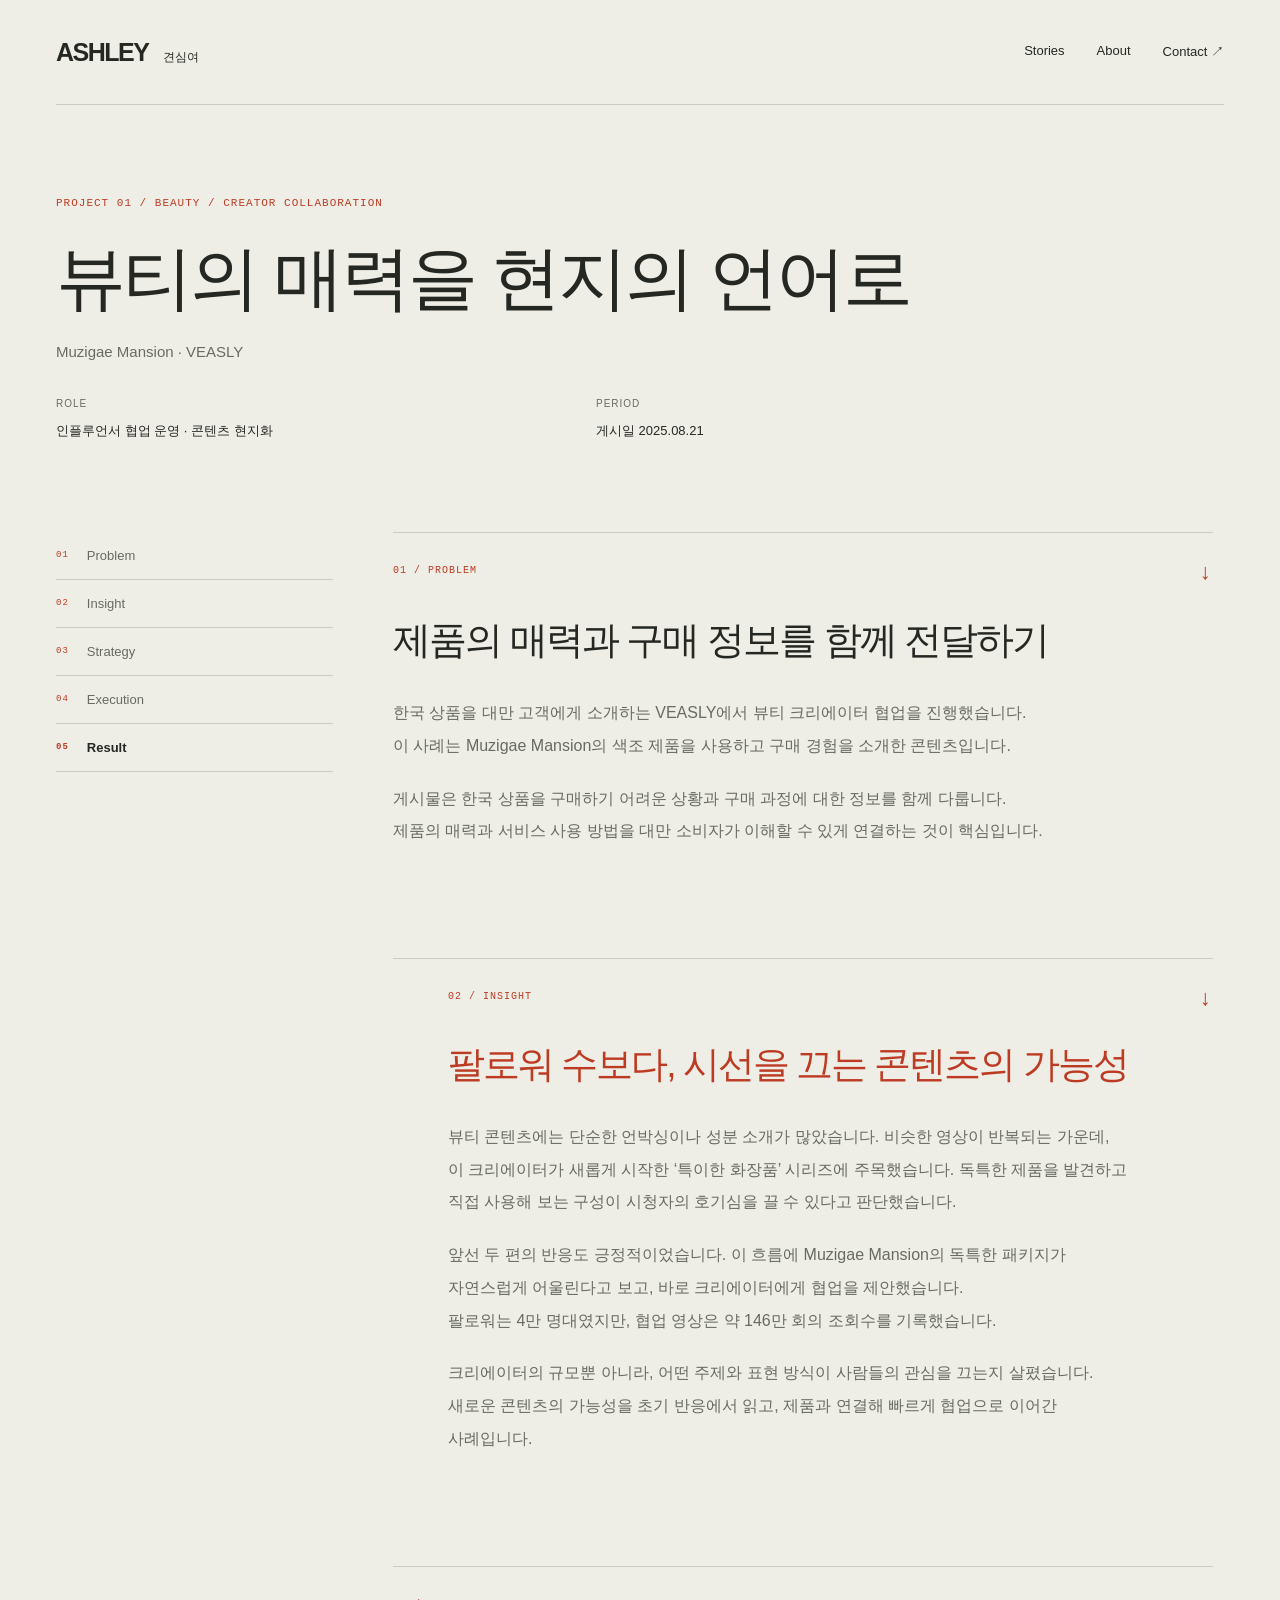
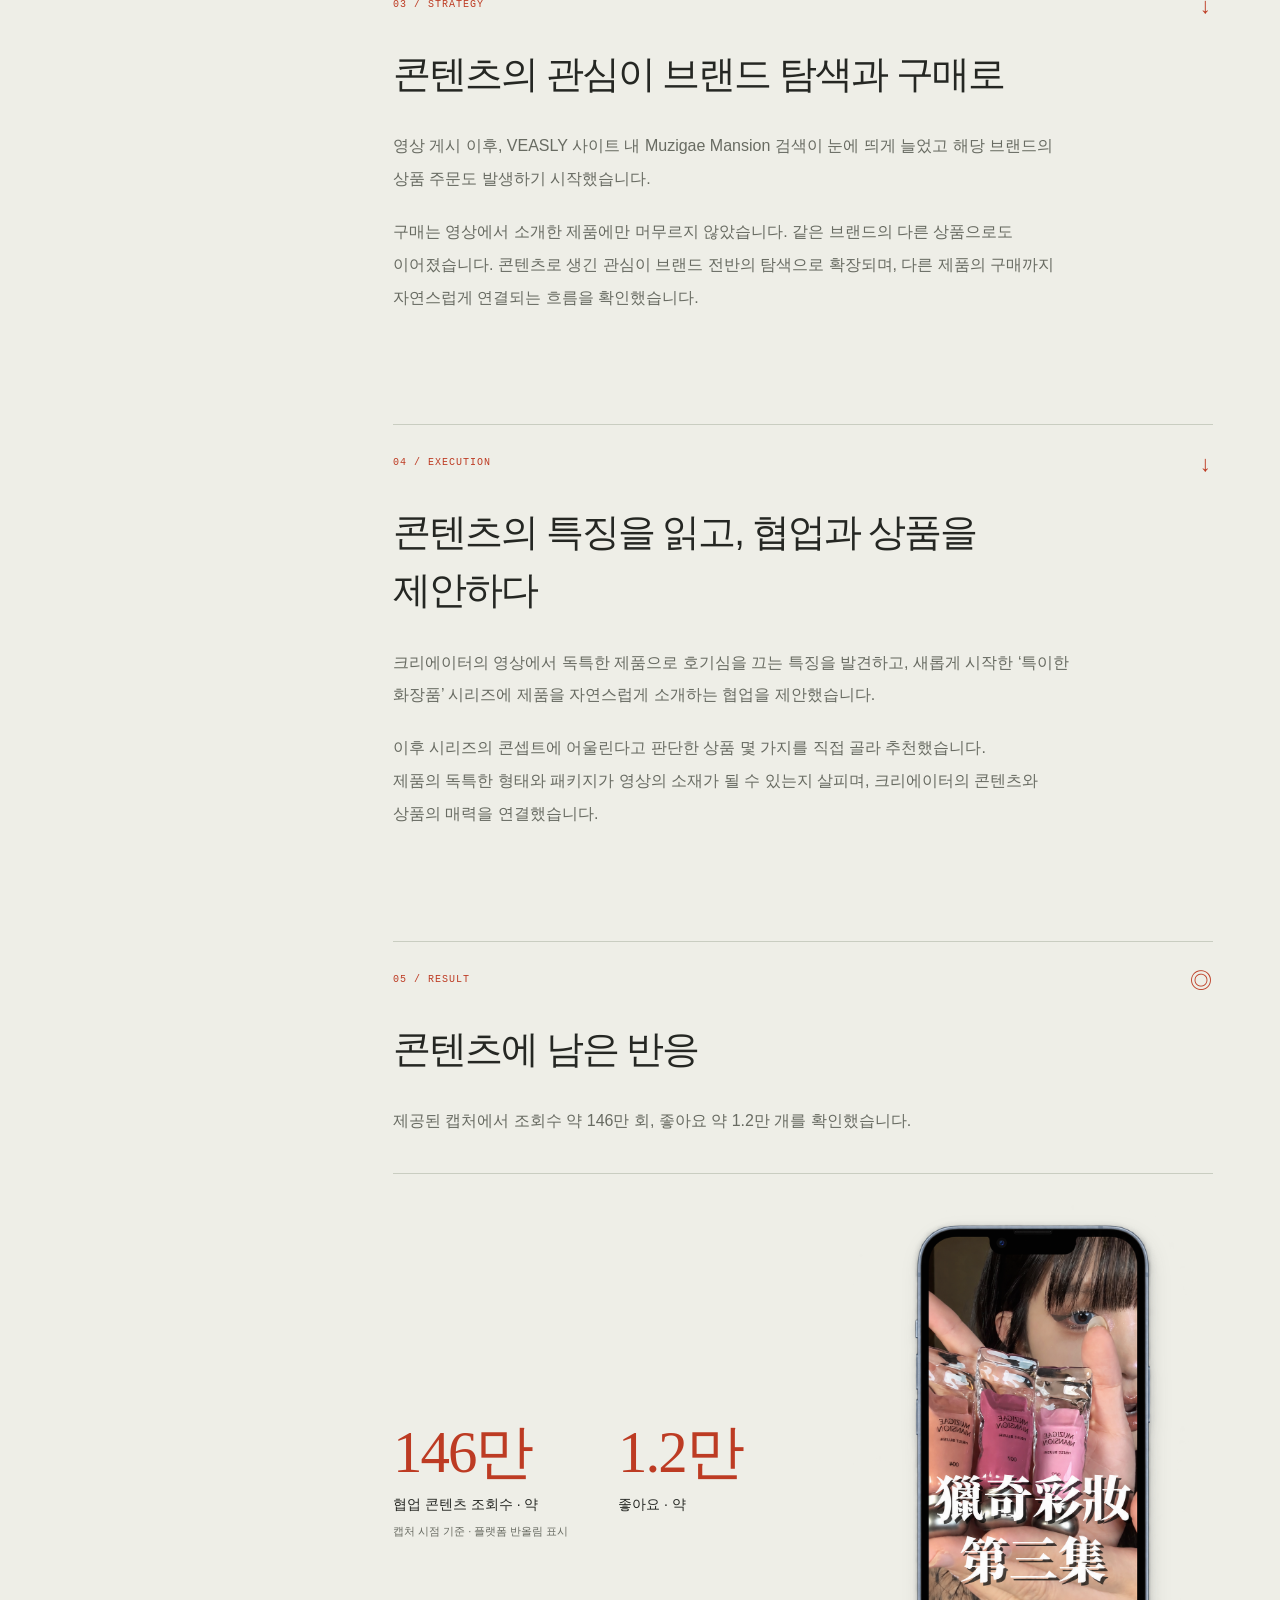
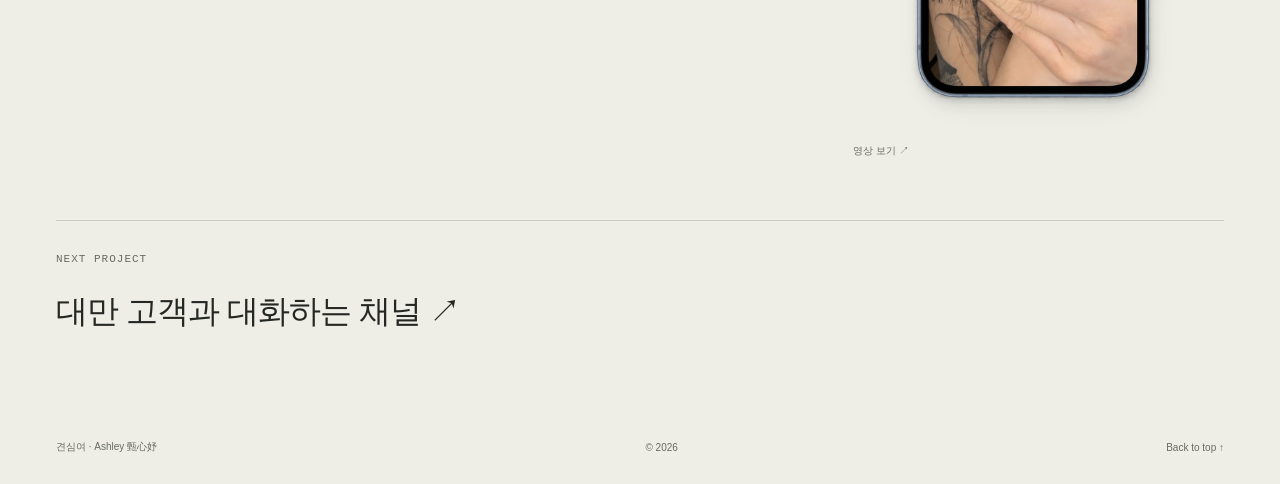
==== commit 0876e63f: "Prepare portfolio for public Sites deployment" ====
--- a/portfolio/beauty.html
+++ b/portfolio/beauty.html
@@ -1 +1 @@
-<!doctype html><html lang="ko"><head><meta charset="utf-8"><meta name="viewport" content="width=device-width, initial-scale=1"><meta name="description" content="Muzigae Mansion · VEASLY / 인플루언서 협업 운영 · 콘텐츠 현지화"><meta name="theme-color" content="#eeeee7"><title>뷰티의 매력을 현지의 언어로 — 견심여</title><link rel="icon" href="./assets/favicon.svg" type="image/svg+xml"><link rel="stylesheet" href="./style.css?v=apr-role-order-20261009-1"><script src="./script.js" defer></script></head><body id="top"><a class="skip" href="#main">본문으로 이동</a><header class="header"><a class="wordmark" href="index.html#home" aria-label="견심여 홈">ASHLEY<span>견심여</span></a><nav aria-label="주요 메뉴"><a href="index.html#work">Stories</a><a href="index.html#about">About</a><a href="index.html#contact">Contact <span aria-hidden="true">↗</span></a></nav></header><main id="main" class="case-main wrap narrative-case"><div class="case-title"><p class="mono">PROJECT 01 / BEAUTY / CREATOR COLLABORATION</p><h1>뷰티의 매력을 현지의 언어로</h1><p class="case-brand">Muzigae Mansion · VEASLY</p><dl class="case-meta"><div><dt>ROLE</dt><dd>인플루언서 협업 운영 · 콘텐츠 현지화</dd></div><div><dt>PERIOD</dt><dd>게시일 2025.08.21</dd></div></dl></div><div class="story-flow"><nav class="story-progress" aria-label="프로젝트 이야기 순서"><a href="#problem" data-stage="problem"><span class="mono">01</span>Problem</a><a href="#insight" data-stage="insight"><span class="mono">02</span>Insight</a><a href="#strategy" data-stage="strategy"><span class="mono">03</span>Strategy</a><a href="#execution" data-stage="execution"><span class="mono">04</span>Execution</a><a href="#result" data-stage="result"><span class="mono">05</span>Result</a></nav><div class="story-chapters"><section class="story-chapter" id="problem"><div class="chapter-label mono"><span>01 / PROBLEM</span><span aria-hidden="true">↓</span></div><h2>제품의 매력과 구매 정보를 함께 전달하기</h2><p>한국 상품을 대만 고객에게 소개하는 VEASLY에서 뷰티 크리에이터 협업을 진행했습니다.<br>이 사례는 Muzigae Mansion의 색조 제품을 사용하고 구매 경험을 소개한 콘텐츠입니다.</p><p>게시물은 한국 상품을 구매하기 어려운 상황과 구매 과정에 대한 정보를 함께 다룹니다.<br>제품의 매력과 서비스 사용 방법을 대만 소비자가 이해할 수 있게 연결하는 것이 핵심입니다.</p></section><section class="story-chapter" id="insight"><div class="chapter-label mono"><span>02 / INSIGHT</span><span aria-hidden="true">↓</span></div><h2>팔로워 수보다, 시선을 끄는 콘텐츠의 가능성</h2><p>뷰티 콘텐츠에는 단순한 언박싱이나 성분 소개가 많았습니다. 비슷한 영상이 반복되는 가운데, 이 크리에이터가 새롭게 시작한 ‘특이한 화장품’ 시리즈에 주목했습니다. 독특한 제품을 발견하고 직접 사용해 보는 구성이 시청자의 호기심을 끌 수 있다고 판단했습니다.</p><p>앞선 두 편의 반응도 긍정적이었습니다. 이 흐름에 Muzigae Mansion의 독특한 패키지가 자연스럽게 어울린다고 보고, 바로 크리에이터에게 협업을 제안했습니다.<br>팔로워는 4만 명대였지만, 협업 영상은 약 146만 회의 조회수를 기록했습니다.</p><p>크리에이터의 규모뿐 아니라, 어떤 주제와 표현 방식이 사람들의 관심을 끄는지 살폈습니다. 새로운 콘텐츠의 가능성을 초기 반응에서 읽고, 제품과 연결해 빠르게 협업으로 이어간 사례입니다.</p></section><section class="story-chapter" id="strategy"><div class="chapter-label mono"><span>03 / STRATEGY</span><span aria-hidden="true">↓</span></div><h2>콘텐츠의 관심이 브랜드 탐색과 구매로</h2><p>영상 게시 이후, VEASLY 사이트 내 Muzigae Mansion 검색이 눈에 띄게 늘었고 해당 브랜드의 상품 주문도 발생하기 시작했습니다.</p><p>구매는 영상에서 소개한 제품에만 머무르지 않았습니다. 같은 브랜드의 다른 상품으로도 이어졌습니다. 콘텐츠로 생긴 관심이 브랜드 전반의 탐색으로 확장되며, 다른 제품의 구매까지 자연스럽게 연결되는 흐름을 확인했습니다.</p></section><section class="story-chapter" id="execution"><div class="chapter-label mono"><span>04 / EXECUTION</span><span aria-hidden="true">↓</span></div><h2>콘텐츠의 특징을 읽고, 협업과 상품을 제안하다</h2><p>크리에이터의 영상에서 독특한 제품으로 호기심을 끄는 특징을 발견하고, 새롭게 시작한 ‘특이한 화장품’ 시리즈에 제품을 자연스럽게 소개하는 협업을 제안했습니다.</p><p>이후 시리즈의 콘셉트에 어울린다고 판단한 상품 몇 가지를 직접 골라 추천했습니다.<br>제품의 독특한 형태와 패키지가 영상의 소재가 될 수 있는지 살피며, 크리에이터의 콘텐츠와 상품의 매력을 연결했습니다.</p></section><section class="story-chapter" id="result"><div class="chapter-label mono"><span>05 / RESULT</span><span aria-hidden="true">◎</span></div><h2>콘텐츠에 남은 반응</h2><p>제공된 캡처에서 조회수 약 146만 회, 좋아요 약 1.2만 개를 확인했습니다.</p><div class="beauty-result-spread"><div class="beauty-result-stats"><div class="case-metric"><strong>146만</strong><span>협업 콘텐츠 조회수 · 약</span><small>캡처 시점 기준 · 플랫폼 반올림 표시</small></div><p class="pending-data">추가 예정: 브랜드 검색 증가량·주문 건수와 집계 기간, 콘텐츠 기여 확인 기준</p><div class="beauty-secondary-metrics"><div><strong>1.2만</strong><span>좋아요 · 약</span></div></div></div><figure class="beauty-result-phone"><a href="https://www.instagram.com/p/DNnHsv1TJXb/" target="_blank" rel="noopener noreferrer" aria-label="觀看美妝合作影片，於新分頁開啟 Instagram"><img src="./assets/beauty-phone-soft.png" alt="Muzigae Mansion 合作影片的手機展示圖" loading="lazy"></a><figcaption><a href="https://www.instagram.com/p/DNnHsv1TJXb/" target="_blank" rel="noopener noreferrer">영상 보기 ↗</a></figcaption></figure></div></section></div></div><div class="next-project"><span class="mono">NEXT PROJECT</span><a href="social.html">대만 고객과 대화하는 채널 ↗</a></div></main><footer class="wrap footer"><span>견심여 · Ashley 甄心妤</span><span>© <span id="year">2026</span></span><a href="#top">Back to top ↑</a></footer></body></html>+<!doctype html><html lang="ko"><head><meta charset="utf-8"><meta name="viewport" content="width=device-width, initial-scale=1"><meta name="description" content="Muzigae Mansion · VEASLY / 인플루언서 협업 운영 · 콘텐츠 현지화"><meta name="theme-color" content="#eeeee7"><title>뷰티의 매력을 현지의 언어로 — 견심여</title><link rel="icon" href="./assets/favicon.svg" type="image/svg+xml"><link rel="stylesheet" href="./style.css?v=apr-role-order-20261009-1"><script src="./script.js" defer></script></head><body id="top"><a class="skip" href="#main">본문으로 이동</a><header class="header"><a class="wordmark" href="index.html#home" aria-label="견심여 홈">ASHLEY<span>견심여</span></a><nav aria-label="주요 메뉴"><a href="index.html#work">Stories</a><a href="index.html#about">About</a><a href="index.html#contact">Contact <span aria-hidden="true">↗</span></a></nav></header><main id="main" class="case-main wrap narrative-case"><div class="case-title"><p class="mono">PROJECT 01 / BEAUTY / CREATOR COLLABORATION</p><h1>뷰티의 매력을 현지의 언어로</h1><p class="case-brand">Muzigae Mansion · VEASLY</p><dl class="case-meta"><div><dt>ROLE</dt><dd>인플루언서 협업 운영 · 콘텐츠 현지화</dd></div><div><dt>PERIOD</dt><dd>게시일 2025.08.21</dd></div></dl></div><div class="story-flow"><nav class="story-progress" aria-label="프로젝트 이야기 순서"><a href="#problem" data-stage="problem"><span class="mono">01</span>Problem</a><a href="#insight" data-stage="insight"><span class="mono">02</span>Insight</a><a href="#strategy" data-stage="strategy"><span class="mono">03</span>Strategy</a><a href="#execution" data-stage="execution"><span class="mono">04</span>Execution</a><a href="#result" data-stage="result"><span class="mono">05</span>Result</a></nav><div class="story-chapters"><section class="story-chapter" id="problem"><div class="chapter-label mono"><span>01 / PROBLEM</span><span aria-hidden="true">↓</span></div><h2>제품의 매력과 구매 정보를 함께 전달하기</h2><p>한국 상품을 대만 고객에게 소개하는 VEASLY에서 뷰티 크리에이터 협업을 진행했습니다.<br>이 사례는 Muzigae Mansion의 색조 제품을 사용하고 구매 경험을 소개한 콘텐츠입니다.</p><p>게시물은 한국 상품을 구매하기 어려운 상황과 구매 과정에 대한 정보를 함께 다룹니다.<br>제품의 매력과 서비스 사용 방법을 대만 소비자가 이해할 수 있게 연결하는 것이 핵심입니다.</p></section><section class="story-chapter" id="insight"><div class="chapter-label mono"><span>02 / INSIGHT</span><span aria-hidden="true">↓</span></div><h2>팔로워 수보다, 시선을 끄는 콘텐츠의 가능성</h2><p>뷰티 콘텐츠에는 단순한 언박싱이나 성분 소개가 많았습니다. 비슷한 영상이 반복되는 가운데, 이 크리에이터가 새롭게 시작한 ‘특이한 화장품’ 시리즈에 주목했습니다. 독특한 제품을 발견하고 직접 사용해 보는 구성이 시청자의 호기심을 끌 수 있다고 판단했습니다.</p><p>앞선 두 편의 반응도 긍정적이었습니다. 이 흐름에 Muzigae Mansion의 독특한 패키지가 자연스럽게 어울린다고 보고, 바로 크리에이터에게 협업을 제안했습니다.<br>팔로워는 4만 명대였지만, 협업 영상은 약 146만 회의 조회수를 기록했습니다.</p><p>크리에이터의 규모뿐 아니라, 어떤 주제와 표현 방식이 사람들의 관심을 끄는지 살폈습니다. 새로운 콘텐츠의 가능성을 초기 반응에서 읽고, 제품과 연결해 빠르게 협업으로 이어간 사례입니다.</p></section><section class="story-chapter" id="strategy"><div class="chapter-label mono"><span>03 / STRATEGY</span><span aria-hidden="true">↓</span></div><h2>콘텐츠의 관심이 브랜드 탐색과 구매로</h2><p>영상 게시 이후, VEASLY 사이트 내 Muzigae Mansion 검색이 눈에 띄게 늘었고 해당 브랜드의 상품 주문도 발생하기 시작했습니다.</p><p>구매는 영상에서 소개한 제품에만 머무르지 않았습니다. 같은 브랜드의 다른 상품으로도 이어졌습니다. 콘텐츠로 생긴 관심이 브랜드 전반의 탐색으로 확장되며, 다른 제품의 구매까지 자연스럽게 연결되는 흐름을 확인했습니다.</p></section><section class="story-chapter" id="execution"><div class="chapter-label mono"><span>04 / EXECUTION</span><span aria-hidden="true">↓</span></div><h2>콘텐츠의 특징을 읽고, 협업과 상품을 제안하다</h2><p>크리에이터의 영상에서 독특한 제품으로 호기심을 끄는 특징을 발견하고, 새롭게 시작한 ‘특이한 화장품’ 시리즈에 제품을 자연스럽게 소개하는 협업을 제안했습니다.</p><p>이후 시리즈의 콘셉트에 어울린다고 판단한 상품 몇 가지를 직접 골라 추천했습니다.<br>제품의 독특한 형태와 패키지가 영상의 소재가 될 수 있는지 살피며, 크리에이터의 콘텐츠와 상품의 매력을 연결했습니다.</p></section><section class="story-chapter" id="result"><div class="chapter-label mono"><span>05 / RESULT</span><span aria-hidden="true">◎</span></div><h2>콘텐츠에 남은 반응</h2><p>제공된 캡처에서 조회수 약 146만 회, 좋아요 약 1.2만 개를 확인했습니다.</p><div class="beauty-result-spread"><div class="beauty-result-stats"><div class="case-metric"><strong>146만</strong><span>협업 콘텐츠 조회수 · 약</span><small>캡처 시점 기준 · 플랫폼 반올림 표시</small></div><div class="beauty-secondary-metrics"><div><strong>1.2만</strong><span>좋아요 · 약</span></div></div></div><figure class="beauty-result-phone"><a href="https://www.instagram.com/p/DNnHsv1TJXb/" target="_blank" rel="noopener noreferrer" aria-label="觀看美妝合作影片，於新分頁開啟 Instagram"><img src="./assets/beauty-phone-soft.png" alt="Muzigae Mansion 合作影片的手機展示圖" loading="lazy"></a><figcaption><a href="https://www.instagram.com/p/DNnHsv1TJXb/" target="_blank" rel="noopener noreferrer">영상 보기 ↗</a></figcaption></figure></div></section></div></div><div class="next-project"><span class="mono">NEXT PROJECT</span><a href="social.html">대만 고객과 대화하는 채널 ↗</a></div></main><footer class="wrap footer"><span>견심여 · Ashley 甄心妤</span><span>© <span id="year">2026</span></span><a href="#top">Back to top ↑</a></footer></body></html>
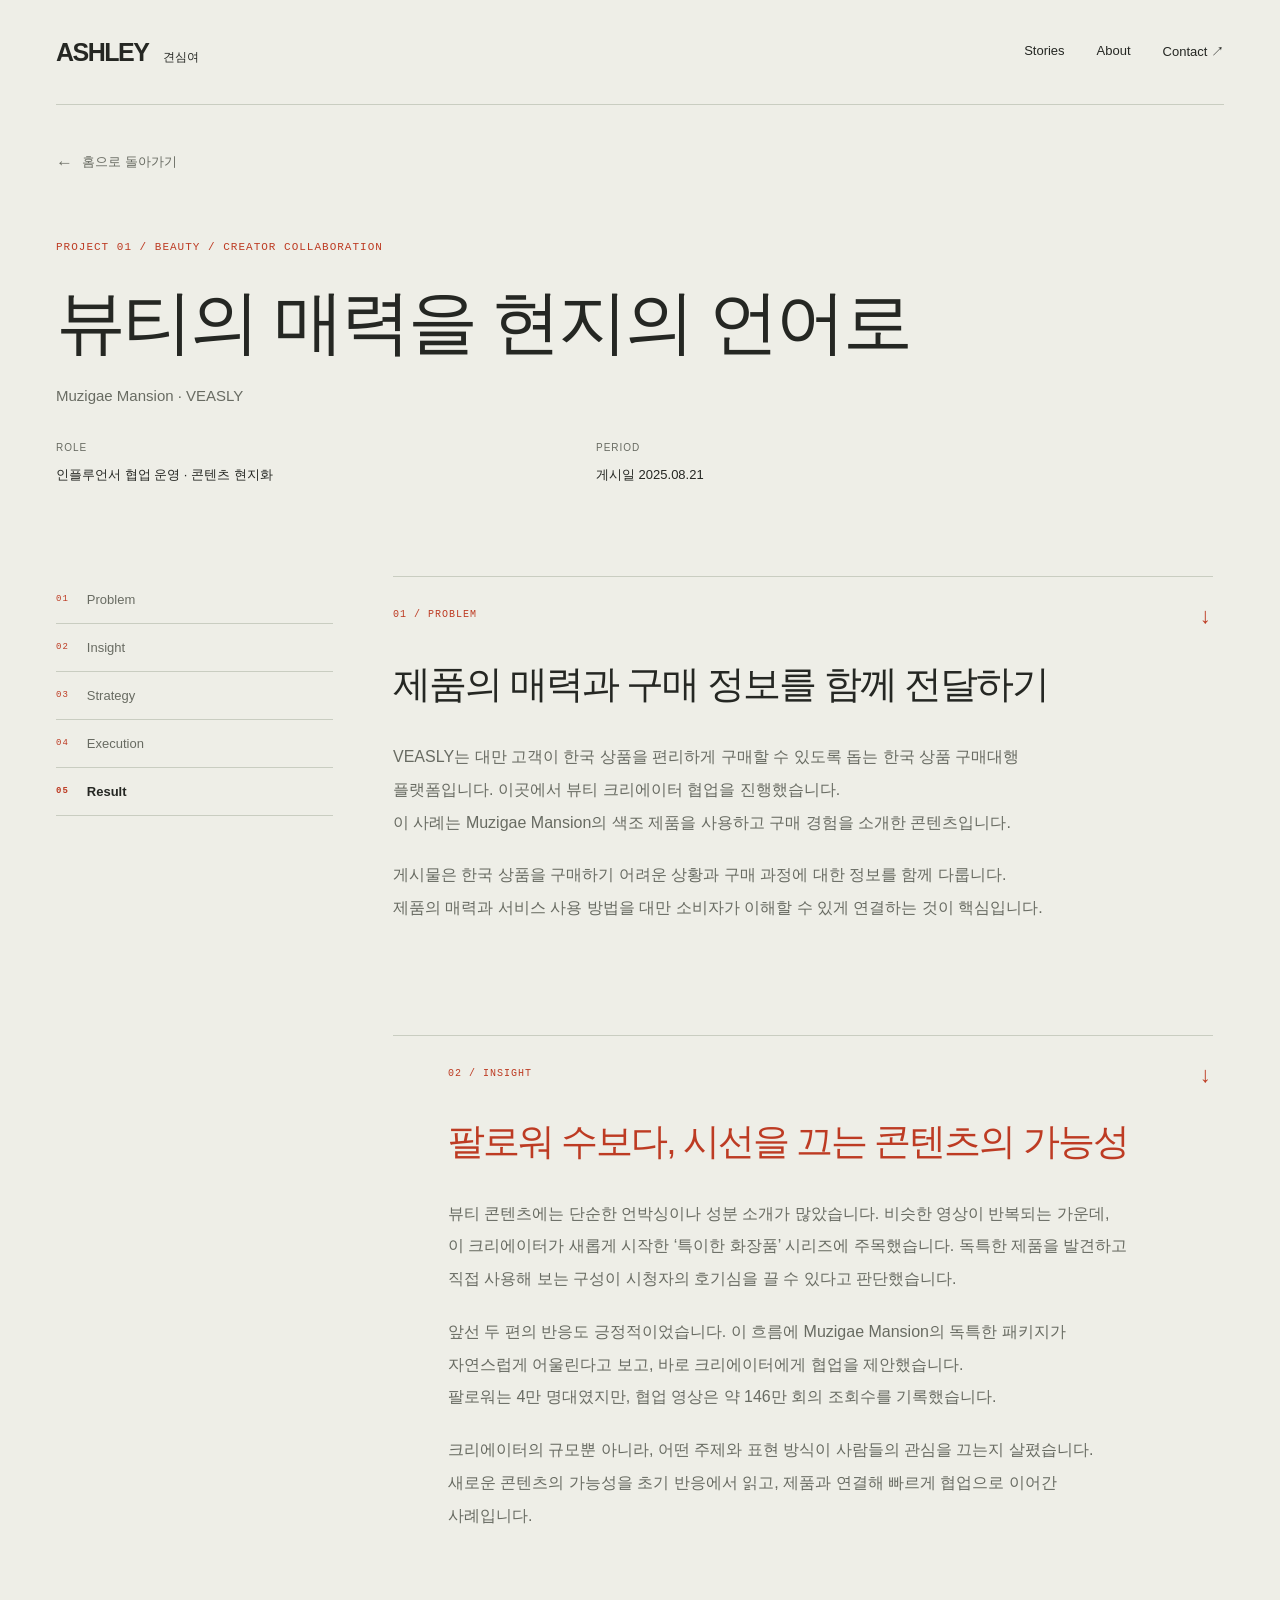
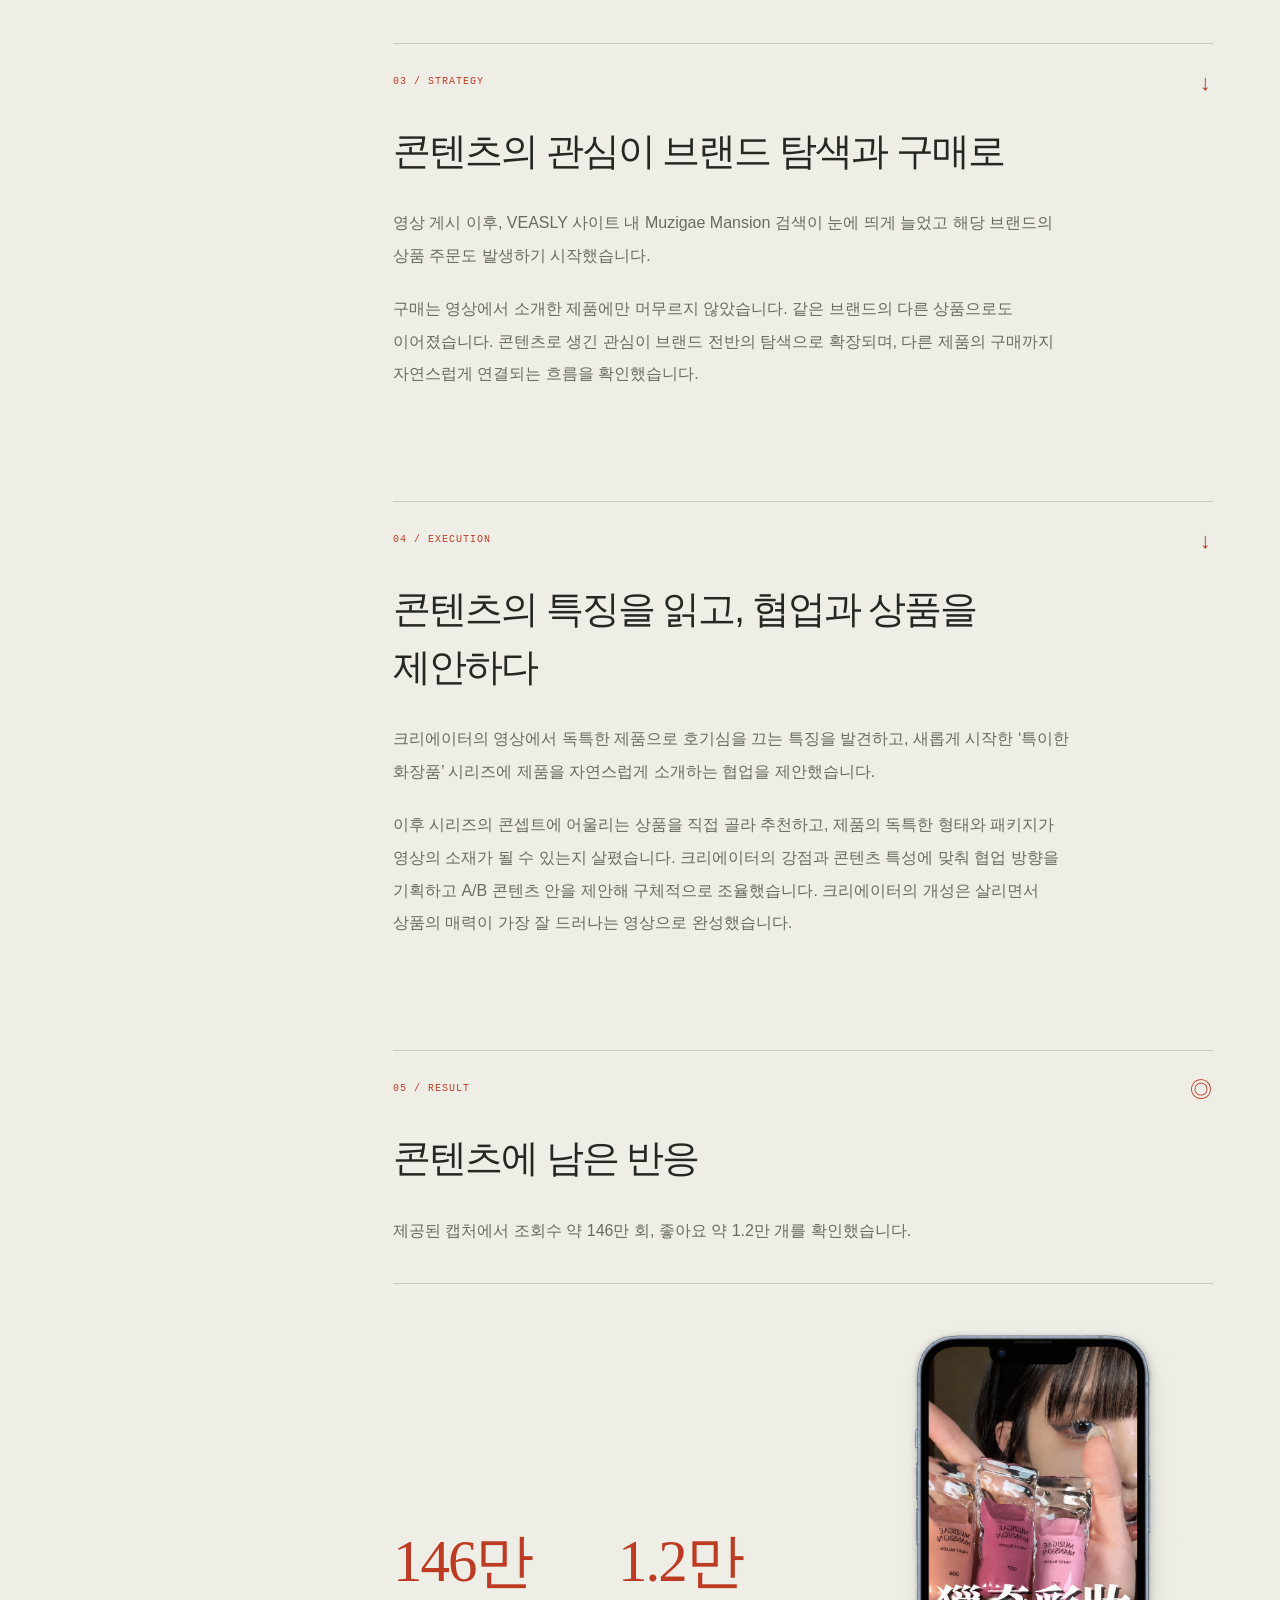
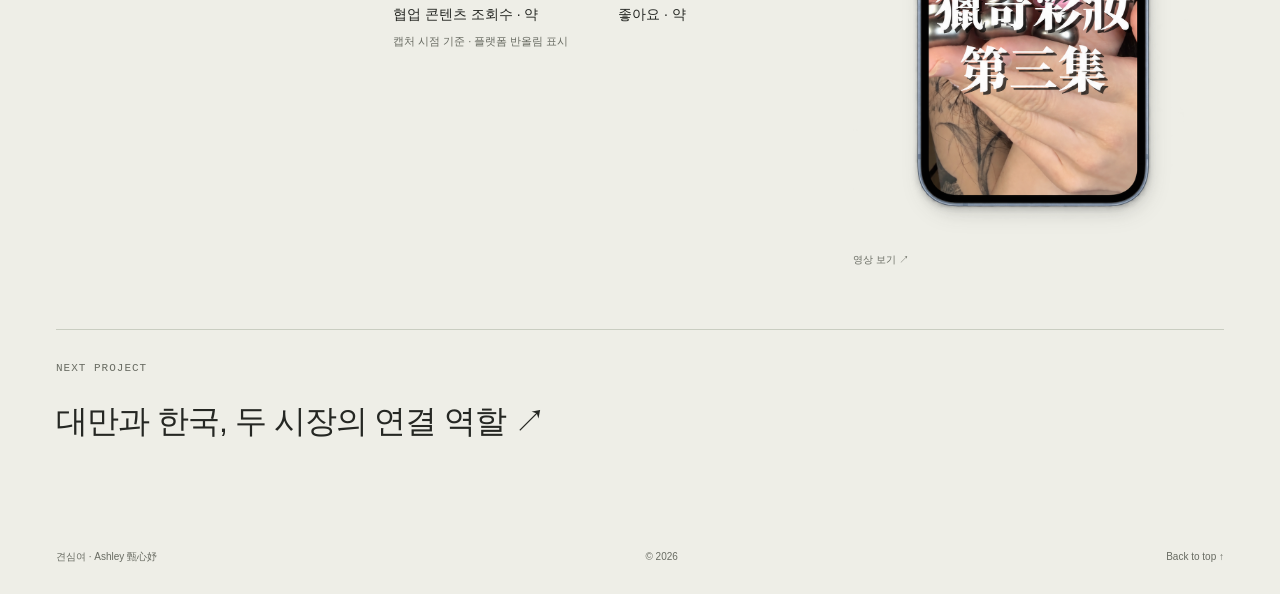
==== commit fe932482: "Update portfolio stories, navigation, and project assets" ====
--- a/portfolio/beauty.html
+++ b/portfolio/beauty.html
@@ -1 +1 @@
-<!doctype html><html lang="ko"><head><meta charset="utf-8"><meta name="viewport" content="width=device-width, initial-scale=1"><meta name="description" content="Muzigae Mansion · VEASLY / 인플루언서 협업 운영 · 콘텐츠 현지화"><meta name="theme-color" content="#eeeee7"><title>뷰티의 매력을 현지의 언어로 — 견심여</title><link rel="icon" href="./assets/favicon.svg" type="image/svg+xml"><link rel="stylesheet" href="./style.css?v=apr-role-order-20261009-1"><script src="./script.js" defer></script></head><body id="top"><a class="skip" href="#main">본문으로 이동</a><header class="header"><a class="wordmark" href="index.html#home" aria-label="견심여 홈">ASHLEY<span>견심여</span></a><nav aria-label="주요 메뉴"><a href="index.html#work">Stories</a><a href="index.html#about">About</a><a href="index.html#contact">Contact <span aria-hidden="true">↗</span></a></nav></header><main id="main" class="case-main wrap narrative-case"><div class="case-title"><p class="mono">PROJECT 01 / BEAUTY / CREATOR COLLABORATION</p><h1>뷰티의 매력을 현지의 언어로</h1><p class="case-brand">Muzigae Mansion · VEASLY</p><dl class="case-meta"><div><dt>ROLE</dt><dd>인플루언서 협업 운영 · 콘텐츠 현지화</dd></div><div><dt>PERIOD</dt><dd>게시일 2025.08.21</dd></div></dl></div><div class="story-flow"><nav class="story-progress" aria-label="프로젝트 이야기 순서"><a href="#problem" data-stage="problem"><span class="mono">01</span>Problem</a><a href="#insight" data-stage="insight"><span class="mono">02</span>Insight</a><a href="#strategy" data-stage="strategy"><span class="mono">03</span>Strategy</a><a href="#execution" data-stage="execution"><span class="mono">04</span>Execution</a><a href="#result" data-stage="result"><span class="mono">05</span>Result</a></nav><div class="story-chapters"><section class="story-chapter" id="problem"><div class="chapter-label mono"><span>01 / PROBLEM</span><span aria-hidden="true">↓</span></div><h2>제품의 매력과 구매 정보를 함께 전달하기</h2><p>한국 상품을 대만 고객에게 소개하는 VEASLY에서 뷰티 크리에이터 협업을 진행했습니다.<br>이 사례는 Muzigae Mansion의 색조 제품을 사용하고 구매 경험을 소개한 콘텐츠입니다.</p><p>게시물은 한국 상품을 구매하기 어려운 상황과 구매 과정에 대한 정보를 함께 다룹니다.<br>제품의 매력과 서비스 사용 방법을 대만 소비자가 이해할 수 있게 연결하는 것이 핵심입니다.</p></section><section class="story-chapter" id="insight"><div class="chapter-label mono"><span>02 / INSIGHT</span><span aria-hidden="true">↓</span></div><h2>팔로워 수보다, 시선을 끄는 콘텐츠의 가능성</h2><p>뷰티 콘텐츠에는 단순한 언박싱이나 성분 소개가 많았습니다. 비슷한 영상이 반복되는 가운데, 이 크리에이터가 새롭게 시작한 ‘특이한 화장품’ 시리즈에 주목했습니다. 독특한 제품을 발견하고 직접 사용해 보는 구성이 시청자의 호기심을 끌 수 있다고 판단했습니다.</p><p>앞선 두 편의 반응도 긍정적이었습니다. 이 흐름에 Muzigae Mansion의 독특한 패키지가 자연스럽게 어울린다고 보고, 바로 크리에이터에게 협업을 제안했습니다.<br>팔로워는 4만 명대였지만, 협업 영상은 약 146만 회의 조회수를 기록했습니다.</p><p>크리에이터의 규모뿐 아니라, 어떤 주제와 표현 방식이 사람들의 관심을 끄는지 살폈습니다. 새로운 콘텐츠의 가능성을 초기 반응에서 읽고, 제품과 연결해 빠르게 협업으로 이어간 사례입니다.</p></section><section class="story-chapter" id="strategy"><div class="chapter-label mono"><span>03 / STRATEGY</span><span aria-hidden="true">↓</span></div><h2>콘텐츠의 관심이 브랜드 탐색과 구매로</h2><p>영상 게시 이후, VEASLY 사이트 내 Muzigae Mansion 검색이 눈에 띄게 늘었고 해당 브랜드의 상품 주문도 발생하기 시작했습니다.</p><p>구매는 영상에서 소개한 제품에만 머무르지 않았습니다. 같은 브랜드의 다른 상품으로도 이어졌습니다. 콘텐츠로 생긴 관심이 브랜드 전반의 탐색으로 확장되며, 다른 제품의 구매까지 자연스럽게 연결되는 흐름을 확인했습니다.</p></section><section class="story-chapter" id="execution"><div class="chapter-label mono"><span>04 / EXECUTION</span><span aria-hidden="true">↓</span></div><h2>콘텐츠의 특징을 읽고, 협업과 상품을 제안하다</h2><p>크리에이터의 영상에서 독특한 제품으로 호기심을 끄는 특징을 발견하고, 새롭게 시작한 ‘특이한 화장품’ 시리즈에 제품을 자연스럽게 소개하는 협업을 제안했습니다.</p><p>이후 시리즈의 콘셉트에 어울린다고 판단한 상품 몇 가지를 직접 골라 추천했습니다.<br>제품의 독특한 형태와 패키지가 영상의 소재가 될 수 있는지 살피며, 크리에이터의 콘텐츠와 상품의 매력을 연결했습니다.</p></section><section class="story-chapter" id="result"><div class="chapter-label mono"><span>05 / RESULT</span><span aria-hidden="true">◎</span></div><h2>콘텐츠에 남은 반응</h2><p>제공된 캡처에서 조회수 약 146만 회, 좋아요 약 1.2만 개를 확인했습니다.</p><div class="beauty-result-spread"><div class="beauty-result-stats"><div class="case-metric"><strong>146만</strong><span>협업 콘텐츠 조회수 · 약</span><small>캡처 시점 기준 · 플랫폼 반올림 표시</small></div><div class="beauty-secondary-metrics"><div><strong>1.2만</strong><span>좋아요 · 약</span></div></div></div><figure class="beauty-result-phone"><a href="https://www.instagram.com/p/DNnHsv1TJXb/" target="_blank" rel="noopener noreferrer" aria-label="觀看美妝合作影片，於新分頁開啟 Instagram"><img src="./assets/beauty-phone-soft.png" alt="Muzigae Mansion 合作影片的手機展示圖" loading="lazy"></a><figcaption><a href="https://www.instagram.com/p/DNnHsv1TJXb/" target="_blank" rel="noopener noreferrer">영상 보기 ↗</a></figcaption></figure></div></section></div></div><div class="next-project"><span class="mono">NEXT PROJECT</span><a href="social.html">대만 고객과 대화하는 채널 ↗</a></div></main><footer class="wrap footer"><span>견심여 · Ashley 甄心妤</span><span>© <span id="year">2026</span></span><a href="#top">Back to top ↑</a></footer></body></html>+<!doctype html><html lang="ko"><head><meta charset="utf-8"><meta name="viewport" content="width=device-width, initial-scale=1"><meta name="description" content="Muzigae Mansion · VEASLY / 인플루언서 협업 운영 · 콘텐츠 현지화"><meta name="theme-color" content="#eeeee7"><title>뷰티의 매력을 현지의 언어로 — 견심여</title><link rel="icon" href="./assets/favicon.svg" type="image/svg+xml"><link rel="stylesheet" href="./style.css?v=apr-role-order-20261009-2"><script src="./script.js" defer></script></head><body id="top"><a class="skip" href="#main">본문으로 이동</a><header class="header"><a class="wordmark" href="index.html#home" aria-label="견심여 홈">ASHLEY<span>견심여</span></a><nav aria-label="주요 메뉴"><a href="index.html#work">Stories</a><a href="index.html#about">About</a><a href="index.html#contact">Contact <span aria-hidden="true">↗</span></a></nav></header><main id="main" class="case-main wrap narrative-case"><a class="back-link" href="./index.html#home"><span aria-hidden="true">←</span> 홈으로 돌아가기</a><div class="case-title"><p class="mono">PROJECT 01 / BEAUTY / CREATOR COLLABORATION</p><h1>뷰티의 매력을 현지의 언어로</h1><p class="case-brand">Muzigae Mansion · VEASLY</p><dl class="case-meta"><div><dt>ROLE</dt><dd>인플루언서 협업 운영 · 콘텐츠 현지화</dd></div><div><dt>PERIOD</dt><dd>게시일 2025.08.21</dd></div></dl></div><div class="story-flow"><nav class="story-progress" aria-label="프로젝트 이야기 순서"><a href="#problem" data-stage="problem"><span class="mono">01</span>Problem</a><a href="#insight" data-stage="insight"><span class="mono">02</span>Insight</a><a href="#strategy" data-stage="strategy"><span class="mono">03</span>Strategy</a><a href="#execution" data-stage="execution"><span class="mono">04</span>Execution</a><a href="#result" data-stage="result"><span class="mono">05</span>Result</a></nav><div class="story-chapters"><section class="story-chapter" id="problem"><div class="chapter-label mono"><span>01 / PROBLEM</span><span aria-hidden="true">↓</span></div><h2>제품의 매력과 구매 정보를 함께 전달하기</h2><p>VEASLY는 대만 고객이 한국 상품을 편리하게 구매할 수 있도록 돕는 한국 상품 구매대행 플랫폼입니다. 이곳에서 뷰티 크리에이터 협업을 진행했습니다.<br>이 사례는 Muzigae Mansion의 색조 제품을 사용하고 구매 경험을 소개한 콘텐츠입니다.</p><p>게시물은 한국 상품을 구매하기 어려운 상황과 구매 과정에 대한 정보를 함께 다룹니다.<br>제품의 매력과 서비스 사용 방법을 대만 소비자가 이해할 수 있게 연결하는 것이 핵심입니다.</p></section><section class="story-chapter" id="insight"><div class="chapter-label mono"><span>02 / INSIGHT</span><span aria-hidden="true">↓</span></div><h2>팔로워 수보다, 시선을 끄는 콘텐츠의 가능성</h2><p>뷰티 콘텐츠에는 단순한 언박싱이나 성분 소개가 많았습니다. 비슷한 영상이 반복되는 가운데, 이 크리에이터가 새롭게 시작한 ‘특이한 화장품’ 시리즈에 주목했습니다. 독특한 제품을 발견하고 직접 사용해 보는 구성이 시청자의 호기심을 끌 수 있다고 판단했습니다.</p><p>앞선 두 편의 반응도 긍정적이었습니다. 이 흐름에 Muzigae Mansion의 독특한 패키지가 자연스럽게 어울린다고 보고, 바로 크리에이터에게 협업을 제안했습니다.<br>팔로워는 4만 명대였지만, 협업 영상은 약 146만 회의 조회수를 기록했습니다.</p><p>크리에이터의 규모뿐 아니라, 어떤 주제와 표현 방식이 사람들의 관심을 끄는지 살폈습니다. 새로운 콘텐츠의 가능성을 초기 반응에서 읽고, 제품과 연결해 빠르게 협업으로 이어간 사례입니다.</p></section><section class="story-chapter" id="strategy"><div class="chapter-label mono"><span>03 / STRATEGY</span><span aria-hidden="true">↓</span></div><h2>콘텐츠의 관심이 브랜드 탐색과 구매로</h2><p>영상 게시 이후, VEASLY 사이트 내 Muzigae Mansion 검색이 눈에 띄게 늘었고 해당 브랜드의 상품 주문도 발생하기 시작했습니다.</p><p>구매는 영상에서 소개한 제품에만 머무르지 않았습니다. 같은 브랜드의 다른 상품으로도 이어졌습니다. 콘텐츠로 생긴 관심이 브랜드 전반의 탐색으로 확장되며, 다른 제품의 구매까지 자연스럽게 연결되는 흐름을 확인했습니다.</p></section><section class="story-chapter" id="execution"><div class="chapter-label mono"><span>04 / EXECUTION</span><span aria-hidden="true">↓</span></div><h2>콘텐츠의 특징을 읽고, 협업과 상품을 제안하다</h2><p>크리에이터의 영상에서 독특한 제품으로 호기심을 끄는 특징을 발견하고, 새롭게 시작한 ‘특이한 화장품’ 시리즈에 제품을 자연스럽게 소개하는 협업을 제안했습니다.</p><p>이후 시리즈의 콘셉트에 어울리는 상품을 직접 골라 추천하고, 제품의 독특한 형태와 패키지가 영상의 소재가 될 수 있는지 살폈습니다. 크리에이터의 강점과 콘텐츠 특성에 맞춰 협업 방향을 기획하고 A/B 콘텐츠 안을 제안해 구체적으로 조율했습니다. 크리에이터의 개성은 살리면서 상품의 매력이 가장 잘 드러나는 영상으로 완성했습니다.</p></section><section class="story-chapter" id="result"><div class="chapter-label mono"><span>05 / RESULT</span><span aria-hidden="true">◎</span></div><h2>콘텐츠에 남은 반응</h2><p>제공된 캡처에서 조회수 약 146만 회, 좋아요 약 1.2만 개를 확인했습니다.</p><div class="beauty-result-spread"><div class="beauty-result-stats"><div class="case-metric"><strong>146만</strong><span>협업 콘텐츠 조회수 · 약</span><small>캡처 시점 기준 · 플랫폼 반올림 표시</small></div><div class="beauty-secondary-metrics"><div><strong>1.2만</strong><span>좋아요 · 약</span></div></div></div><figure class="beauty-result-phone"><a href="https://www.instagram.com/p/DNnHsv1TJXb/" target="_blank" rel="noopener noreferrer" aria-label="觀看美妝合作影片，於新分頁開啟 Instagram"><img src="./assets/beauty-phone-soft.png" alt="Muzigae Mansion 合作影片的手機展示圖" loading="lazy"></a><figcaption><a href="https://www.instagram.com/p/DNnHsv1TJXb/" target="_blank" rel="noopener noreferrer">영상 보기 ↗</a></figcaption></figure></div></section></div></div><div class="next-project"><span class="mono">NEXT PROJECT</span><a href="social.html">대만과 한국, 두 시장의 연결 역할 ↗</a></div></main><footer class="wrap footer"><span>견심여 · Ashley 甄心妤</span><span>© <span id="year">2026</span></span><a href="#top">Back to top ↑</a></footer></body></html>
--- a/portfolio/style.css
+++ b/portfolio/style.css
@@ -1,4 +1,4 @@
-:root{--paper:#eeeee7;--ink:#252723;--muted:#686b62;--line:#c9cdc1;--accent:#bd3b23;--dark:#25342c}*{box-sizing:border-box}html{scroll-behavior:smooth;scroll-padding-top:30px}body{margin:0;background:var(--paper);color:var(--ink);font-family:Arial,'Apple SD Gothic Neo','Malgun Gothic',sans-serif;-webkit-font-smoothing:antialiased}a{color:inherit;text-decoration:none}img{display:block;max-width:100%;height:auto}p,dd{word-break:keep-all;overflow-wrap:anywhere}button,a{-webkit-tap-highlight-color:transparent}a:focus-visible{outline:2px solid var(--accent);outline-offset:6px}a:hover{color:var(--accent)}.wrap{max-width:1340px;width:calc(100% - 112px);margin:auto}.mono{font-family:'Courier New',monospace;font-size:11px;line-height:1.5;letter-spacing:1px}.header{width:calc(100% - 112px);max-width:1340px;margin:auto;height:105px;display:flex;justify-content:space-between;align-items:center;border-bottom:1px solid var(--line)}.wordmark{font-size:25px;font-weight:800;letter-spacing:-1.5px;display:flex;align-items:baseline;gap:15px}.wordmark span{font-size:12px;font-weight:500;letter-spacing:0}nav{display:flex;gap:32px;font-size:13px}.skip{position:absolute;top:-100px;left:10px;padding:15px;background:var(--ink);color:white;z-index:20}.skip:focus{top:10px}.hero{padding-top:32px}.hero-top{display:flex;justify-content:space-between}.hero h1{font-size:clamp(54px,7.2vw,108px);font-weight:600;line-height:1.13;letter-spacing:-6px;margin:57px 0 38px;word-break:keep-all}.hero em{font-style:normal;color:var(--accent)}.hero-end{display:flex;justify-content:space-between;align-items:end;margin-bottom:40px}.hero-end p{font-size:15px;line-height:1.85;margin:0;color:var(--muted)}.hero-end p span{font-size:11px;letter-spacing:1.5px;margin-left:12px;color:var(--accent)}.circle-link{width:64px;height:64px;border:1px solid var(--ink);border-radius:50%;display:grid;place-items:center;font-size:26px;transition:background .2s}.circle-link:hover{background:var(--ink);color:var(--paper)}figure{margin:0}.hero-feature{position:relative;background:#151715;height:530px;overflow:hidden}.hero-feature>a{display:block;height:100%}.hero-feature img{width:100%;height:100%;object-fit:contain;object-position:65% 45%}.hero-feature figcaption{position:absolute;left:36px;bottom:34px;display:flex;flex-direction:column;gap:13px;color:var(--paper);pointer-events:none}.hero-feature figcaption>span{font-family:'Courier New',monospace;font-size:10px;letter-spacing:2px}.hero-feature figcaption>a{font-size:23px;letter-spacing:-.5px;pointer-events:auto}.hero-feature figcaption>a:hover{color:#eaa990}.hero-caption{display:flex;justify-content:space-between;padding-top:15px;font-size:9px;color:var(--muted)}.about{margin-top:125px;padding-top:26px;border-top:1px solid var(--line);display:grid;grid-template-columns:1fr 3fr;gap:30px}.section-label{color:var(--muted)}h2{font-size:clamp(30px,3.2vw,46px);line-height:1.4;font-weight:500;letter-spacing:-2px;margin:0;word-break:keep-all}.about-copy{display:grid;grid-template-columns:1fr 1fr;gap:38px;margin:35px 0 55px}.about-copy-single{grid-template-columns:1fr}.recommendation-cta{max-width:310px;margin:-25px 0 52px}.recommendation-cta a{display:flex;justify-content:space-between;align-items:center;border-bottom:1px solid var(--ink);padding-bottom:10px;font-size:14px}.recommendation-cta p{margin:10px 0 0;color:var(--muted);font-size:11px;line-height:1.6}.about-copy p,.skills p{font-size:15px;line-height:1.9;color:var(--muted);margin:0}.skills{display:grid;grid-template-columns:repeat(3,1fr);gap:26px}.skills>div{border-top:1px solid var(--line);padding-top:20px}.skills .mono{font-size:9px;color:var(--accent)}.skills h3{font-size:18px;font-weight:500;letter-spacing:-.5px;margin:15px 0}.skills p{font-size:13px}.career{margin-top:65px}.career-head{display:flex;justify-content:space-between;align-items:center;margin-bottom:22px}.career-head h3{font-size:21px;font-weight:500;margin:0}.career-head>span{font-size:13px;color:var(--muted)}.career-row{display:grid;grid-template-columns:1fr 2fr;gap:25px;border-top:1px solid var(--line);padding:24px 0}.career-row .mono{color:var(--muted)}h4{font-size:16px;font-weight:500;margin:0}.career-row p{font-size:13px;color:var(--muted);line-height:1.7;margin:7px 0 0}.career-row .small{font-size:11px}.language{border-top:1px solid var(--line);display:flex;flex-wrap:wrap;gap:25px;padding-top:20px;font-size:11px;color:var(--muted)}.work{margin-top:125px;padding-top:25px;border-top:1px solid var(--line)}.section-heading{display:flex;justify-content:space-between;align-items:end;margin:28px 0 50px}.section-heading p{font-size:13px;line-height:1.8;color:var(--muted);margin:0}.work-grid{display:grid;grid-template-columns:1fr 1fr;column-gap:40px;row-gap:70px}.work-image{height:440px;display:block;position:relative;overflow:hidden;background:#dfe1d7}.work-image img{height:100%;width:100%;object-fit:cover;transition:transform .5s}.work-image:hover img{transform:scale(1.025)}.beauty .work-image img{object-position:left;object-fit:cover;width:200%;max-width:none}.gd .work-image img{object-fit:contain;background:#171916}.camera .work-image img{object-position:50% 48%}.lifestyle .work-image img{object-position:left;width:200%;max-width:none}.social .work-image img{object-fit:contain;background:#dddcd4}.image-index{position:absolute;top:17px;left:17px;font-size:9px;letter-spacing:1px;background:var(--paper);color:var(--ink);padding:7px 10px}.image-arrow{position:absolute;right:17px;bottom:17px;font-size:24px;background:var(--paper);width:42px;height:42px;display:grid;place-items:center;color:var(--ink)}.work-heading{margin:23px 0 8px}.work-heading .mono{color:var(--accent);font-size:9px}.work-heading h3{font-size:25px;line-height:1.45;font-weight:500;letter-spacing:-1px;margin:10px 0}.brand{color:var(--muted);font-size:12px;margin:0 0 22px}.work-meta{margin:0;font-size:12px;line-height:1.7}.work-meta>div{display:grid;grid-template-columns:42px 1fr;margin:8px 0}.work-meta dt{color:var(--muted)}dd{margin:0}.work-result{margin-top:25px;border-top:1px solid var(--line);padding-top:20px;display:flex;align-items:center;gap:20px}.work-result strong{font-size:34px;font-weight:500;letter-spacing:-1.5px;white-space:nowrap}.work-result>span{font-size:12px;line-height:1.7}.work-result small{display:block;font-size:10px;color:var(--muted);line-height:1.6;margin-top:4px}.text-link{margin-top:22px;display:inline-flex;gap:45px;font-size:12px;border-bottom:1px solid var(--ink);padding-bottom:7px}.contact{margin-top:130px;background:var(--accent);color:var(--paper);padding:65px 0 45px;border-top:1px solid rgba(238,238,231,.55)}.contact .section-label{color:var(--paper)}.contact h2{font-size:clamp(32px,4.5vw,64px);margin:35px 0}.email{display:flex;justify-content:space-between;align-items:center;font-size:clamp(22px,3.1vw,45px);letter-spacing:-1px;border-bottom:1px solid rgba(238,238,231,.55);padding:0 0 30px}.email:hover{color:#fff}.contact-links{display:flex;justify-content:space-between;gap:30px;margin-top:26px;color:var(--paper);font-size:11px;line-height:1.8}.contact-links>div{display:flex;gap:25px}.footer{display:flex;justify-content:space-between;align-items:center;padding:30px 0;font-size:10px;color:var(--muted)}.case-main{padding-top:35px}.back-link{color:var(--muted)}.case-title{margin:55px 0 45px;max-width:1050px}.case-title>.mono{color:var(--accent)}.case-title h1{font-size:clamp(38px,5.5vw,74px);font-weight:500;line-height:1.3;letter-spacing:-3px;word-break:keep-all;margin:20px 0}.case-brand{color:var(--muted);font-size:15px}.case-meta{display:grid;grid-template-columns:1fr 1fr;gap:30px;margin-top:35px;font-size:13px;line-height:1.8}.case-meta dt{font-size:10px;color:var(--muted);letter-spacing:1px;margin-bottom:6px}.case-cover{background:#dfe1d7}.case-cover img{height:580px;width:100%;object-fit:contain}.case-cover.gd{background:#171916}.case-cover figcaption{background:var(--paper);padding-top:12px;font-size:11px;color:var(--muted)}.case-layout{display:grid;grid-template-columns:1fr 3fr;gap:55px;margin-top:85px}.case-nav{align-self:start;position:sticky;top:30px;display:flex;flex-direction:column;gap:18px;font-size:12px;color:var(--muted)}.case-copy{max-width:790px}.case-section{padding-top:23px;border-top:1px solid var(--line);margin-bottom:65px;scroll-margin-top:30px}.case-section>.mono{font-size:10px;color:var(--accent)}.case-section h2{font-size:29px;letter-spacing:-1px;margin:14px 0 18px}.case-section p{font-size:16px;line-height:2;color:var(--muted);margin:0}.case-metric{display:grid;grid-template-columns:1fr;gap:10px;margin:30px 0}.case-metric strong{font-size:65px;letter-spacing:-3px;font-weight:500}.case-metric span{font-size:14px}.case-metric small{font-size:11px;color:var(--muted)}.evidence{background:#e4e5dd;padding:20px}.evidence img{max-height:560px;object-fit:contain;width:100%}.evidence figcaption{font-size:11px;line-height:1.8;color:var(--muted);margin-top:15px}.pending-data{margin:16px 0 0;padding:11px 14px;border-left:2px solid var(--accent);background:rgba(201,205,193,.22);color:var(--muted);font-size:13px;line-height:1.7}.next-project{border-top:1px solid var(--line);padding:30px 0 75px;display:flex;flex-direction:column;gap:20px}.next-project .mono{color:var(--muted)}.next-project a{font-size:32px;line-height:1.5;letter-spacing:-1px;word-break:keep-all}@media(min-width:1500px){.hero h1{font-size:108px}}@media(max-width:1000px){.wrap,.header{width:calc(100% - 64px)}.hero h1{letter-spacing:-4px}.hero-feature{height:450px}.hero-feature figcaption>a{font-size:18px}.about{grid-template-columns:1fr;gap:30px}.work-image{height:370px}.work-heading h3{font-size:22px}.case-layout{grid-template-columns:1fr 3fr;gap:30px}.case-cover img{height:500px}}@media(max-width:640px){.wrap,.header{width:calc(100% - 40px)}.header{height:80px}.wordmark{font-size:21px;gap:8px}.wordmark span{font-size:10px}nav{gap:17px;font-size:11px}.hero{padding-top:23px}.hero-top{font-size:9px;letter-spacing:.6px}.hero h1{font-size:clamp(38px,9vw,58px);letter-spacing:-2.8px;line-height:1.25;margin:40px 0 30px}.hero-end p{font-size:12px;line-height:1.9;max-width:260px}.circle-link{width:42px;height:42px;flex-shrink:0;font-size:20px}.hero-feature{height:370px}.hero-feature img{object-position:center;height:300px}.hero-feature figcaption{left:20px;right:15px;bottom:20px;gap:8px}.hero-feature figcaption>a{font-size:15px;line-height:1.6}.hero-caption{font-size:8px;letter-spacing:0;gap:20px;line-height:1.6}.hero-caption>span:last-child{text-align:right}.about,.work{margin-top:75px}.about-copy{grid-template-columns:1fr;gap:18px;margin:26px 0 35px}.about-copy p{font-size:14px}.skills{grid-template-columns:1fr;gap:25px}.skills h3{font-size:19px;margin:12px 0}.skills p{font-size:14px}.career{margin-top:40px}.career-row{grid-template-columns:1fr;gap:12px;padding:22px 0}.language{gap:14px;font-size:10px}.section-heading{align-items:start;flex-direction:column;gap:20px;margin-bottom:35px}.section-heading h2{font-size:30px}.work-grid{grid-template-columns:1fr;gap:48px}.work-image{height:380px}.work-heading h3{font-size:24px}.work-result{gap:18px}.contact{margin-top:75px;padding:45px 0 30px}.contact h2{font-size:30px;letter-spacing:-1.5px;margin:28px 0}.email{font-size:clamp(17px,5vw,25px);letter-spacing:-.5px;padding-bottom:25px}.contact-links{flex-direction:column;gap:15px}.contact-links>div{flex-direction:column;gap:5px}.footer{font-size:9px;gap:10px;line-height:1.5}.case-main{padding-top:25px}.case-title{margin:35px 0}.case-title h1{font-size:38px;letter-spacing:-2px}.case-meta{grid-template-columns:1fr;gap:18px}.case-cover img{height:390px}.case-layout{grid-template-columns:1fr;gap:35px;margin-top:45px}.case-nav{position:static;flex-direction:row;flex-wrap:wrap;gap:15px;padding-bottom:20px;border-bottom:1px solid var(--line);font-size:11px}.case-section{margin-bottom:45px}.case-section p{font-size:15px;line-height:1.95}.evidence{padding:12px}.next-project a{font-size:25px}}@media(prefers-reduced-motion:reduce){html{scroll-behavior:auto}*{transition:none!important}}
+:root{--paper:#eeeee7;--ink:#252723;--muted:#686b62;--line:#c9cdc1;--accent:#bd3b23;--dark:#25342c}*{box-sizing:border-box}html{scroll-behavior:smooth;scroll-padding-top:30px}body{margin:0;background:var(--paper);color:var(--ink);font-family:Arial,'Apple SD Gothic Neo','Malgun Gothic',sans-serif;-webkit-font-smoothing:antialiased}a{color:inherit;text-decoration:none}img{display:block;max-width:100%;height:auto}p,dd{word-break:keep-all;overflow-wrap:anywhere}button,a{-webkit-tap-highlight-color:transparent}a:focus-visible{outline:2px solid var(--accent);outline-offset:6px}a:hover{color:var(--accent)}.wrap{max-width:1340px;width:calc(100% - 112px);margin:auto}.mono{font-family:'Courier New',monospace;font-size:11px;line-height:1.5;letter-spacing:1px}.header{width:calc(100% - 112px);max-width:1340px;margin:auto;height:105px;display:flex;justify-content:space-between;align-items:center;border-bottom:1px solid var(--line)}.wordmark{font-size:25px;font-weight:800;letter-spacing:-1.5px;display:flex;align-items:baseline;gap:15px}.wordmark span{font-size:12px;font-weight:500;letter-spacing:0}nav{display:flex;gap:32px;font-size:13px}.skip{position:absolute;top:-100px;left:10px;padding:15px;background:var(--ink);color:white;z-index:20}.skip:focus{top:10px}.hero{padding-top:32px}.hero-top{display:flex;justify-content:space-between}.hero h1{font-size:clamp(54px,7.2vw,108px);font-weight:600;line-height:1.13;letter-spacing:-6px;margin:57px 0 38px;word-break:keep-all}.hero em{font-style:normal;color:var(--accent)}.hero-end{display:flex;justify-content:space-between;align-items:end;margin-bottom:40px}.hero-end p{font-size:15px;line-height:1.85;margin:0;color:var(--muted)}.hero-end p span{font-size:11px;letter-spacing:1.5px;margin-left:12px;color:var(--accent)}.circle-link{width:64px;height:64px;border:1px solid var(--ink);border-radius:50%;display:grid;place-items:center;font-size:26px;transition:background .2s}.circle-link:hover{background:var(--ink);color:var(--paper)}figure{margin:0}.hero-feature{position:relative;background:#151715;height:530px;overflow:hidden}.hero-feature>a{display:block;height:100%}.hero-feature img{width:100%;height:100%;object-fit:contain;object-position:65% 45%}.hero-feature figcaption{position:absolute;left:36px;bottom:34px;display:flex;flex-direction:column;gap:13px;color:var(--paper);pointer-events:none}.hero-feature figcaption>span{font-family:'Courier New',monospace;font-size:10px;letter-spacing:2px}.hero-feature figcaption>a{font-size:23px;letter-spacing:-.5px;pointer-events:auto}.hero-feature figcaption>a:hover{color:#eaa990}.hero-caption{display:flex;justify-content:space-between;padding-top:15px;font-size:9px;color:var(--muted)}.about{margin-top:125px;padding-top:26px;border-top:1px solid var(--line);display:grid;grid-template-columns:1fr 3fr;gap:30px}.section-label{color:var(--muted)}h2{font-size:clamp(30px,3.2vw,46px);line-height:1.4;font-weight:500;letter-spacing:-2px;margin:0;word-break:keep-all}.about-copy{display:grid;grid-template-columns:1fr 1fr;gap:38px;margin:35px 0 55px}.about-copy-single{grid-template-columns:1fr}.recommendation-cta{max-width:310px;margin:-25px 0 52px}.recommendation-cta a{display:flex;justify-content:space-between;align-items:center;border-bottom:1px solid var(--ink);padding-bottom:10px;font-size:14px}.recommendation-cta p{margin:10px 0 0;color:var(--muted);font-size:11px;line-height:1.6}.about-copy p,.skills p{font-size:15px;line-height:1.9;color:var(--muted);margin:0}.skills{display:grid;grid-template-columns:repeat(3,1fr);gap:26px}.skills>div{border-top:1px solid var(--line);padding-top:20px}.skills .mono{font-size:9px;color:var(--accent)}.skills h3{font-size:18px;font-weight:500;letter-spacing:-.5px;margin:15px 0}.skills p{font-size:13px}.career{margin-top:0}.career-head{display:flex;justify-content:space-between;align-items:center;margin-bottom:22px}.career-head h2{font-size:clamp(30px,3.2vw,46px)}.career-head>span{font-size:13px;color:var(--muted)}.experience-duties{display:grid;gap:10px;margin:16px 0 0;padding-left:1.2em;color:var(--muted);font-size:13px;line-height:1.8}.career .recommendation-cta{max-width:310px;margin:20px 0 0}.career-head>span{font-size:13px;color:var(--muted)}.career-row{display:grid;grid-template-columns:1fr 2fr;gap:25px;border-top:1px solid var(--line);padding:24px 0}.career-row .mono{color:var(--muted)}h4{font-size:16px;font-weight:500;margin:0}.career-row p{font-size:13px;color:var(--muted);line-height:1.7;margin:7px 0 0}.career-row .small{font-size:11px}.language{border-top:1px solid var(--line);display:flex;flex-wrap:wrap;gap:25px;padding-top:20px;font-size:11px;color:var(--muted)}.work{margin-top:125px;padding-top:25px;border-top:1px solid var(--line)}.section-heading{display:flex;justify-content:space-between;align-items:end;margin:28px 0 50px}.section-heading p{font-size:13px;line-height:1.8;color:var(--muted);margin:0}.work-grid{display:grid;grid-template-columns:1fr 1fr;column-gap:40px;row-gap:70px}.work-image{height:440px;display:block;position:relative;overflow:hidden;background:#dfe1d7}.work-image img{height:100%;width:100%;object-fit:cover;transition:transform .5s}.work-image:hover img{transform:scale(1.025)}.beauty .work-image img{object-position:left;object-fit:cover;width:200%;max-width:none}.gd .work-image img{object-fit:contain;background:#171916}.camera .work-image img{object-position:50% 48%}.lifestyle .work-image img{object-position:left;width:200%;max-width:none}.social .work-image img{object-fit:contain;background:#dddcd4}.image-index{position:absolute;top:17px;left:17px;font-size:9px;letter-spacing:1px;background:var(--paper);color:var(--ink);padding:7px 10px}.image-arrow{position:absolute;right:17px;bottom:17px;font-size:24px;background:var(--paper);width:42px;height:42px;display:grid;place-items:center;color:var(--ink)}.work-heading{margin:23px 0 8px}.work-heading .mono{color:var(--accent);font-size:9px}.work-heading h3{font-size:25px;line-height:1.45;font-weight:500;letter-spacing:-1px;margin:10px 0}.brand{color:var(--muted);font-size:12px;margin:0 0 22px}.work-meta{margin:0;font-size:12px;line-height:1.7}.work-meta>div{display:grid;grid-template-columns:42px 1fr;margin:8px 0}.work-meta dt{color:var(--muted)}dd{margin:0}.work-result{margin-top:25px;border-top:1px solid var(--line);padding-top:20px;display:flex;align-items:center;gap:20px}.work-result strong{font-size:34px;font-weight:500;letter-spacing:-1.5px;white-space:nowrap}.work-result>span{font-size:12px;line-height:1.7}.work-result small{display:block;font-size:10px;color:var(--muted);line-height:1.6;margin-top:4px}.text-link{margin-top:22px;display:inline-flex;gap:45px;font-size:12px;border-bottom:1px solid var(--ink);padding-bottom:7px}.contact{margin-top:130px;background:var(--accent);color:var(--paper);padding:65px 0 45px;border-top:1px solid rgba(238,238,231,.55)}.contact .section-label{color:var(--paper)}.contact h2{font-size:clamp(32px,4.5vw,64px);margin:35px 0}.email{display:flex;justify-content:space-between;align-items:center;font-size:clamp(22px,3.1vw,45px);letter-spacing:-1px;border-bottom:1px solid rgba(238,238,231,.55);padding:0 0 30px}.email:hover{color:#fff}.contact-links{display:flex;justify-content:space-between;gap:30px;margin-top:26px;color:var(--paper);font-size:11px;line-height:1.8}.contact-links>div{display:flex;gap:25px}.footer{display:flex;justify-content:space-between;align-items:center;padding:30px 0;font-size:10px;color:var(--muted)}.case-main{padding-top:35px}.back-link{display:inline-flex;align-items:center;gap:9px;min-height:44px;padding:8px 0;color:var(--muted);font-size:13px}.back-link span{font-size:17px;line-height:1}.back-link:hover{color:var(--accent)}.case-title{margin:55px 0 45px;max-width:1050px}.case-title>.mono{color:var(--accent)}.case-title h1{font-size:clamp(38px,5.5vw,74px);font-weight:500;line-height:1.3;letter-spacing:-3px;word-break:keep-all;margin:20px 0}.case-brand{color:var(--muted);font-size:15px}.case-meta{display:grid;grid-template-columns:1fr 1fr;gap:30px;margin-top:35px;font-size:13px;line-height:1.8}.case-meta dt{font-size:10px;color:var(--muted);letter-spacing:1px;margin-bottom:6px}.case-cover{background:#dfe1d7}.case-cover img{height:580px;width:100%;object-fit:contain}.case-cover.gd{background:#171916}.case-cover figcaption{background:var(--paper);padding-top:12px;font-size:11px;color:var(--muted)}.case-layout{display:grid;grid-template-columns:1fr 3fr;gap:55px;margin-top:85px}.case-nav{align-self:start;position:sticky;top:30px;display:flex;flex-direction:column;gap:18px;font-size:12px;color:var(--muted)}.case-copy{max-width:790px}.case-section{padding-top:23px;border-top:1px solid var(--line);margin-bottom:65px;scroll-margin-top:30px}.case-section>.mono{font-size:10px;color:var(--accent)}.case-section h2{font-size:29px;letter-spacing:-1px;margin:14px 0 18px}.case-section p{font-size:16px;line-height:2;color:var(--muted);margin:0}.case-metric{display:grid;grid-template-columns:1fr;gap:10px;margin:30px 0}.case-metric strong{font-size:65px;letter-spacing:-3px;font-weight:500}.case-metric span{font-size:14px}.case-metric small{font-size:11px;color:var(--muted)}.evidence{background:#e4e5dd;padding:20px}.evidence img{max-height:560px;object-fit:contain;width:100%}.evidence figcaption{font-size:11px;line-height:1.8;color:var(--muted);margin-top:15px}.pending-data{margin:16px 0 0;padding:11px 14px;border-left:2px solid var(--accent);background:rgba(201,205,193,.22);color:var(--muted);font-size:13px;line-height:1.7}.next-project{border-top:1px solid var(--line);padding:30px 0 75px;display:flex;flex-direction:column;gap:20px}.next-project .mono{color:var(--muted)}.next-project a{font-size:32px;line-height:1.5;letter-spacing:-1px;word-break:keep-all}@media(min-width:1500px){.hero h1{font-size:108px}}@media(max-width:1000px){.wrap,.header{width:calc(100% - 64px)}.hero h1{letter-spacing:-4px}.hero-feature{height:450px}.hero-feature figcaption>a{font-size:18px}.about{grid-template-columns:1fr;gap:30px}.work-image{height:370px}.work-heading h3{font-size:22px}.case-layout{grid-template-columns:1fr 3fr;gap:30px}.case-cover img{height:500px}}@media(max-width:640px){.wrap,.header{width:calc(100% - 40px)}.header{height:80px}.wordmark{font-size:21px;gap:8px}.wordmark span{font-size:10px}nav{gap:17px;font-size:11px}.hero{padding-top:23px}.hero-top{font-size:9px;letter-spacing:.6px}.hero h1{font-size:clamp(38px,9vw,58px);letter-spacing:-2.8px;line-height:1.25;margin:40px 0 30px}.hero-end p{font-size:12px;line-height:1.9;max-width:260px}.circle-link{width:42px;height:42px;flex-shrink:0;font-size:20px}.hero-feature{height:370px}.hero-feature img{object-position:center;height:300px}.hero-feature figcaption{left:20px;right:15px;bottom:20px;gap:8px}.hero-feature figcaption>a{font-size:15px;line-height:1.6}.hero-caption{font-size:8px;letter-spacing:0;gap:20px;line-height:1.6}.hero-caption>span:last-child{text-align:right}.about,.work{margin-top:75px}.about-copy{grid-template-columns:1fr;gap:18px;margin:26px 0 35px}.about-copy p{font-size:14px}.skills{grid-template-columns:1fr;gap:25px}.skills h3{font-size:19px;margin:12px 0}.skills p{font-size:14px}.career{margin-top:40px}.career-row{grid-template-columns:1fr;gap:12px;padding:22px 0}.language{gap:14px;font-size:10px}.section-heading{align-items:start;flex-direction:column;gap:20px;margin-bottom:35px}.section-heading h2{font-size:30px}.work-grid{grid-template-columns:1fr;gap:48px}.work-image{height:380px}.work-heading h3{font-size:24px}.work-result{gap:18px}.contact{margin-top:75px;padding:45px 0 30px}.contact h2{font-size:30px;letter-spacing:-1.5px;margin:28px 0}.email{font-size:clamp(17px,5vw,25px);letter-spacing:-.5px;padding-bottom:25px}.contact-links{flex-direction:column;gap:15px}.contact-links>div{flex-direction:column;gap:5px}.footer{font-size:9px;gap:10px;line-height:1.5}.case-main{padding-top:25px}.case-title{margin:35px 0}.case-title h1{font-size:38px;letter-spacing:-2px}.case-meta{grid-template-columns:1fr;gap:18px}.case-cover img{height:390px}.case-layout{grid-template-columns:1fr;gap:35px;margin-top:45px}.case-nav{position:static;flex-direction:row;flex-wrap:wrap;gap:15px;padding-bottom:20px;border-bottom:1px solid var(--line);font-size:11px}.case-section{margin-bottom:45px}.case-section p{font-size:15px;line-height:1.95}.evidence{padding:12px}.next-project a{font-size:25px}}@media(prefers-reduced-motion:reduce){html{scroll-behavior:auto}*{transition:none!important}}
 .hero-feature figcaption{background:#151715;padding:12px 16px;left:20px;bottom:20px;max-width:calc(100% - 40px)}
 /* Project Archive */
 .archive-intro{padding-top:30px;padding-bottom:55px}.archive-intro-body{display:flex;justify-content:space-between;align-items:flex-end;gap:40px;margin-top:42px}.archive-intro h1{font-size:clamp(40px,5.4vw,78px);letter-spacing:-4px;font-weight:500;line-height:1.2;margin:0;word-break:keep-all}.archive-intro em{font-style:normal;color:var(--accent)}.archive-intro-body>p{font-size:13px;line-height:1.9;color:var(--muted);margin:0 0 4px}.archive{border-top:1px solid var(--line);padding-top:23px}.archive-heading{display:flex;justify-content:space-between;align-items:center;margin-bottom:30px;gap:20px}.archive-heading h2{font-size:24px;letter-spacing:-.7px}.archive-count{font-size:12px;vertical-align:top;display:inline-block;margin:4px 0 0 10px;letter-spacing:0;color:var(--accent)}.archive-heading>.mono{color:var(--muted);font-size:10px}.archive-grid{display:grid;grid-template-columns:repeat(2,minmax(0,1fr));gap:48px 24px}.archive-link{display:block;color:var(--ink)}.archive-visual{position:relative;height:clamp(380px,44vw,620px);overflow:hidden;background:#dedfd6}.archive-visual img{width:100%;height:100%;object-fit:cover;transition:transform .65s cubic-bezier(.2,.7,.3,1)}.beauty .archive-visual img,.lifestyle .archive-visual img{width:200%;max-width:none;object-position:left}.gd .archive-visual{background:#171916}.gd .archive-visual img{object-fit:contain}.camera .archive-visual img{object-position:center}.social .archive-visual{background:#dadbd3}.social .archive-visual img{object-fit:contain}.archive-number{position:absolute;top:20px;left:20px;padding:7px 9px;background:var(--paper);font-size:10px;color:var(--ink)}.archive-open{position:absolute;right:20px;top:18px;background:var(--paper);color:var(--ink);height:35px;width:35px;display:grid;place-items:center;font-size:23px;transition:transform .3s}.archive-meta{padding-top:17px}.archive-title{display:flex;justify-content:space-between;align-items:baseline;gap:18px}.archive-title h3{font-size:21px;font-weight:500;letter-spacing:-.7px;line-height:1.5;margin:0;word-break:keep-all}.archive-year{font-family:'Courier New',monospace;font-size:11px;color:var(--muted);flex-shrink:0}.archive-meta>p{font-size:12px;color:var(--muted);margin:6px 0 0;line-height:1.7}.archive-reveal{position:absolute;bottom:0;left:0;right:0;background:var(--dark);color:var(--paper);padding:26px 28px;opacity:0;visibility:hidden;transform:translateY(12px);transition:opacity .25s,transform .25s}.archive-reveal p{font-size:14px;line-height:1.8;margin:0 0 16px;max-width:440px}.archive-reveal strong{display:block;font-size:22px;font-weight:500;letter-spacing:-.5px}.archive-reveal small{display:block;font-size:10px;color:#bdc9b9;line-height:1.7;margin-top:5px}.archive-reveal>.mono{display:block;font-size:9px;letter-spacing:1px;margin-top:22px}.archive-link:focus .archive-reveal{opacity:1;visibility:visible;transform:none}.archive-link:focus .archive-open{transform:rotate(45deg)}.archive-link:focus-visible{outline-offset:7px}.archive-item:last-child{grid-column:1 / -1;max-width:none}.archive-item:last-child .archive-visual{height:480px}.archive-item:last-child .archive-visual img{object-position:center}.archive-item:last-child .archive-reveal{width:50%;right:auto}.archive+.about{margin-top:110px}@media(hover:hover) and (pointer:fine){.archive-link:hover .archive-reveal{opacity:1;visibility:visible;transform:none}.archive-link:hover .archive-visual img{transform:scale(1.025)}.archive-link:hover .archive-open{transform:rotate(45deg)}}@media(max-width:1000px){.archive-intro-body{gap:30px}.archive-intro h1{font-size:55px;letter-spacing:-3px}.archive-intro-body>p{max-width:240px;font-size:12px}.archive-title{align-items:start;flex-direction:column;gap:5px}.archive-reveal{padding:22px}.archive-grid{gap:35px 20px}}@media(max-width:640px){.archive-intro{padding-top:22px;padding-bottom:35px}.archive-intro-body{margin-top:30px;flex-direction:column;align-items:start;gap:20px}.archive-intro h1{font-size:clamp(36px,9vw,55px);letter-spacing:-2px}.archive-intro-body>p{max-width:none;font-size:12px}.archive-heading{margin-bottom:22px;align-items:baseline}.archive-heading h2{font-size:21px}.archive-heading>.mono{font-size:8px;letter-spacing:0;max-width:90px;text-align:right}.archive-grid{grid-template-columns:1fr;gap:32px}.archive-visual{height:440px}.archive-title{flex-direction:row;align-items:baseline;gap:14px}.archive-title h3{font-size:19px}.archive-year{font-size:9px}.archive-meta>p{font-size:11px}.archive-item:last-child{grid-column:auto}.archive-item:last-child .archive-visual{height:440px}.archive-item:last-child .archive-reveal{width:auto;right:0}.archive+.about{margin-top:75px}}@media(max-width:640px),(hover:none),(pointer:coarse){.archive-reveal{position:static;opacity:1;visibility:visible;transform:none;padding:16px 18px;background:#e2e4da;color:var(--ink)}.archive-visual{height:auto!important}.archive-visual img{height:430px}.archive-reveal p{font-size:12px;margin-bottom:10px}.archive-reveal strong{font-size:18px}.archive-reveal small{color:var(--muted)}.archive-reveal>.mono{margin-top:12px}.archive-item:last-child .archive-reveal{width:auto}.archive-item:last-child .archive-visual img{height:430px}}@media(prefers-reduced-motion:reduce){.archive-reveal,.archive-visual img,.archive-open{transition:none}}
@@ -211,3 +211,27 @@
 }
 
 .story-chapter>p.pending-data,.camera-story-layout .story-chapter>p.pending-data{font-size:13px;line-height:1.7;margin-top:16px;padding:11px 14px;border-left:2px solid var(--accent);background:rgba(201,205,193,.22)}
+/* Desktop About content aligns to the section edge instead of sitting in a centered right column. */
+@media(min-width:1001px){.about{grid-template-columns:minmax(0,1fr);gap:24px}}
+
+.social-infographic .growth-chart{margin-bottom:28px}
+
+/* Social case: compact proof points and tools infographic. */
+.social-infographic{margin:32px 0 0;padding:24px 0;border-top:1px solid var(--ink);border-bottom:1px solid var(--line)}
+.social-stat-grid{display:grid;grid-template-columns:repeat(4,minmax(0,1fr));gap:12px}
+.social-stat{min-width:0;min-height:138px;padding:18px 16px;background:#e4e5dd}
+.social-stat>.mono,.social-tool>.mono{display:block;color:var(--accent);font-size:9px;line-height:1.5}
+.social-stat strong{display:block;margin:17px 0 8px;font-size:clamp(23px,2.7vw,36px);line-height:1.15;letter-spacing:-1.5px;white-space:nowrap}
+.social-stat:nth-child(3) strong{font-size:clamp(19px,2.2vw,29px);letter-spacing:-1.2px}
+.social-stat p,.social-tool p{margin:0;color:var(--muted);font-size:13px;line-height:1.7}
+.social-tools{margin-top:30px}
+.social-tools>h3{margin:0 0 16px;font-size:18px;font-weight:500}
+.social-tool-grid{display:grid;grid-template-columns:repeat(4,minmax(0,1fr));gap:12px}
+.social-tool{min-width:0;padding:17px 16px;border:1px solid var(--line)}
+.social-tool h4{margin:12px 0 8px;font-size:15px;line-height:1.55;overflow-wrap:anywhere}
+.social-learning-note{max-width:820px;margin:18px 0 0;color:var(--muted);font-size:14px;line-height:1.85}.social-infographic-note{display:block;margin-top:12px;color:var(--muted);font-size:11px;line-height:1.7}
+.adaptability-story{margin-top:40px;padding-top:28px;border-top:1px solid var(--line)}
+.adaptability-story h2{max-width:680px;margin:0 0 20px;font-size:clamp(25px,2.6vw,34px);font-weight:500;line-height:1.5;letter-spacing:-1px}
+.adaptability-story p{max-width:680px;margin:0 0 16px;color:var(--muted);font-size:15px;line-height:2}
+@media(max-width:1000px){.social-stat-grid{grid-template-columns:repeat(2,minmax(0,1fr))}}
+@media(max-width:640px){.social-infographic{padding:18px 0}.social-stat-grid{grid-template-columns:repeat(2,minmax(0,1fr));gap:9px}.social-stat{min-height:124px;padding:15px 12px}.social-stat strong{font-size:clamp(20px,6vw,28px);letter-spacing:-1px}.social-stat:nth-child(3) strong{font-size:clamp(17px,5vw,23px)}.social-stat p,.social-tool p{font-size:12px}.social-tool-grid{grid-template-columns:1fr;gap:9px}.social-tool{padding:15px 13px}.social-tool h4{font-size:15px}.social-infographic-note{font-size:10px}.adaptability-story{margin-top:30px;padding-top:22px}.adaptability-story h2{font-size:25px}.adaptability-story p{font-size:14px;line-height:1.9}}
